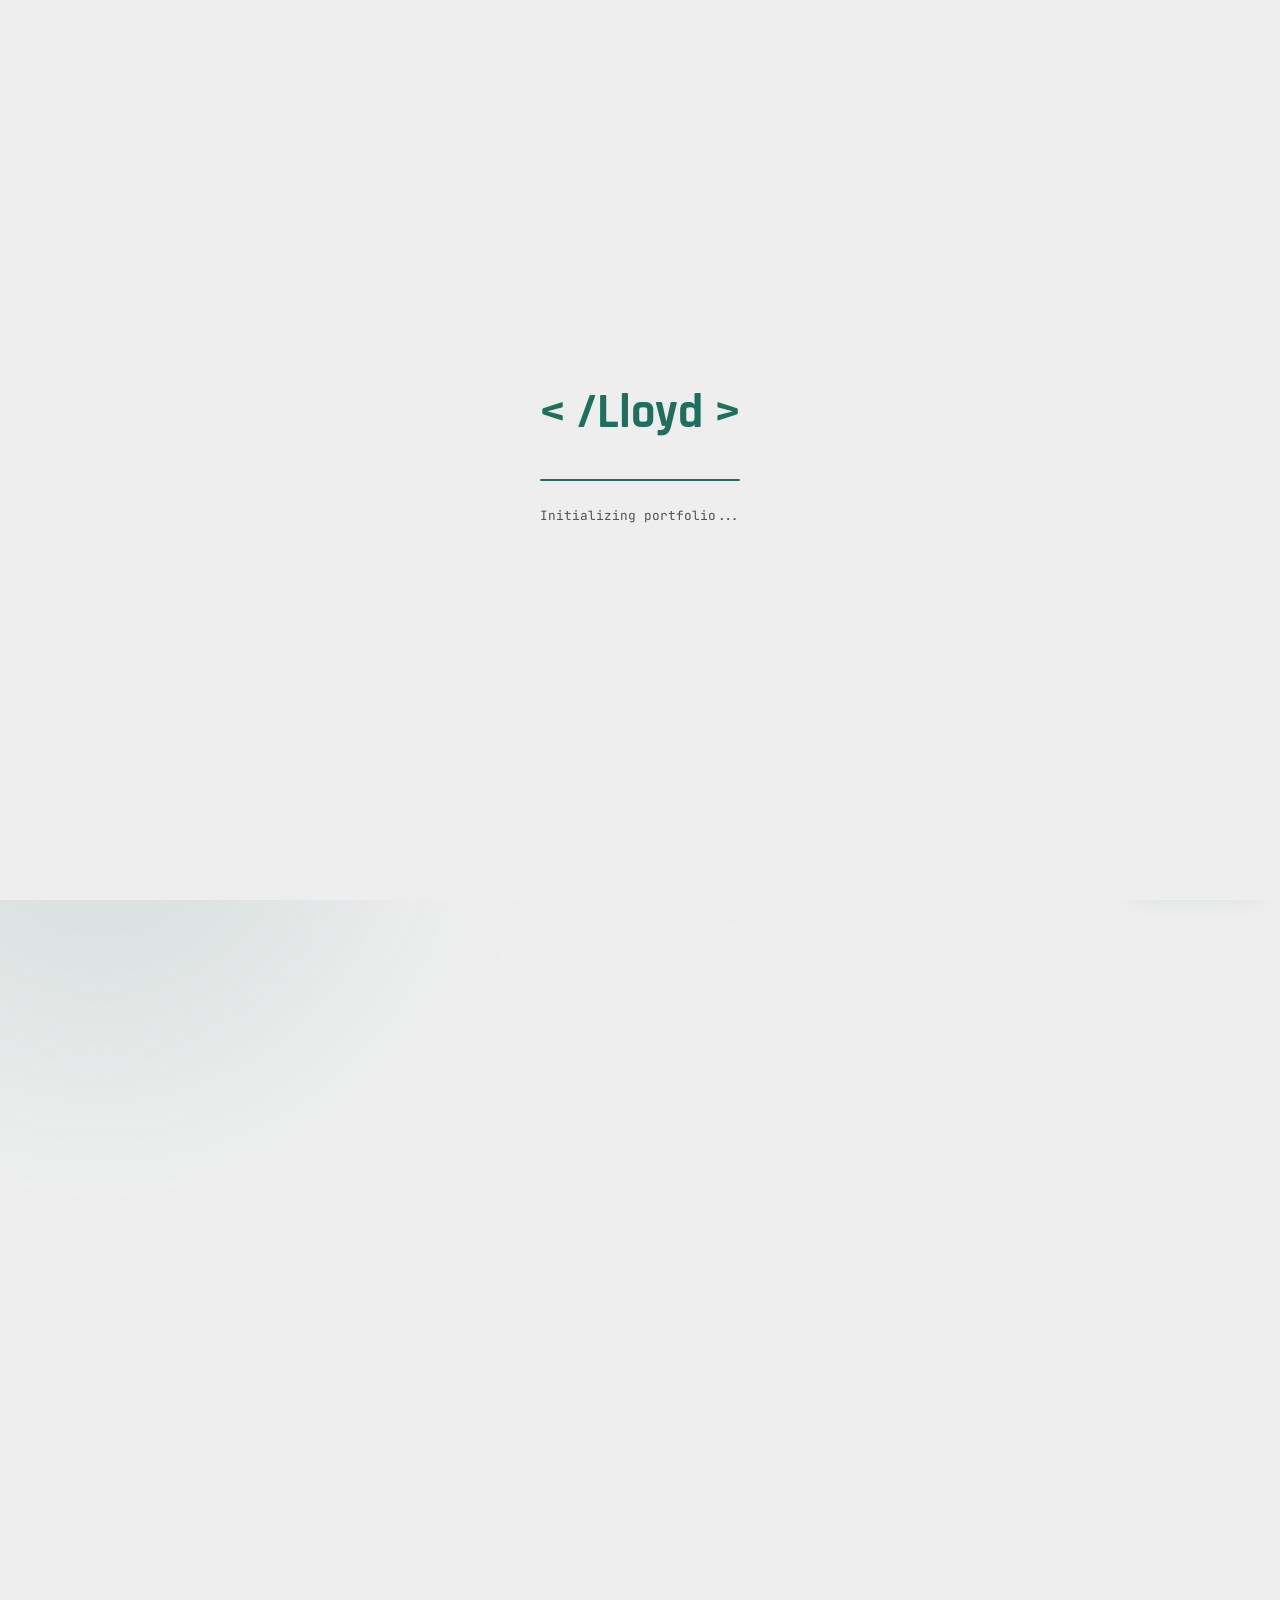
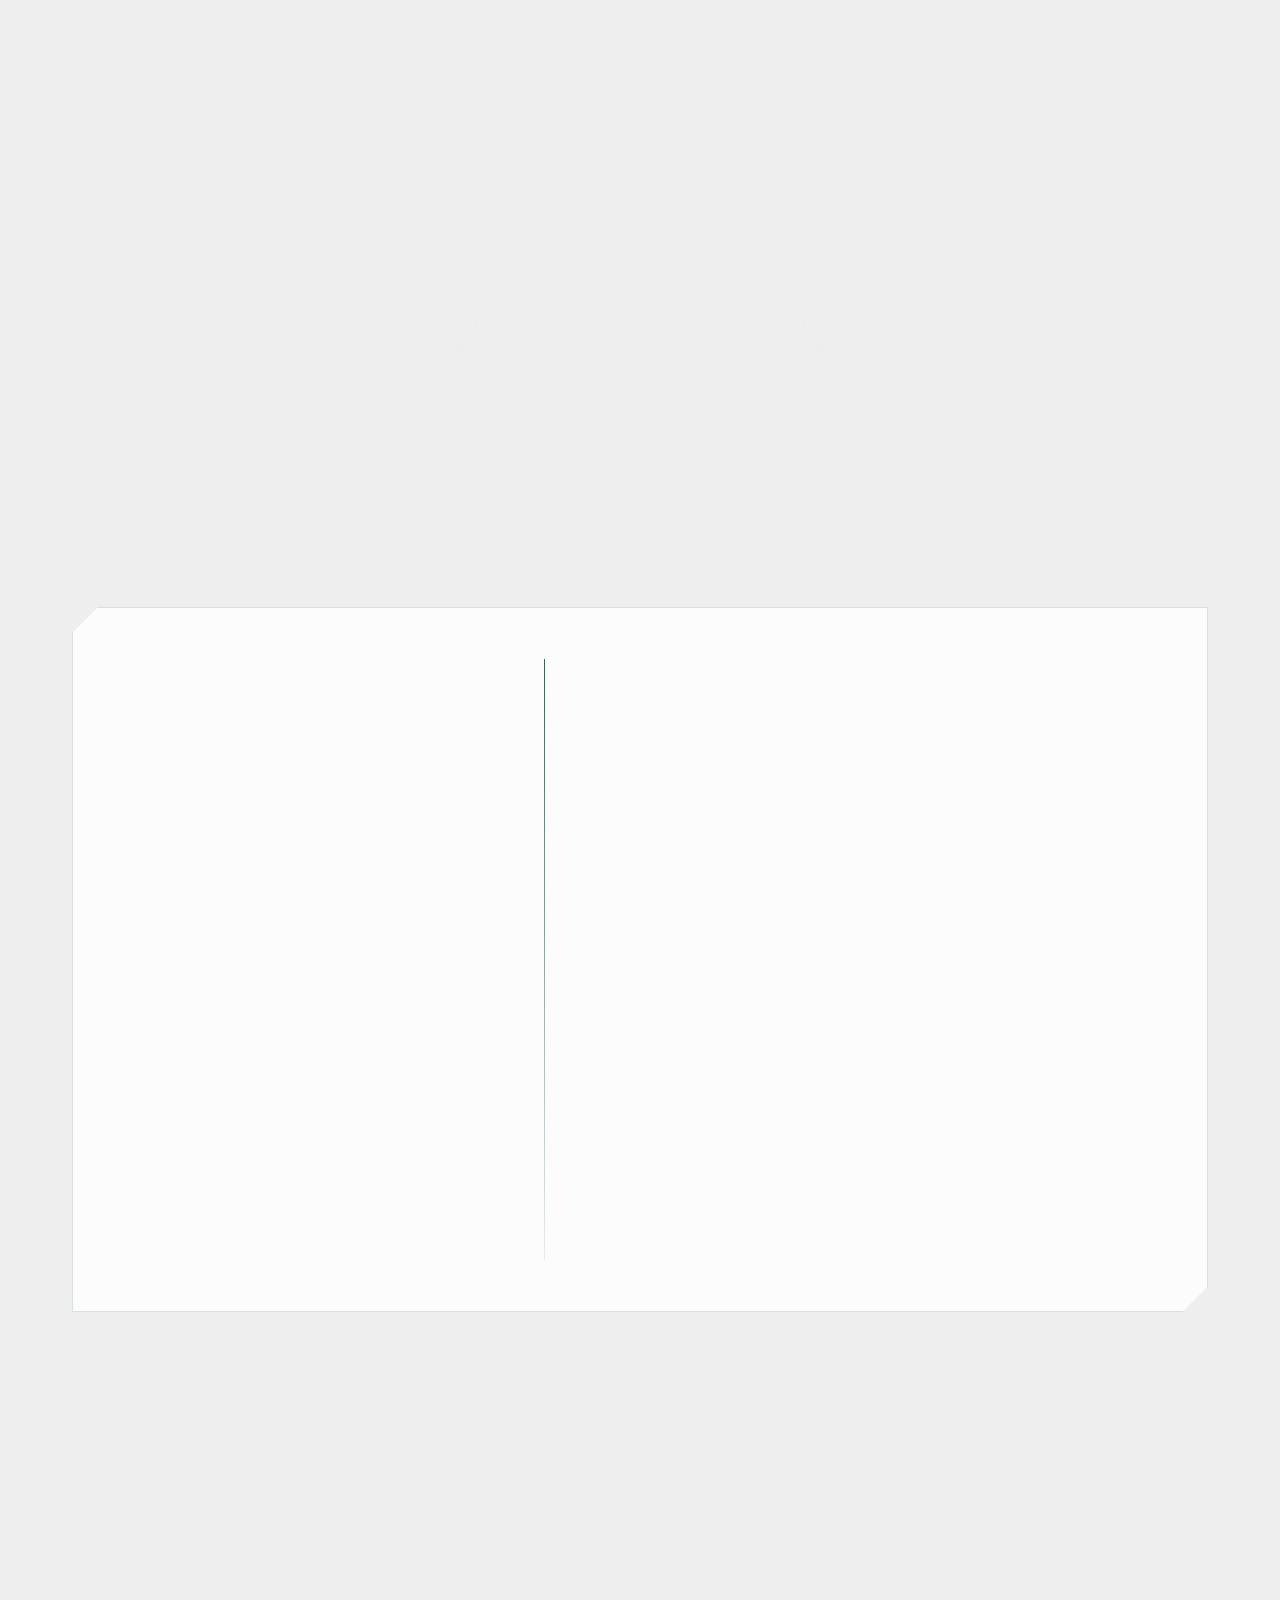
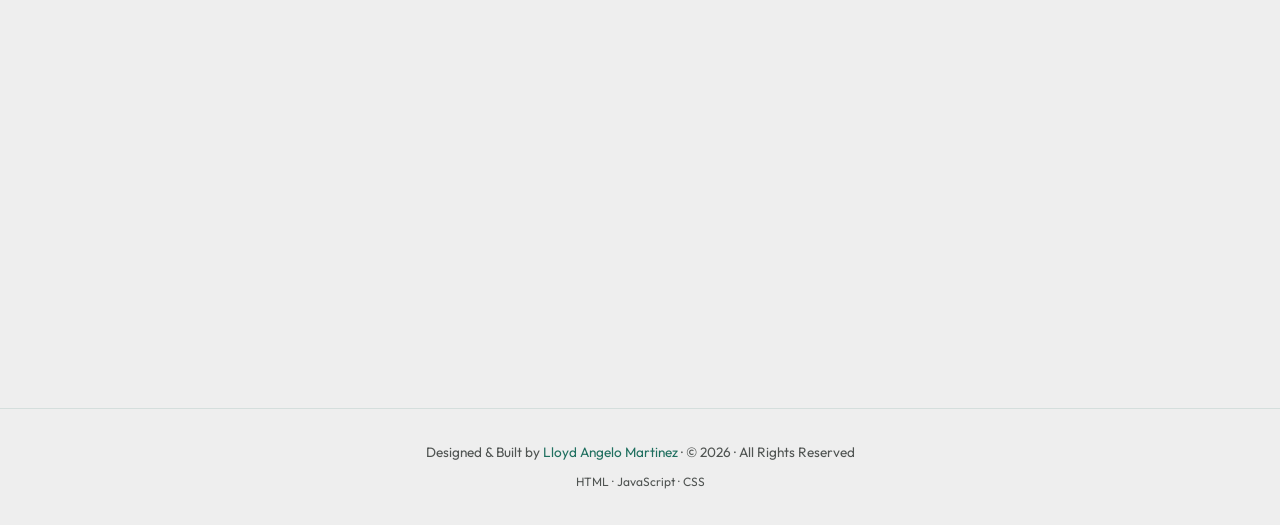
==== index.html @ 3a825f99 "correction on MAPSantos Construction" ====
<!doctype html>
<html lang="en">

<head>
  <meta charset="UTF-8" />
  <meta name="viewport" content="width=device-width, initial-scale=1.0" />
  <title>Lloyd Martinez - Full-stack Developer</title>
  <link rel="icon" type="image/x-icon" href="me.webp" />
  <meta name="description"
    content="Full-stack web developer specializing in PHP, Python, React, JavaScript, MySQL & modern web technologies." />
  <link rel="preconnect" href="https://fonts.googleapis.com" />
  <link
    href="https://fonts.googleapis.com/css2?family=Rajdhani:wght@400;500;600;700&family=Outfit:wght@300;400;500;600&family=JetBrains+Mono:wght@400;500&display=swap"
    rel="stylesheet" />
  <link rel="stylesheet" href="assets/fonts/fontawesome-all.min.css" />
  <link rel="stylesheet" href="assets/styles.css" />
</head>

<body>
  <!-- LOADER -->
  <div id="loader">
    <div class="loader-logo">&lt; /Lloyd &gt;</div>
    <div class="loader-bar">
      <div class="loader-fill"></div>
    </div>
    <div class="loader-text">Initializing portfolio...</div>
  </div>

  <!-- BACKGROUND -->
  <div class="bg-grid"></div>
  <div class="orb orb1"></div>
  <div class="orb orb2"></div>
  <div class="orb orb3"></div>
  <a class="game-launch" href="game.html">
    <span class="game-launch-dot"></span>
    Let's Play
  </a>
  <!-- ABOUT -->
  <section id="about">
    <div class="container">
      <div class="about-grid">
        <!-- Just a row above the about me and image  -->
        <div class="about-profile">
          <div class="identity-copy">
            <h1>Lloyd Angelo Martinez</h1>
            <span class="identity-kicker">Full-stack Developer</span>
            <p>
              <i class="fas fa-map-marker-alt" aria-hidden="true"></i> Guimba,
              Nueva Ecija, Philippines
            </p>
          </div>
          <div class="identity-status">
            <span></span>Available for opportunities
          </div>
        </div>

        <div class="about-img-wrap reveal-left">
          <div class="about-frame">
            <div class="about-avatar">
              <img src="me.webp" alt="Lloyd Angelo Martinez" />
            </div>
            <div class="about-corner tl"></div>
            <div class="about-corner tr"></div>
            <div class="about-corner bl"></div>
            <div class="about-corner br"></div>
          </div>
        </div>
        <div class="about-text reveal-right">
          <div class="section-tag">About Me</div>
          <p>
            I'm a full-stack developer with a deep passion for problem
            solving and building solutions. I've built projects such as
            HR systems, document tracking, asset management, thesis
            management, and interactive learning platform.
          </p>
          <p>
            I specialize in crafting organizational systems and educational
            platforms. my approach in every project prioritizes security,
            performance, and user experience. I have a strong foundation in
            backend development, but I also have a keen eye for frontend
            design.
          </p>
          <p>
            Continuous learning, continuous building. I thrive in environments
            where complex problems demand clean and scalable solutions.
          </p>
          <div class="about-tags">
            <span class="tag">PHP</span>
            <span class="tag">JavaScript</span>
            <span class="tag">Java</span>
            <span class="tag">C#</span>
            <span class="tag">C++</span>
          </div>
        </div>
      </div>
    </div>
  </section>

  <!-- SKILLS -->
  <section id="skills">
    <div class="container">
      <div class="reveal" style="text-align: center; margin-bottom: 3.5rem">
        <div class="section-tag">Technical Stack</div>
        <h2 class="section-title">Skills &amp; <span>Technologies</span></h2>
        <p class="section-sub" style="margin: 0 auto">
          The set of tools, languages, and frameworks I use.
        </p>
      </div>
      <div class="stack-board reveal">
        <div class="stack-board-header">
          <div>
            <span class="stack-board-kicker">Hard Skills</span>
            <h3>Development Toolkit</h3>
          </div>
        </div>
        <div class="stack-board-list">
          <article class="stack-row">
            <div class="stack-row-heading">
              <span class="stack-row-number">01</span>
              <div class="stack-row-icon">
                <i class="fas fa-code" aria-hidden="true"></i>
              </div>
              <h4>Web Development</h4>
            </div>
            <div class="stack-tags">
              <span>PHP</span>
              <span>JavaScript</span>
              <span>HTML / CSS</span>
            </div>
          </article>
          <article class="stack-row">
            <div class="stack-row-heading">
              <span class="stack-row-number">02</span>
              <div class="stack-row-icon">
                <i class="fas fa-terminal" aria-hidden="true"></i>
              </div>
              <h4>Programming Languages</h4>
            </div>
            <div class="stack-tags">
              <span>Java</span>
              <span>C++</span>
              <span>Python</span>
              <span>C#</span>
            </div>
          </article>
          <article class="stack-row">
            <div class="stack-row-heading">
              <span class="stack-row-number">03</span>
              <div class="stack-row-icon">
                <i class="fas fa-code-branch" aria-hidden="true"></i>
              </div>
              <h4>Version Control</h4>
            </div>
            <div class="stack-tags">
              <span>Git</span>
              <span>GitHub</span>
            </div>
          </article>
          <article class="stack-row">
            <div class="stack-row-heading">
              <span class="stack-row-number">04</span>
              <div class="stack-row-icon">
                <i class="fas fa-database" aria-hidden="true"></i>
              </div>
              <h4>Database Management</h4>
            </div>
            <div class="stack-tags">
              <span>MySQL</span>
              <span>PostgreSQL</span>
              <span>MongoDB</span>
              <span>Supabase</span>
            </div>
          </article>
          <article class="stack-row">
            <div class="stack-row-heading">
              <span class="stack-row-number">05</span>
              <div class="stack-row-icon">
                <i class="fas fa-layer-group" aria-hidden="true"></i>
              </div>
              <h4>Framework Familiarity</h4>
            </div>
            <div class="stack-tags">
              <span>Laravel</span>
              <span>React</span>
              <span>NodeJS</span>
              <span>Bootstrap</span>
              <span>Tailwind CSS</span>
            </div>
          </article>
          <article class="stack-row">
            <div class="stack-row-heading">
              <span class="stack-row-number">06</span>
              <div class="stack-row-icon">
                <i class="fas fa-palette" aria-hidden="true"></i>
              </div>
              <h4>Graphics &amp; UI Design</h4>
            </div>
            <div class="stack-tags">
              <span>Photoshop</span>
              <span>Canva</span>
              <span>Figma</span>
            </div>
          </article>
          <article class="stack-row">
            <div class="stack-row-heading">
              <span class="stack-row-number">07</span>
              <div class="stack-row-icon">
                <i class="fas fa-robot" aria-hidden="true"></i>
              </div>
              <h4>AI Tools</h4>
            </div>
            <div class="stack-tags">
              <span>Codex</span>
              <span>Gemini</span>
              <span>Claude Code</span>
              <span>Copilot</span>
            </div>
          </article>
        </div>
      </div>
    </div>
  </section>

  <!-- PROJECTS -->
  <section id="projects">
    <div class="container">
      <div class="reveal" style="margin-bottom: 2rem">
        <div class="section-tag">Portfolio</div>
        <h2 class="section-title">Featured <span>Projects</span></h2>
        <p class="section-sub">
          Recent projects built from scratch, demonstrating my skills as a full-stack developer.
        </p>
      </div>
      <div class="filter-bar reveal">
        <button class="filter-btn active" data-filter="all">All</button>
        <button class="filter-btn" data-filter="desktop">Desktop App</button>
        <button class="filter-btn" data-filter="edu">Education</button>
        <button class="filter-btn" data-filter="web">Web App</button>
        <button class="filter-btn" data-filter="portal">Portal</button>
        <button class="filter-btn" data-filter="iot">IoT</button>
      </div>
      <div class="projects-grid" id="projects-grid">
        <div class="glass-card project-card project-card-lead project-card-cabcy reveal delay-2" data-cat="portal">
          <img class="project-gallery-media" src="assets/img/maps-cons.png"
            alt="DepEd CabCy Connect landing page interface" />
          <div class="project-header">
            <div class="project-icon">
              <i class="fas fa-building" aria-hidden="true"></i>
            </div>
          </div>
          <div class="project-name">MAPSantos Construction</div>
          <p class="project-desc">
            An online construction management platform for tracking projects, budget, inventory, and employees.
          </p>
          <div class="project-features">
            <span class="feature-tag">Project Monitoring</span>
            <span class="feature-tag">Budget Management</span>
            <span class="feature-tag">Inventory Tracking</span>
            <span class="feature-tag">Employee Management</span>
          </div>
          <div class="project-stack">
            <span class="stack-badge">React</span>
            <span class="stack-badge">Vite</span>
            <span class="stack-badge">Node.js</span>
            <span class="stack-badge">MySQL</span>
          </div>
          <div class="project-actions">
            <a href="https://lightskyblue-skunk-361568.hostingersite.com" target="_blank" rel="noopener noreferrer"
              class="btn project-preview-btn">
              <i class="fas fa-external-link-alt" aria-hidden="true"></i>
              <span>Preview Project</span>
            </a>
          </div>
        </div>

        <div class="glass-card project-card project-card-lead project-card-cabcy reveal delay-2" data-cat="portal">
          <img class="project-gallery-media" src="assets/img/deped-cabcy-connect.png"
            alt="DepEd CabCy Connect landing page interface" />
          <div class="project-header">
            <div class="project-icon">
              <i class="fas fa-building" aria-hidden="true"></i>
            </div>
          </div>
          <div class="project-name">DepEd CabCy Connect</div>
          <p class="project-desc">
            A digital platform for the Department of Education Cabanatuan City
            Division, streamlining document tracking, HR services, and asset
            management with secure role-based workflows.
          </p>
          <div class="project-features">
            <span class="feature-tag">Document Tracking</span>
            <span class="feature-tag">HR Services</span>
            <span class="feature-tag">Asset Management</span>
          </div>
          <div class="project-stack">
            <span class="stack-badge">PHP</span>
            <span class="stack-badge">MySQL</span>
            <span class="stack-badge">JavaScript</span>
            <span class="stack-badge">Bootstrap</span>
          </div>
          <div class="project-actions">
            <a href="https://www.depedcabcyconnect.com/" target="_blank" rel="noopener noreferrer"
              class="btn project-preview-btn">
              <i class="fas fa-external-link-alt" aria-hidden="true"></i>
              <span>Preview Project</span>
            </a>
          </div>
        </div>

        <div class="glass-card project-card project-card-graphic project-card-todo reveal delay-1" data-cat="desktop">
          <img class="project-gallery-media" src="assets/img/todo-app.png"
            alt="To-Do desktop application task dashboard" />
          <div class="project-header">
            <div class="project-icon">
              <i class="fas fa-desktop" aria-hidden="true"></i>
            </div>
          </div>
          <div class="project-name">To-Do Application</div>
          <p class="project-desc">
            A desktop to-do application built with Electron.js, featuring a
            simple interface, local storage for offline access.
          </p>
          <div class="project-features">
            <span class="feature-tag">Local Storage</span>
            <span class="feature-tag">Native UI</span>
            <span class="feature-tag">Offline-First</span>
          </div>
          <div class="project-stack">
            <span class="stack-badge">Electron.js</span>
            <span class="stack-badge">React</span>
            <span class="stack-badge">HTML/CSS</span>
          </div>
          <div class="project-actions">
            <a href="projects/To-Do App Setup 1.0.0.exe" class="btn project-preview-btn" download>
              <i class="fas fa-download" aria-hidden="true"></i>
              <span>Download App</span>
            </a>
          </div>
        </div>

        <div class="glass-card project-card project-card-wide project-card-food reveal delay-2" data-cat="web">
          <iframe class="project-gallery-media project-gallery-iframe"
            src="https://lutongbahayfinder.vercel.app/" title="Lutong Bahay Finder live preview" loading="lazy"
            scrolling="no" tabindex="-1" aria-hidden="true"></iframe>
          <div class="project-header">
            <div class="project-icon">
              <i class="fas fa-utensils" aria-hidden="true"></i>
            </div>
          </div>
          <div class="project-name">Lutong Bahay Finder</div>
          <p class="project-desc">
            A Filipino home-cooking web app for exploring lutong bahay meal
            ideas through a fast, mobile-friendly recipe discovery experience.
          </p>
          <div class="project-features">
            <span class="feature-tag">Recipe Discovery</span>
            <span class="feature-tag">Filipino Meals</span>
            <span class="feature-tag">Responsive UI</span>
          </div>
          <div class="project-stack">
            <span class="stack-badge">React</span>
            <span class="stack-badge">Vercel</span>
            <span class="stack-badge">JavaScript</span>
          </div>
          <div class="project-actions">
            <a href="https://lutongbahayfinder.vercel.app/" target="_blank" rel="noopener noreferrer"
              class="btn project-preview-btn">
              <i class="fas fa-external-link-alt" aria-hidden="true"></i>
              <span>Preview Project</span>
            </a>
          </div>
        </div>

        <div class="glass-card project-card project-card-litit reveal delay-1" data-cat="edu">
          <img class="project-gallery-media" src="assets/img/lit-it-app.svg"
            alt="Lit-It landing page with a literary theme book preview" />
          <div class="project-header">
            <div class="project-icon">
              <i class="fas fa-pencil-alt" aria-hidden="true"></i>
            </div>
          </div>
          <div class="project-name">LitIt</div>
          <p class="project-desc">
            A browser-based literacy practice focused in writing
            exercises, learner interaction, and topic generation.
          </p>
          <div class="project-features">
            <span class="feature-tag">Practice Mode</span>
            <span class="feature-tag">Writing Exercises</span>
            <span class="feature-tag">Learner Interaction</span>
          </div>
          <div class="project-stack">
            <span class="stack-badge">React</span>
            <span class="stack-badge">Vercel</span>
            <span class="stack-badge">JavaScript</span>
          </div>
          <div class="project-actions">
            <a href="https://litit.vercel.app/practice" target="_blank" rel="noopener noreferrer"
              class="btn project-preview-btn">
              <i class="fas fa-external-link-alt" aria-hidden="true"></i>
              <span>Preview Project</span>
            </a>
          </div>
        </div>

        <div class="glass-card project-card project-card-girk reveal delay-2" data-cat="edu">
          <img class="project-gallery-media" src="assets/img/girk-app.png"
            alt="GIRK gamified interactive reading kit landing page interface" />
          <div class="project-header">
            <div class="project-icon">
              <i class="fas fa-book-open" aria-hidden="true"></i>
            </div>
          </div>
          <div class="project-name">GIRK Reading App</div>
          <p class="project-desc">
            A gamified interactive reading kit with structured literacy
            missions, teacher oversight, and guided activities for young
            readers.
          </p>
          <div class="project-features">
            <span class="feature-tag">Reading Missions</span>
            <span class="feature-tag">Teacher Tools</span>
            <span class="feature-tag">Progress Tracking</span>
          </div>
          <div class="project-stack">
            <span class="stack-badge">React</span>
            <span class="stack-badge">Supabase</span>
            <span class="stack-badge">Web Speech API</span>
          </div>
          <div class="project-actions">
            <a href="https://girk.vercel.app/" target="_blank"
              rel="noopener noreferrer" class="btn project-preview-btn">
              <i class="fas fa-external-link-alt" aria-hidden="true"></i>
              <span>Preview Project</span>
            </a>
          </div>
        </div>

        <div class="glass-card project-card project-card-wide project-card-thesis reveal delay-3" data-cat="edu">
          <iframe class="project-gallery-media project-gallery-iframe"
            src="https://lloydangelomartinez.github.io/thesis-monitoring-system/"
            title="Thesis Monitoring System live preview" loading="lazy" scrolling="no" tabindex="-1"
            aria-hidden="true"></iframe>
          <div class="project-header">
            <div class="project-icon">
              <i class="fas fa-chart-line" aria-hidden="true"></i>
            </div>
          </div>
          <div class="project-name">Thesis Monitoring System</div>
          <p class="project-desc">
            A collaborative thesis workspace for tracking research milestones,
            managing documents, and coordinating defenses with advisors.
          </p>
          <div class="thesis-status" aria-label="System features">
            <span><i class="fas fa-check-circle" aria-hidden="true"></i> Progress
              Tracking</span>
            <span><i class="fas fa-file-alt" aria-hidden="true"></i> Document
              Hub</span>
            <span><i class="fas fa-calendar-check" aria-hidden="true"></i>
              Defense Scheduling</span>
          </div>
          <div class="project-features">
            <span class="feature-tag">User Management</span>
            <span class="feature-tag">Document Sharing</span>
            <span class="feature-tag">Email Verification</span>
            <span class="feature-tag">Scheduling</span>
          </div>
          <div class="project-stack">
            <span class="stack-badge">PHP</span>
            <span class="stack-badge">MySQL</span>
            <span class="stack-badge">JavaScript</span>
            <span class="stack-badge">Fetch API</span>
          </div>
          <div class="project-actions">
            <a href="https://lloydangelomartinez.github.io/thesis-monitoring-system/" target="_blank"
              rel="noopener noreferrer" class="btn project-preview-btn">
              <i class="fas fa-external-link-alt" aria-hidden="true"></i>
              <span>Preview Project</span>
            </a>
          </div>
        </div>

        <div class="glass-card project-card project-card-water delay-2" data-cat="iot">
          <img class="project-gallery-media" src="assets/img/Agua_prototype (2).jpeg"
            alt="Arduino water level monitoring prototype" />
          <div class="project-header">
            <div class="project-icon">
              <i class="fas fa-tint" aria-hidden="true"></i>
            </div>
            <div class="project-links"></div>
          </div>
          <div class="project-name">Water Level Monitoring System</div>
          <p class="project-desc">
            An Arduino prototype project for monitoring Chico River water
            levels and sending SMS alerts when readings reach warning
            thresholds. The system combines sensor input, indicator lights,
            buzzer alerts, and SMS notification technology.
          </p>
          <div class="project-features">
            <span class="feature-tag">Water Level Sensing</span>
            <span class="feature-tag">SMS Alerts</span>
            <span class="feature-tag">Arduino Prototype</span>
            <span class="feature-tag">Buzzer Warning</span>
          </div>
          <div class="project-stack">
            <span class="stack-badge">HTML/CSS</span>
            <span class="stack-badge">PHP</span>
            <span class="stack-badge">C++</span>
            <span class="stack-badge">Fritzing</span>
          </div>
          <div class="project-actions">
            <button onclick="openAguaPreview()" class="btn project-preview-btn">
              <i class="fas fa-images" aria-hidden="true"></i>
              <span>View Markups</span>
            </button>
          </div>
        </div>
      </div>
    </div>
  </section>

  <!-- EXPERIENCE -->
  <section id="experience">
    <div class="container">
      <div class="experience-layout">
        <div class="experience-intro reveal">
          <div class="section-tag">Experience</div>
          <h2 class="section-title">Career <span>Timeline</span></h2>
          <p class="section-sub">
            A journey of growth and impact, as technical support and
            full-stack development.
          </p>
          <div class="experience-signal">
            <span></span>
            <div>
              <strong>Building Scalable Systems since 2023</strong>
              <small>From Laravel intern to technical assistant</small>
            </div>
          </div>
          <div class="experience-summary">
            <p>
              I started as a Laravel intern at Fortworth Incorporated before
              taking on freelance web projects and building applications from
              scratch.
            </p>
            <p>
              At DepEd Cabanatuan City, I developed and maintained an online
              portal as a programmer, then took on a technical assistant role to provide support,
              training, and data management for the division's digital systems.
            </p>
          </div>
        </div>
        <div class="experience-list">
          <article class="experience-item reveal delay-1">
            <div class="experience-marker">01</div>
            <div class="experience-entry">
              <div class="experience-meta">
                <span>DepEd Cabanatuan City</span>
                <span>December 2025 - March 2026</span>
              </div>
              <h3>Technical Assistant</h3>
              <p class="experience-location">
                <i class="fas fa-map-marker-alt" aria-hidden="true"></i>
                Cabanatuan City, Nueva Ecija
              </p>
              <div class="experience-tags">
                <span>Technical Support</span><span>Training</span><span>Data Processing</span>
              </div>
            </div>
          </article>
          <article class="experience-item reveal delay-2">
            <div class="experience-marker">02</div>
            <div class="experience-entry">
              <div class="experience-meta">
                <span>DepEd Cabanatuan City</span>
                <span>April 2024 - November 2025</span>
              </div>
              <h3>Computer Programmer</h3>
              <p class="experience-location">
                <i class="fas fa-map-marker-alt" aria-hidden="true"></i>
                Cabanatuan City, Nueva Ecija
              </p>
              <div class="experience-tags">
                <span>PHP</span><span>JavaScript</span><span>MySQL</span><span>Scrum</span>
              </div>
            </div>
          </article>
          <article class="experience-item reveal delay-3">
            <div class="experience-marker">03</div>
            <div class="experience-entry">
              <div class="experience-meta">
                <span>Freelance Software Engineer</span>
                <span>July 2023 - March 2024</span>
              </div>
              <h3>Web Developer</h3>
              <p class="experience-location">
                <i class="fas fa-map-marker-alt" aria-hidden="true"></i>
                Guimba, Nueva Ecija
              </p>
              <div class="experience-tags">
                <span>Web Development</span><span>Backend</span><span>Database</span>
              </div>
            </div>
          </article>
          <article class="experience-item reveal delay-4">
            <div class="experience-marker">04</div>
            <div class="experience-entry">
              <div class="experience-meta">
                <span>Fortworth Incorporated</span>
                <span>February 2023 - May 2023</span>
              </div>
              <h3>Intern</h3>
              <p class="experience-location">
                <i class="fas fa-map-marker-alt" aria-hidden="true"></i> Roxas
                Boulevard, Manila
              </p>
              <div class="experience-tags">
                <span>Laravel</span><span>PHP</span><span>Quality Assurance</span>
              </div>
            </div>
          </article>
        </div>
      </div>
    </div>
  </section>

  <!-- CONTACT -->
  <section id="contact">
    <div class="container">
      <div class="contact-grid">
        <div class="reveal contact-copy">
          <div class="section-tag">Get In Touch</div>
          <div class="contact-info">
            <h2>
              Have a project<br /><span style="
                    background: linear-gradient(
                      135deg,
                      var(--primary),
                      var(--secondary)
                    );
                    -webkit-background-clip: text;
                    -webkit-text-fill-color: transparent;
                  ">in mind?</span>
            </h2>
            <p>
              I build custom web apps, dashboards, and internal systems for
              teams that need reliable tools. Send a quick message and we can
              turn your idea into an automated solution.
            </p>
          </div>
          <div class="contact-items">
            <div class="contact-item">
              <div class="contact-icon">
                <i class="fas fa-envelope" aria-hidden="true"></i>
              </div>
              <div class="contact-item-text">
                <strong>Email</strong>lloydangelomartinez@gmail.com
              </div>
            </div>
          </div>
          <div class="contact-actions">
            <a href="mailto:lloydangelomartinez@gmail.com" class="btn btn-primary">
              <i class="fas fa-envelope" aria-hidden="true"></i> Email Me
            </a>
            <a href="https://www.linkedin.com/in/angelo-martinez-563a171a2/" class="btn btn-ghost" target="_blank"
              rel="noopener noreferrer">
              <i class="fab fa-linkedin-in" aria-hidden="true"></i> LinkedIn
            </a>
          </div>
        </div>
        <div class="contact-card reveal delay-1">
          <h3>How Can I Help?</h3>
          <div class="contact-services">
            <span><i class="fas fa-code" aria-hidden="true"></i> Custom Web Applications</span>
            <span><i class="fas fa-chart-line" aria-hidden="true"></i> Internal Tools and Dashboards</span>
            <span><i class="fas fa-database" aria-hidden="true"></i> Database Design and Optimization</span>
            <span><i class="fas fa-globe" aria-hidden="true"></i> AI-Powered Features and Automation</span>
          </div>
        </div>
      </div>
    </div>
  </section>

  <!-- FOOTER -->
  <footer>
    <p>
      Designed &amp; Built by <span>Lloyd Angelo Martinez</span> · &copy; 2026
      · All Rights Reserved
    </p>
    <p style="margin-top: 0.5rem; font-size: 0.75rem">
      HTML · JavaScript · CSS
    </p>
  </footer>

  <div class="agua-modal" id="agua-modal" role="dialog" aria-modal="true" aria-labelledby="agua-modal-title"
    aria-hidden="true">
    <div class="agua-modal-panel">
      <div class="agua-modal-header">
        <div>
          <div class="section-tag">IoT Project Markups</div>
          <h2 id="agua-modal-title">Water Level Monitoring System</h2>
          <p id="agua-modal-caption">Front view concept</p>
        </div>
        <button class="agua-modal-close" type="button" onclick="closeAguaPreview()" aria-label="Close project markups">
          <i class="fas fa-times" aria-hidden="true"></i>
        </button>
      </div>
      <div class="agua-modal-stage">
        <button class="agua-modal-nav agua-modal-prev" type="button" onclick="stepAguaMarkup(-1)"
          aria-label="Previous markup">
          <i class="fas fa-chevron-left" aria-hidden="true"></i>
        </button>
        <img id="agua-modal-image" src="assets/img/Agua_prototype (2).jpeg"
          alt="Front view concept for the water level monitoring system" />
        <button class="agua-modal-nav agua-modal-next" type="button" onclick="stepAguaMarkup(1)"
          aria-label="Next markup">
          <i class="fas fa-chevron-right" aria-hidden="true"></i>
        </button>
      </div>
      <div class="agua-modal-thumbnails" aria-label="Available project markups">
        <button class="agua-markup-thumb active" type="button" onclick="showAguaMarkup(0)" aria-pressed="true">
          <img src="assets/img/Agua_prototype (2).jpeg" alt="" />
          <span>Front View</span>
        </button>
        <button class="agua-markup-thumb" type="button" onclick="showAguaMarkup(1)" aria-pressed="false">
          <img src="assets/img/Agua_prototype (3).jpeg" alt="" />
          <span>Top View</span>
        </button>
        <button class="agua-markup-thumb" type="button" onclick="showAguaMarkup(2)" aria-pressed="false">
          <img src="assets/img/wiring frame.png" alt="" />
          <span>Wiring Diagram</span>
        </button>
      </div>
    </div>
  </div>

  <script src="assets/script.js"></script>
</body>

</html>
---- assets/styles.css ----
*,
*::before,
*::after {
    box-sizing: border-box;
    margin: 0;
    padding: 0;
}

:root {
    --bg: #eeeeee;
    --bg2: #e0e0e0;
    --bg3: #d8d8d8;
    --glass: rgba(31, 111, 95, 0.08);
    --glass-border: rgba(31, 111, 95, 0.12);
    --primary: #1f6f5f;
    --secondary: #2fa084;
    --accent: #6fcf97;
    --highlight: #1f6f5f;
    --text: #050a08;
    --text2: rgba(5, 10, 8, 0.88);
    --text3: rgba(5, 10, 8, 0.68);
    --card: rgba(47, 160, 132, 0.08);
    --glow: rgba(47, 160, 132, 0.15);
    --text-gray: #1b1b1b;
    --icon-blue: #2f80ed;
    --icon-alert: #dc2626;
    --icon-cyan: #0284c7;
    --icon-red: #dc2626;
}

html {
    scroll-behavior: smooth;
    overflow-x: hidden;
}

body {
    background: var(--bg);
    color: var(--text);
    font-family: "Outfit", sans-serif;
    font-size: 16px;
    line-height: 1.7;
    overflow-x: hidden;
}

h1,
h2,
h3,
h4 {
    font-family: "Rajdhani", sans-serif;
    line-height: 1.2;
    letter-spacing: 0.02em;
}

code,
pre,
.mono {
    font-family: "JetBrains Mono", monospace;
}

/* ─── SCROLLBAR ─── */
::-webkit-scrollbar {
    width: 4px;
}

::-webkit-scrollbar-track {
    background: var(--bg);
}

::-webkit-scrollbar-thumb {
    background: var(--primary);
    border-radius: 2px;
}

/* ─── BACKGROUND ─── */
.bg-grid {
    position: fixed;
    inset: 0;
    z-index: 0;
    background-image:
        linear-gradient(rgba(31, 111, 95, 0.08) 1px, transparent 1px),
        linear-gradient(90deg, rgba(31, 111, 95, 0.08) 1px, transparent 1px);
    background-size: 50px 50px;
    pointer-events: none;
}

.orb {
    position: fixed;
    border-radius: 50%;
    pointer-events: none;
    filter: blur(100px);
    z-index: 0;
}

.orb1 {
    width: 600px;
    height: 600px;
    background: rgba(31, 111, 95, 0.12);
    top: -200px;
    right: -200px;
    animation: orb-float 20s ease-in-out infinite;
}

.orb2 {
    width: 500px;
    height: 500px;
    background: rgba(31, 111, 95, 0.1);
    bottom: -150px;
    left: -150px;
    animation: orb-float 25s ease-in-out infinite reverse;
}

.orb3 {
    width: 300px;
    height: 300px;
    background: rgba(47, 160, 132, 0.14);
    top: 50%;
    left: 40%;
    animation: orb-float 15s ease-in-out infinite 5s;
}

@keyframes orb-float {

    0%,
    100% {
        transform: translate(0, 0) scale(1);
    }

    50% {
        transform: translate(30px, -30px) scale(1.05);
    }
}

/* ─── NAV ─── */
nav {
    position: fixed;
    top: 0;
    left: 0;
    right: 0;
    z-index: 100;
    padding: 1rem 2rem;
    display: flex;
    align-items: center;
    justify-content: space-between;
    background: rgba(238, 238, 238, 0.85);
    backdrop-filter: blur(20px);
    border-bottom: 1px solid var(--glass-border);
    transition: all 0.3s;
}

.nav-logo {
    font-family: "Rajdhani", sans-serif;
    font-size: 1.5rem;
    font-weight: 700;
    background: linear-gradient(135deg, var(--primary), var(--highlight));
    -webkit-background-clip: text;
    -webkit-text-fill-color: transparent;
    letter-spacing: 0.05em;
}

.nav-links {
    display: flex;
    gap: 2rem;
    list-style: none;
}

.nav-links a {
    color: var(--text2);
    text-decoration: none;
    font-size: 0.9rem;
    font-weight: 500;
    letter-spacing: 0.05em;
    text-transform: uppercase;
    transition: color 0.3s;
    position: relative;
}

.nav-links a::after {
    content: "";
    position: absolute;
    bottom: -4px;
    left: 0;
    width: 0;
    height: 1px;
    background: var(--primary);
    transition: width 0.3s;
}

.nav-links a:hover,
.nav-links a.active {
    color: var(--primary);
}

.nav-links a:hover::after,
.nav-links a.active::after {
    width: 100%;
}

.nav-toggle {
    display: none;
    flex-direction: column;
    align-items: center;
    justify-content: center;
    gap: 5px;
    cursor: pointer;
    background: none;
    border: none;
    width: 40px;
    height: 40px;
    padding: 0;
    border-radius: 8px;
    transition: background 0.3s;
}

.nav-toggle:hover {
    background: rgba(31, 111, 95, 0.08);
}

.nav-toggle span {
    display: block;
    width: 24px;
    height: 2px;
    background: var(--text2);
    transition: all 0.3s;
    border-radius: 1px;
}

.nav-toggle.open span:nth-child(1) {
    transform: translateY(7px) rotate(45deg);
}

.nav-toggle.open span:nth-child(2) {
    opacity: 0;
}

.nav-toggle.open span:nth-child(3) {
    transform: translateY(-7px) rotate(-45deg);
}

/* ─── SECTIONS ─── */
section {
    position: relative;
    z-index: 1;
}

.container {
    max-width: 1200px;
    margin: 0 auto;
    padding: 0 2rem;
}

.section-tag {
    display: inline-block;
    padding: 0.3rem 0.8rem;
    background: rgba(31, 111, 95, 0.1);
    border: 1px solid rgba(31, 111, 95, 0.3);
    border-radius: 100px;
    font-size: 0.8rem;
    font-family: "JetBrains Mono", monospace;
    color: var(--primary);
    letter-spacing: 0.1em;
    text-transform: uppercase;
    margin-bottom: 1rem;
}

.section-title {
    font-size: clamp(2rem, 5vw, 3.5rem);
    font-weight: 700;
    color: var(--text);
    margin-bottom: 0.5rem;
}

.section-title span {
    background: linear-gradient(135deg, var(--secondary), var(--highlight));
    -webkit-background-clip: text;
    -webkit-text-fill-color: transparent;
}

.section-sub {
    color: var(--text2);
    font-size: 1.1rem;
    max-width: 600px;
    margin-bottom: 3rem;
}

/* ─── REVEAL ANIMATIONS ─── */
.reveal {
    opacity: 0;
    transform: translateY(30px);
    transition: all 0.7s cubic-bezier(0.16, 1, 0.3, 1);
}

.reveal.visible {
    opacity: 1;
    transform: none;
}

.reveal-left {
    opacity: 0;
    transform: translateX(-30px);
    transition: all 0.7s cubic-bezier(0.16, 1, 0.3, 1);
}

.reveal-left.visible {
    opacity: 1;
    transform: none;
}

.reveal-right {
    opacity: 0;
    transform: translateX(30px);
    transition: all 0.7s cubic-bezier(0.16, 1, 0.3, 1);
}

.reveal-right.visible {
    opacity: 1;
    transform: none;
}

.delay-1 {
    transition-delay: 0.1s;
}

.delay-2 {
    transition-delay: 0.2s;
}

.delay-3 {
    transition-delay: 0.3s;
}

.delay-4 {
    transition-delay: 0.4s;
}

.delay-5 {
    transition-delay: 0.5s;
}

.delay-6 {
    transition-delay: 0.6s;
}

/* ─── HERO ─── */
#hero {
    min-height: 100vh;
    display: flex;
    align-items: center;
    padding: 6rem 0 4rem;
}

.hero-content {
    max-width: 800px;
}

.hero-badge {
    display: inline-flex;
    align-items: center;
    gap: 0.5rem;
    padding: 0.4rem 1rem;
    margin-bottom: 2rem;
    background: rgba(0, 0, 0, 0.7);
    border: 1px solid rgba(111, 207, 151, 0.3);
    border-radius: 100px;
    font-size: 0.85rem;
    color: var(--bg);
    font-family: "JetBrains Mono", monospace;
}

.hero-badge i {
    color: var(--accent);
    font-size: 0.62rem;
    filter: drop-shadow(0 0 8px rgba(111, 207, 151, 0.85));
    animation: pulse-dot 2s ease-in-out infinite;
}

@keyframes pulse-dot {

    0%,
    100% {
        opacity: 1;
        transform: scale(1);
    }

    50% {
        opacity: 0.6;
        transform: scale(1.3);
    }
}

.hero-headline {
    font-size: clamp(2.5rem, 7vw, 5.5rem);
    font-weight: 700;
    line-height: 1.05;
    margin-bottom: 1.5rem;
    color: var(--text);
}

.hero-headline .gradient-text {
    background: linear-gradient(135deg,
            var(--primary) 0%,
            var(--secondary) 40%,
            var(--highlight) 100%);
    -webkit-background-clip: text;
    -webkit-text-fill-color: transparent;
}

.typing-wrapper {
    display: flex;
    align-items: center;
    gap: 0.75rem;
    margin-bottom: 2rem;
    font-family: "JetBrains Mono", monospace;
    font-size: 1.1rem;
    color: var(--text2);
}

.typing-prefix {
    color: var(--secondary);
}

#typing-text {
    color: var(--primary);
    font-weight: 500;
}

.cursor {
    display: inline-block;
    width: 2px;
    height: 1.2em;
    background: var(--primary);
    animation: blink 0.7s step-end infinite;
    vertical-align: middle;
    margin-left: 2px;
}

@keyframes blink {

    0%,
    100% {
        opacity: 1;
    }

    50% {
        opacity: 0;
    }
}

.hero-desc {
    font-size: 1.15rem;
    color: var(--text2);
    max-width: 600px;
    margin-bottom: 2.5rem;
    line-height: 1.8;
}

.hero-cta {
    display: flex;
    gap: 1rem;
    flex-wrap: wrap;
}

.btn {
    display: inline-flex;
    align-items: center;
    gap: 0.5rem;
    padding: 0.8rem 1.8rem;
    border-radius: 8px;
    font-weight: 600;
    font-size: 0.95rem;
    text-decoration: none;
    letter-spacing: 0.03em;
    transition: all 0.3s;
    cursor: pointer;
    border: none;
}

.btn-primary {
    background: #1f6f5f;
    color: var(--bg);
    box-shadow: 0 0 30px rgba(31, 111, 95, 0.3);
}

.btn-primary:hover {
    transform: translateY(-2px);
    box-shadow: 0 0 50px rgba(31, 111, 95, 0.5);
}

.btn-ghost {
    background: transparent;
    color: var(--text-gray);
    border: 1px solid var(--text);
    backdrop-filter: blur(10px);
}

.btn-ghost:hover {
    border-color: var(--primary);
    color: var(--primary);
    transform: translateY(-2px);
    background: rgba(31, 111, 95, 0.05);
}

.btn-open {
    background: transparent;
    color: var(--bg);
    border: 1px solid var(--bg);
    backdrop-filter: blur(10px);
}

.btn-open:hover {
    border-color: var(--primary);
    color: var(--primary);
    transform: translateY(-2px);
    background: rgba(31, 111, 95, 0.05);
}

.btn-outline {
    background: transparent;
    color: var(--accent);
    border: 1px solid rgba(111, 207, 151, 0.4);
}

.btn-outline:hover {
    border-color: var(--accent);
    background: rgba(111, 207, 151, 0.1);
    transform: translateY(-2px);
}

.hero-stats {
    display: flex;
    gap: 3rem;
    margin-top: 4rem;
    flex-wrap: wrap;
}

.stat-item {
    text-align: left;
}

.stat-num {
    font-family: "Rajdhani", sans-serif;
    font-size: 2.5rem;
    font-weight: 700;
    background: linear-gradient(135deg, var(--secondary), var(--highlight));
    -webkit-background-clip: text;
    -webkit-text-fill-color: transparent;
}

.stat-label {
    font-size: 0.85rem;
    color: var(--text3);
    text-transform: uppercase;
    letter-spacing: 0.1em;
}

/* ─── CARDS (glass) ─── */
.glass-card {
    background: var(--glass);
    border: 1px solid var(--glass-border);
    border-radius: 16px;
    backdrop-filter: blur(20px);
    transition: all 0.3s;
    position: relative;
    overflow: hidden;
}

.glass-card::before {
    content: "";
    position: absolute;
    top: 0;
    left: 0;
    right: 0;
    height: 1px;
    background: linear-gradient(90deg,
            transparent,
            rgba(31, 111, 95, 0.4),
            transparent);
}

.glass-card:hover {
    border-color: rgba(31, 111, 95, 0.3);
    transform: translateY(-4px);
    box-shadow:
        0 20px 60px rgba(0, 0, 0, 0.4),
        0 0 30px rgba(31, 111, 95, 0.1);
}

/* ─── ABOUT ─── */
.about-profile {
    grid-column: 1 / -1;
    display: flex;
    align-items: center;
    gap: 1rem;
    margin-bottom: 1.35rem;
    padding-bottom: 1.1rem;
    border-bottom: 1px solid rgba(31, 111, 95, 0.16);
}

.identity-copy {
    min-width: 0;
}

.identity-kicker {
    display: block;
    color: var(--primary);
    font: 500 0.68rem "JetBrains Mono", monospace;
    letter-spacing: 0.12em;
    text-transform: uppercase;
}

.identity-copy h1 {
    margin: 0.12rem 0 0.1rem;
    color: var(--text);
    font-size: clamp(1.55rem, 3vw, 2.05rem);
}

.identity-copy p {
    display: flex;
    align-items: center;
    gap: 0.42rem;
    color: var(--text3);
    font-size: 0.86rem;
}

.identity-copy i {
    color: var(--primary);
}

.identity-status {
    display: flex;
    align-items: center;
    gap: 0.52rem;
    margin-left: auto;
    padding: 0.5rem 0.78rem;
    border: 1px solid rgba(31, 111, 95, 0.2);
    color: var(--primary);
    font: 500 0.68rem "JetBrains Mono", monospace;
    letter-spacing: 0.04em;
    white-space: nowrap;
    clip-path: polygon(8px 0, 100% 0, 100% calc(100% - 8px), calc(100% - 8px) 100%, 0 100%, 0 8px);
}

.identity-status span {
    width: 0.46rem;
    height: 0.46rem;
    border-radius: 50%;
    background: var(--secondary);
    box-shadow: 0 0 0 4px rgba(47, 160, 132, 0.14);
}

@media (max-width: 640px) {
    .about-profile {
        align-items: flex-start;
        flex-wrap: wrap;
        padding-bottom: 1rem;
    }

    .identity-copy {
        flex: 1;
    }

    .identity-copy p {
        font-size: 0.78rem;
    }

    .identity-status {
        width: 100%;
        margin-left: 0;
        justify-content: center;
    }

}

#about {
    padding: 8rem 0;
}

.about-grid {
    display: grid;
    grid-template-columns: minmax(240px, 0.72fr) minmax(0, 1.28fr);
    gap: 2rem 2.5rem;
    align-items: center;
    padding: 2rem;
    border: 1px solid rgba(31, 111, 95, 0.18);
    background: rgba(255, 255, 255, 0.82);
    box-shadow: 0 20px 48px rgba(31, 111, 95, 0.1);
    clip-path: polygon(26px 0, 100% 0, 100% calc(100% - 26px), calc(100% - 26px) 100%, 0 100%, 0 26px);
}

.about-img-wrap {
    position: relative;
}

.about-frame {
    width: 100%;
    aspect-ratio: 4 / 5;
    background: #e8eeeb;
    border: 1px solid var(--glass-border);
    display: flex;
    align-items: center;
    justify-content: center;
    position: relative;
    overflow: hidden;
    clip-path: polygon(18px 0, 100% 0, 100% calc(100% - 18px), calc(100% - 18px) 100%, 0 100%, 0 18px);
}

.about-avatar {
    width: 100%;
    height: 100%;
}

.about-avatar img {
    width: 100%;
    height: 100%;
    object-fit: cover;
    object-position: center top;
}

.about-corner {
    position: absolute;
    width: 20px;
    height: 20px;
}

.about-corner.tl {
    top: 16px;
    left: 16px;
    border-top: 2px solid var(--primary);
    border-left: 2px solid var(--primary);
}

.about-corner.tr {
    top: 16px;
    right: 16px;
    border-top: 2px solid var(--primary);
    border-right: 2px solid var(--primary);
}

.about-corner.bl {
    bottom: 16px;
    left: 16px;
    border-bottom: 2px solid var(--primary);
    border-left: 2px solid var(--primary);
}

.about-corner.br {
    bottom: 16px;
    right: 16px;
    border-bottom: 2px solid var(--primary);
    border-right: 2px solid var(--primary);
}

.about-text h2 {
    font-size: clamp(1.8rem, 4vw, 2.8rem);
    font-weight: 700;
    color: var(--text);
    margin-bottom: 1.5rem;
}

.about-text p {
    color: var(--text2);
    margin-bottom: 1rem;
    line-height: 1.72;
}

.about-tags {
    display: flex;
    flex-wrap: wrap;
    gap: 0.5rem;
    margin-top: 1.5rem;
}

.tag {
    padding: 0.3rem 0.7rem;
    background: rgba(31, 111, 95, 0.08);
    border: 1px solid rgba(31, 111, 95, 0.2);
    border-radius: 6px;
    font-size: 0.8rem;
    color: var(--primary);
    font-family: "JetBrains Mono", monospace;
}

/* ─── SKILLS ─── */
@media (max-width: 640px) {
    .about-grid {
        gap: 1.25rem;
        padding: 1.2rem;
        clip-path: polygon(18px 0, 100% 0, 100% calc(100% - 18px), calc(100% - 18px) 100%, 0 100%, 0 18px);
    }
}

#skills {
    padding: 8rem 0;
}

.stack-board {
    position: relative;
    overflow: hidden;
    background: rgba(255, 255, 255);
    border: 1px solid rgba(31, 111, 95, 0.2);
    border-radius: 24px;
    box-shadow: 0 18px 45px rgba(31, 111, 95, 0.1);
}

.stack-board::before {
    content: "";
    position: absolute;
    top: 0;
    left: 0;
    width: 100%;
    height: 4px;
    background: linear-gradient(90deg, var(--primary), var(--secondary), var(--accent));
}

.stack-board-header {
    display: flex;
    align-items: end;
    justify-content: space-between;
    gap: 1rem;
    padding: 2rem 2.25rem 1.5rem;
    border-bottom: 1px solid rgba(31, 111, 95, 0.14);
}

.stack-board-kicker,
.stack-board-count,
.stack-row-number {
    color: var(--primary);
    font-family: "JetBrains Mono", monospace;
    font-size: 0.72rem;
    letter-spacing: 0.12em;
    text-transform: uppercase;
}

.stack-board-header h3 {
    margin-top: 0.35rem;
    color: var(--text);
    font-size: clamp(1.6rem, 3vw, 2.1rem);
}

.stack-board-count {
    color: var(--text3);
    white-space: nowrap;
}

.stack-row {
    display: grid;
    grid-template-columns: minmax(260px, 0.9fr) 1.6fr;
    align-items: center;
    gap: 1.5rem;
    padding: 1.15rem 2.25rem;
    border-bottom: 1px solid rgba(31, 111, 95, 0.1);
    transition: background 0.25s, transform 0.25s;
}

.stack-row:last-child {
    border-bottom: 0;
}

.stack-row:hover {
    background: rgba(47, 160, 132, 0.08);
}

.stack-row-heading {
    display: flex;
    align-items: center;
    gap: 0.9rem;
}

.stack-row-number {
    width: 1.5rem;
    color: var(--text3);
}

.stack-row-icon {
    display: flex;
    width: 38px;
    height: 38px;
    align-items: center;
    justify-content: center;
    flex-shrink: 0;
    border: 1px solid rgba(31, 111, 95, 0.2);
    border-radius: 10px;
    background: rgba(31, 111, 95, 0.08);
    color: var(--primary);
}

.stack-row h4 {
    color: var(--text);
    font-size: 1.08rem;
    font-weight: 600;
}

.stack-tags {
    display: flex;
    flex-wrap: wrap;
    gap: 0.55rem;
}

.stack-tags span {
    padding: 0.38rem 0.75rem;
    border: 1px solid rgba(31, 111, 95, 0.18);
    border-radius: 100px;
    background: rgba(255, 255, 255, 0.48);
    color: var(--text2);
    font-family: "JetBrains Mono", monospace;
    font-size: 0.78rem;
    transition: border-color 0.25s, color 0.25s, background 0.25s;
}

.stack-row:hover .stack-tags span {
    border-color: rgba(31, 111, 95, 0.35);
    background: rgba(255, 255, 255, 0.7);
    color: var(--primary);
}

@media (max-width: 720px) {
    .stack-board-header {
        align-items: start;
        flex-direction: column;
        padding: 1.65rem 1.35rem 1.15rem;
    }

    .stack-row {
        grid-template-columns: 1fr;
        gap: 0.8rem;
        padding: 1rem 1.35rem;
    }

    .stack-row-number {
        width: 1.2rem;
    }

    .stack-tags {
        padding-left: 4.45rem;
    }
}

@media (max-width: 420px) {
    .stack-tags {
        padding-left: 0;
    }
}

.concept-grid {
    display: flex;
    flex-wrap: wrap;
    gap: 0.5rem;
    margin-top: 0.5rem;
}

.concept-pill {
    padding: 0.25rem 0.65rem;
    background: rgba(111, 207, 151, 0.1);
    border: 1px solid rgba(111, 207, 151, 0.25);
    border-radius: 100px;
    font-size: 0.78rem;
    color: var(--accent);
    transition: all 0.3s;
}

.concept-pill:hover {
    background: rgba(111, 207, 151, 0.2);
    transform: translateY(-1px);
}

/* ─── PROJECTS ─── */
#projects {
    padding: 8rem 0;
}

.filter-bar {
    display: flex;
    gap: 0.75rem;
    flex-wrap: wrap;
    margin-bottom: 2.5rem;
}

.filter-btn {
    padding: 0.4rem 1rem;
    background: transparent;
    border: 1px solid var(--glass-border);
    border-radius: 100px;
    font-size: 0.85rem;
    color: var(--text2);
    cursor: pointer;
    font-family: "Outfit", sans-serif;
    transition: all 0.3s;
}

.filter-btn.active,
.filter-btn:hover {
    border-color: var(--primary);
    color: var(--primary);
    background: rgba(31, 111, 95, 0.1);
}

.projects-grid {
    display: grid;
    grid-template-columns: repeat(auto-fit, minmax(340px, 1fr));
    gap: 1.5rem;
}

.project-card {
    padding: 2rem;
}

.project-card-featured {
    grid-column: span 2;
}

.project-header {
    display: flex;
    justify-content: space-between;
    align-items: flex-start;
    margin-bottom: 1rem;
}

.project-icon {
    width: 48px;
    height: 48px;
    border-radius: 10px;
    display: inline-flex;
    align-items: center;
    justify-content: center;
    background: rgba(31, 111, 95, 0.1);
    color: var(--primary);
    font-size: 1.4rem;
}

.project-links {
    display: flex;
    gap: 0.5rem;
}

.project-link {
    width: 32px;
    height: 32px;
    border-radius: 8px;
    background: rgba(255, 255, 255, 0.05);
    border: 1px solid var(--glass-border);
    display: flex;
    align-items: center;
    justify-content: center;
    color: var(--text2);
    text-decoration: none;
    font-size: 0.85rem;
    transition: all 0.3s;
}

.project-link:hover {
    border-color: var(--primary);
    color: var(--primary);
    background: rgba(31, 111, 95, 0.1);
}

.project-preview-btn i,
.project-link i,
.btn i {
    color: currentColor;
}

.project-name {
    font-family: "Rajdhani", sans-serif;
    font-size: 1.3rem;
    font-weight: 600;
    color: var(--text);
    margin-bottom: 0.5rem;
}

.project-desc {
    color: var(--text2);
    font-size: 0.9rem;
    line-height: 1.7;
    margin-bottom: 1rem;
}

.project-features {
    display: flex;
    flex-wrap: wrap;
    gap: 0.4rem;
    margin-bottom: 1.25rem;
}

.feature-tag {
    padding: 0.2rem 0.6rem;
    background: rgba(31, 111, 95, 0.08);
    border: 1px solid rgba(31, 111, 95, 0.2);
    border-radius: 4px;
    font-size: 0.75rem;
    color: var(--secondary);
    font-family: "JetBrains Mono", monospace;
}

.project-stack {
    display: flex;
    flex-wrap: wrap;
    gap: 0.4rem;
    border-top: 1px solid var(--glass-border);
    padding-top: 1rem;
}

.stack-badge {
    padding: 0.2rem 0.55rem;
    background: rgba(111, 207, 151, 0.1);
    border: 1px solid rgba(111, 207, 151, 0.2);
    border-radius: 4px;
    font-size: 0.75rem;
    color: #1d1d1d;
    font-family: "JetBrains Mono", monospace;
}

/* ─── WORKFLOW TIMELINE ─── */
.project-preview-btn {
    width: 100%;
    justify-content: center;
    padding: 0.72rem 1rem;
    border: 1px solid var(--primary);
    background: var(--primary);
    color: var(--bg);
    box-shadow: 0 10px 22px rgba(31, 111, 95, 0.2);
    font-size: 0.84rem;
    text-transform: uppercase;
    letter-spacing: 0.08em;
}

.project-preview-btn:hover {
    transform: translateY(-2px);
    border-color: var(--accent);
    background: var(--accent);
    box-shadow: 0 14px 28px rgba(31, 111, 95, 0.28);
}

.project-preview-btn:focus-visible {
    outline: 2px solid var(--highlight);
    outline-offset: 3px;
}

#workflow {
    padding: 8rem 0;
}

.timeline {
    display: flex;
    flex-direction: column;
    gap: 0;
    position: relative;
    max-width: 800px;
    margin: 0 auto;
}

.timeline::before {
    content: "";
    position: absolute;
    left: 24px;
    top: 0;
    bottom: 0;
    width: 1px;
    background: linear-gradient(to bottom,
            transparent,
            var(--primary),
            var(--accent),
            transparent);
}

.timeline-item {
    display: flex;
    gap: 2rem;
    padding: 0 0 3rem 0;
}

.timeline-dot {
    flex-shrink: 0;
    width: 48px;
    height: 48px;
    border-radius: 50%;
    background: linear-gradient(135deg, var(--primary), var(--accent));
    display: flex;
    align-items: center;
    justify-content: center;
    font-size: 1.2rem;
    box-shadow: 0 0 20px rgba(31, 111, 95, 0.3);
    z-index: 1;
    position: relative;
}

.timeline-dot i {
    color: var(--bg);
    text-shadow: 0 1px 8px rgba(5, 10, 8, 0.28);
}

.timeline-content {
    padding-top: 0.5rem;
}

.timeline-content h3 {
    font-family: "Rajdhani", sans-serif;
    font-size: 1.2rem;
    font-weight: 600;
    color: var(--text);
    margin-bottom: 0.4rem;
}

.timeline-content p {
    color: var(--text2);
    font-size: 0.9rem;
    line-height: 1.7;
}


/* ─── CONTACT ─── */
/* EXPERIENCE */
#experience {
    padding: 8rem 0 2rem;
}

.experience-layout {
    display: grid;
    grid-template-columns: minmax(260px, 0.72fr) minmax(0, 1.28fr);
    gap: 3rem;
    padding: 2rem;
    border: 1px solid rgba(31, 111, 95, 0.18);
    background: rgba(255, 255, 255, 0.82);
    box-shadow: 0 20px 48px rgba(31, 111, 95, 0.08);
    clip-path: polygon(26px 0, 100% 0, 100% calc(100% - 26px), calc(100% - 26px) 100%, 0 100%, 0 26px);
}

.experience-intro {
    align-self: start;
    position: sticky;
    top: 2rem;
}

.experience-intro .section-sub {
    margin-bottom: 1.5rem;
}

.experience-intro .section-title {
    font-size: clamp(2rem, 4vw, 3rem);
}

.experience-signal {
    display: flex;
    align-items: center;
    gap: 0.8rem;
    padding: 1rem 0;
    border-top: 1px solid rgba(31, 111, 95, 0.14);
    border-bottom: 1px solid rgba(31, 111, 95, 0.14);
}

.experience-signal > span {
    width: 0.58rem;
    height: 0.58rem;
    flex-shrink: 0;
    border-radius: 50%;
    background: var(--secondary);
    box-shadow: 0 0 0 5px rgba(47, 160, 132, 0.14);
}

.experience-signal strong,
.experience-signal small {
    display: block;
}

.experience-signal strong {
    color: var(--text);
    font-size: 0.86rem;
}

.experience-signal small {
    color: var(--text3);
    font-size: 0.74rem;
}

.experience-summary {
    display: grid;
    gap: 0.8rem;
    margin-top: 1.2rem;
}

.experience-summary p {
    color: var(--text2);
    font-size: 0.92rem;
    line-height: 1.75;
}

.experience-list {
    position: relative;
    display: grid;
}

.experience-list::before {
    content: "";
    position: absolute;
    top: 1.2rem;
    bottom: 1.2rem;
    left: 1.45rem;
    width: 1px;
    background: linear-gradient(var(--primary), rgba(31, 111, 95, 0.1));
}

.experience-item {
    position: relative;
    display: grid;
    grid-template-columns: 3rem minmax(0, 1fr);
    gap: 1rem;
    padding-bottom: 1.4rem;
}

.experience-item:last-child {
    padding-bottom: 0;
}

.experience-marker {
    z-index: 1;
    display: flex;
    width: 2.9rem;
    height: 2.9rem;
    align-items: center;
    justify-content: center;
    border: 1px solid rgba(31, 111, 95, 0.24);
    background: #f8fbfa;
    color: var(--primary);
    font: 600 0.68rem "JetBrains Mono", monospace;
    border-radius: 50%;
}

.experience-entry {
    padding: 1rem 1.1rem 1.05rem;
    border: 1px solid rgba(31, 111, 95, 0.14);
    background: rgba(255, 255, 255, 0.6);
    clip-path: polygon(12px 0, 100% 0, 100% calc(100% - 12px), calc(100% - 12px) 100%, 0 100%, 0 12px);
}

.experience-meta,
.experience-tags {
    display: flex;
    flex-wrap: wrap;
    gap: 0.45rem;
}

.experience-meta {
    justify-content: space-between;
    color: var(--primary);
    font: 500 0.65rem "JetBrains Mono", monospace;
    letter-spacing: 0.08em;
    text-transform: uppercase;
}

.experience-entry h3 {
    margin: 0.42rem 0 0.3rem;
    color: var(--text);
    font-size: 1.3rem;
}

.experience-entry p {
    color: var(--text2);
    font-size: 0.88rem;
    line-height: 1.65;
}

.experience-location {
    display: flex;
    align-items: center;
    gap: 0.38rem;
    margin-bottom: 0.7rem;
    color: var(--text3) !important;
    font: 500 0.72rem "JetBrains Mono", monospace;
}

.experience-location i {
    color: var(--primary);
}

.experience-tags {
    margin-top: 0.72rem;
}

.experience-tags span {
    padding: 0.22rem 0.5rem;
    border: 1px solid rgba(31, 111, 95, 0.17);
    color: var(--primary);
    font: 500 0.68rem "JetBrains Mono", monospace;
}

@media (max-width: 820px) {
    .experience-layout {
        grid-template-columns: 1fr;
        gap: 2rem;
    }

    .experience-intro {
        position: static;
    }
}

@media (max-width: 560px) {
    #experience {
        padding-top: 5rem;
    }

    .experience-layout {
        padding: 1.2rem;
        clip-path: polygon(18px 0, 100% 0, 100% calc(100% - 18px), calc(100% - 18px) 100%, 0 100%, 0 18px);
    }

    .experience-list::before {
        left: 1.15rem;
    }

    .experience-item {
        grid-template-columns: 2.4rem minmax(0, 1fr);
        gap: 0.7rem;
    }

    .experience-marker {
        width: 2.3rem;
        height: 2.3rem;
    }

    .experience-meta {
        display: grid;
    }
}

#contact {
    padding: 8rem 0;
}

.contact-grid {
    display: grid;
    grid-template-columns: minmax(0, 1.1fr) minmax(300px, 0.9fr);
    gap: 3rem;
    align-items: center;
}

.contact-copy {
    max-width: 720px;
}

.contact-info h2 {
    font-size: 2.5rem;
    font-weight: 700;
    color: var(--text);
    margin-bottom: 1rem;
}

.contact-info p {
    color: var(--text2);
    line-height: 1.8;
    margin-bottom: 2rem;
}

.contact-items {
    display: flex;
    flex-direction: column;
    gap: 1rem;
    margin-bottom: 1.5rem;
}

.contact-item {
    display: flex;
    align-items: center;
    gap: 1rem;
}

.contact-icon {
    width: 44px;
    height: 44px;
    border-radius: 10px;
    background: rgba(31, 111, 95, 0.1);
    border: 1px solid rgba(31, 111, 95, 0.2);
    display: flex;
    align-items: center;
    justify-content: center;
    font-size: 1.2rem;
    flex-shrink: 0;
    color: var(--primary);
}

.contact-item-text {
    font-size: 0.95rem;
    color: var(--text2);
}

.contact-item-text strong {
    display: block;
    color: var(--text);
    font-size: 0.85rem;
    margin-bottom: 0.1rem;
}

.contact-actions,
.socials {
    display: flex;
    gap: 0.75rem;
    flex-wrap: wrap;
}

.contact-card {
    padding: 2rem;
    background: var(--bg);
    border: 1px solid var(--glass-border);
    clip-path: polygon(18px 0, 100% 0, 100% calc(100% - 18px), calc(100% - 18px) 100%, 0 100%, 0 18px);
}

.contact-card h3 {
    font-family: "Rajdhani", sans-serif;
    font-size: 1.5rem;
    color: var(--text);
    margin-bottom: 1rem;
}

.contact-services {
    display: grid;
    gap: 0.75rem;
}

.contact-services span {
    display: flex;
    align-items: center;
    gap: 0.75rem;
    padding: 0.85rem 1rem;
    background: rgba(255, 255, 255, 0.04);
    border: 1px solid var(--glass-border);
    clip-path: polygon(8px 0, 100% 0, 100% calc(100% - 8px), calc(100% - 8px) 100%, 0 100%, 0 8px);
    color: var(--text2);
    font-size: 0.92rem;
}

.contact-services i {
    color: var(--text);
    width: 18px;
    text-align: center;
}

.social-btn {
    display: flex;
    align-items: center;
    gap: 0.5rem;
    padding: 0.6rem 1rem;
    background: var(--glass);
    border: 1px solid var(--glass-border);
    border-radius: 8px;
    text-decoration: none;
    color: var(--text2);
    font-size: 0.9rem;
    transition: all 0.3s;
}

.social-btn:hover {
    border-color: var(--primary);
    color: var(--primary);
    background: rgba(31, 111, 95, 0.08);
    transform: translateY(-2px);
}

.contact-form {
    display: flex;
    flex-direction: column;
    gap: 1rem;
}

.form-group {
    display: flex;
    flex-direction: column;
    gap: 0.4rem;
}

.form-group label {
    font-size: 0.85rem;
    color: var(--text2);
    font-weight: 500;
    letter-spacing: 0.04em;
}

.form-group input,
.form-group textarea {
    background: rgba(31, 111, 95, 0.06);
    border: 1px solid var(--glass-border);
    border-radius: 8px;
    padding: 0.75rem 1rem;
    color: var(--text);
    font-family: "Outfit", sans-serif;
    font-size: 0.95rem;
    transition: all 0.3s;
    resize: none;
}

.form-group input:focus,
.form-group textarea:focus {
    outline: none;
    border-color: var(--primary);
    background: rgba(31, 111, 95, 0.04);
    box-shadow: 0 0 0 3px rgba(31, 111, 95, 0.1);
}

.form-group input::placeholder,
.form-group textarea::placeholder {
    color: var(--text3);
}

.form-row {
    display: grid;
    grid-template-columns: 1fr 1fr;
    gap: 1rem;
}

/* ─── LIVE SHOWCASE ─── */
#live-showcase {
    padding: 8rem 0;
}

.showcase-grid {
    display: grid;
    grid-template-columns: 1fr 1fr;
    gap: 2rem;
    margin-top: 2rem;
}

.showcase-card {
    border-radius: 20px;
    overflow: hidden;
    background: var(--glass);
    border: 1px solid var(--glass-border);
    transition: all 0.4s;
    position: relative;
}

.showcase-card:hover {
    border-color: rgba(31, 111, 95, 0.4);
    box-shadow:
        0 30px 80px rgba(0, 0, 0, 0.5),
        0 0 40px rgba(31, 111, 95, 0.12);
    transform: translateY(-6px);
}

.browser-chrome {
    background: #101f18;
    border-bottom: 1px solid var(--glass-border);
    padding: 0.6rem 1rem;
    display: flex;
    align-items: center;
    gap: 0.75rem;
}

.browser-dots {
    display: flex;
    gap: 5px;
}

.browser-dot {
    width: 10px;
    height: 10px;
    border-radius: 50%;
}

.bd-r {
    background: #ef4444;
}

.bd-y {
    background: #f59e0b;
}

.bd-g {
    background: var(--primary);
}

.browser-bar {
    flex: 1;
    background: rgba(255, 255, 255, 0.05);
    border: 1px solid var(--glass-border);
    border-radius: 6px;
    padding: 0.25rem 0.75rem;
    font-family: "JetBrains Mono", monospace;
    font-size: 0.75rem;
    color: var(--bg);
    display: flex;
    align-items: center;
    gap: 0.4rem;
    overflow: hidden;
    white-space: nowrap;
    text-overflow: ellipsis;
}

.browser-bar::before {
    content: "\f023";
    font-family: "Font Awesome 5 Free";
    font-weight: 900;
    font-size: 0.7rem;
    color: var(--accent);
}

.browser-actions {
    display: flex;
    gap: 0.4rem;
}

.browser-action {
    width: 28px;
    height: 28px;
    border-radius: 6px;
    background: var(--glass);
    border: 1px solid rgba(0, 0, 0, 0.2);
    display: flex;
    align-items: center;
    justify-content: center;
    font-size: 0.7rem;
    color: var(--primary);
    text-decoration: none;
    cursor: pointer;
    transition: all 0.3s;
}

.browser-action:hover {
    background: rgba(0, 0, 0, 0.2);
}

.iframe-wrapper {
    position: relative;
    height: 440px;
    overflow: hidden;
    background: #0a1220;
}

.iframe-wrapper iframe {
    width: 100%;
    height: 100%;
    border: none;
    transform-origin: top left;
    display: block;
}

.iframe-fallback {
    position: absolute;
    inset: 0;
    display: none;
    flex-direction: column;
    align-items: center;
    justify-content: center;
    gap: 1.5rem;
    background: linear-gradient(135deg,
            rgba(31, 111, 95, 0.05),
            rgba(111, 207, 151, 0.05));
    text-align: center;
    padding: 2rem;
}

.iframe-fallback.show {
    display: block;
}

.fallback-icon {
    font-size: 3rem;
}

.fallback-title {
    font-family: "Rajdhani", sans-serif;
    font-size: 1.3rem;
    color: var(--text);
    font-weight: 600;
}

.fallback-msg {
    font-size: 0.85rem;
    color: var(--text2);
    max-width: 280px;
    line-height: 1.6;
}

.showcase-meta {
    padding: 1.25rem 1.5rem;
    display: flex;
    align-items: center;
    justify-content: space-between;
    gap: 1rem;
    border-top: 1px solid var(--glass-border);
}

.showcase-info h3 {
    font-family: "Rajdhani", sans-serif;
    font-size: 1.1rem;
    font-weight: 600;
    color: var(--text);
}

.showcase-info p {
    font-size: 0.8rem;
    color: var(--text2);
    margin-top: 0.15rem;
}

.showcase-live-badge {
    display: flex;
    align-items: center;
    gap: 0.4rem;
    padding: 0.3rem 0.7rem;
    background: rgba(34, 197, 94, 0.1);
    border: 1px solid rgba(34, 197, 94, 0.3);
    border-radius: 100px;
    font-size: 0.75rem;
    color: var(--primary);
    font-family: "JetBrains Mono", monospace;
    flex-shrink: 0;
}

.showcase-live-badge::before {
    content: "";
    width: 6px;
    height: 6px;
    border-radius: 50%;
    background: var(--primary);
    animation: pulse-dot 2s ease-in-out infinite;
}

/* ─── PREVIEW MODAL ─── */
.preview-modal {
    position: fixed;
    inset: 0;
    z-index: 200;
    background: rgba(10, 27, 16);
    backdrop-filter: blur(20px);
    display: none;
    flex-direction: column;
    padding: clamp(0.75rem, 2.5vw, 1.5rem);
    overflow: hidden;
}

.preview-modal.open {
    display: flex;
}

.modal-header {
    display: flex;
    align-items: center;
    gap: 1rem;
    margin-bottom: 1rem;
    flex: 0 0 auto;
    min-width: 0;
}

.modal-header .browser-dots,
.modal-open-link,
.modal-close {
    flex-shrink: 0;
}

.modal-url {
    flex: 1;
    min-width: 0;
    background: rgba(255, 255, 255, 0.05);
    border: 1px solid var(--glass-border);
    border-radius: 8px;
    padding: 0.5rem 1rem;
    font-family: "JetBrains Mono", monospace;
    font-size: 0.85rem;
    color: var(--bg);
    overflow: hidden;
    text-overflow: ellipsis;
    white-space: nowrap;
}

.modal-open-link {
    padding: 0.4rem 0.9rem;
    font-size: 0.82rem;
}

.modal-close {
    width: 36px;
    height: 36px;
    border-radius: 8px;
    border: 1px solid var(--glass-border);
    background: transparent;
    color: var(--bg);
    cursor: pointer;
    font-size: 1.2rem;
    display: flex;
    align-items: center;
    justify-content: center;
    transition: all 0.3s;
}

.modal-close:hover {
    border-color: #ef4444;
    color: #ef4444;
    background: rgba(239, 68, 68, 0.1);
}

.modal-iframe {
    flex: 1 1 auto;
    min-height: 0;
    border-radius: 12px;
    overflow: hidden;
    border: 1px solid var(--glass-border);
}

.modal-iframe iframe {
    width: 100%;
    height: 100%;
    border: none;
}

@media (max-width: 768px) {
    .showcase-grid {
        grid-template-columns: 1fr;
    }

    .iframe-wrapper {
        height: 280px;
    }

    .modal-header {
        flex-wrap: wrap;
        gap: 0.65rem;
        margin-bottom: 0.75rem;
    }

    .modal-url {
        order: 4;
        flex-basis: 100%;
        padding: 0.45rem 0.7rem;
        font-size: 0.72rem;
    }

    .modal-open-link {
        margin-left: auto;
        padding: 0.45rem 0.75rem;
        font-size: 0.78rem;
    }

    .modal-close {
        width: 40px;
        height: 40px;
    }

    .modal-iframe {
        border-radius: 8px;
    }
}

@media (max-width: 420px) {
    .preview-modal {
        padding: 0.6rem;
    }

    .modal-header .browser-dots {
        display: none;
    }

    .modal-open-link {
        margin-left: 0;
    }

    .modal-close {
        margin-left: auto;
    }
}

@media (max-height: 600px) and (orientation: landscape) {
    .preview-modal {
        padding: 0.5rem;
    }

    .modal-header {
        gap: 0.5rem;
        margin-bottom: 0.5rem;
    }

    .modal-url {
        padding-block: 0.35rem;
    }
}

/* --- IOT MARKUP MODAL --- */
.agua-modal {
    position: fixed;
    inset: 0;
    z-index: 220;
    display: none;
    align-items: center;
    justify-content: center;
    padding: clamp(0.75rem, 3vw, 2rem);
    background: rgba(0, 0, 0, 0.88);
    backdrop-filter: blur(16px);
}

.agua-modal.open {
    display: flex;
}

.agua-modal-panel {
    width: min(1120px, 100%);
    max-height: 94vh;
    display: flex;
    flex-direction: column;
    gap: 1rem;
    padding: clamp(0.85rem, 2vw, 1.25rem);
    overflow: hidden;
    border: 1px solid rgba(255, 255, 255, 0.2);
    background: linear-gradient(145deg, #050505, #171717);
    box-shadow: 0 24px 70px rgba(0, 0, 0, 0.5);
}

.agua-modal-header {
    display: flex;
    align-items: flex-start;
    justify-content: space-between;
    gap: 1rem;
}

.agua-modal-header h2 {
    margin: 0.3rem 0 0.15rem;
    color: white;
    font-family: "Rajdhani", sans-serif;
    font-size: clamp(1.35rem, 3vw, 2rem);
}

.agua-modal-header p {
    margin: 0;
    color: rgba(255, 255, 255, 0.68);
    font: 500 0.72rem "JetBrains Mono", monospace;
}

.agua-modal-close,
.agua-modal-nav {
    display: inline-flex;
    align-items: center;
    justify-content: center;
    border: 1px solid rgba(255, 255, 255, 0.3);
    background: linear-gradient(135deg, rgba(12, 12, 12, 0.94), rgba(48, 48, 48, 0.9));
    color: white;
    cursor: pointer;
    transition: all 0.25s ease;
}

.agua-modal-close:hover,
.agua-modal-nav:hover {
    border-color: rgba(255, 255, 255, 0.82);
    background: linear-gradient(135deg, #202020, #444);
}

.agua-modal-close {
    width: 40px;
    height: 40px;
    flex: 0 0 auto;
}

.agua-modal-stage {
    position: relative;
    display: flex;
    min-height: 0;
    flex: 1 1 auto;
    align-items: center;
    justify-content: center;
    overflow: hidden;
    border: 1px solid rgba(255, 255, 255, 0.16);
    background: rgba(255, 255, 255, 0.04);
}

.agua-modal-stage img {
    display: block;
    width: 100%;
    height: min(58vh, 680px);
    object-fit: contain;
    background: white;
}

.agua-modal-nav {
    position: absolute;
    top: 50%;
    z-index: 2;
    width: 42px;
    height: 54px;
    transform: translateY(-50%);
}

.agua-modal-prev {
    left: 0.7rem;
}

.agua-modal-next {
    right: 0.7rem;
}

.agua-modal-thumbnails {
    display: grid;
    grid-template-columns: repeat(3, minmax(0, 1fr));
    gap: 0.65rem;
}

.agua-markup-thumb {
    display: flex;
    align-items: center;
    gap: 0.65rem;
    padding: 0.45rem;
    overflow: hidden;
    border: 1px solid rgba(255, 255, 255, 0.16);
    background: rgba(255, 255, 255, 0.04);
    color: rgba(255, 255, 255, 0.75);
    cursor: pointer;
    font: 500 0.67rem "JetBrains Mono", monospace;
    text-align: left;
    transition: all 0.25s ease;
}

.agua-markup-thumb:hover,
.agua-markup-thumb.active {
    border-color: rgba(255, 255, 255, 0.68);
    background: rgba(255, 255, 255, 0.12);
    color: white;
}

.agua-markup-thumb img {
    width: 68px;
    height: 44px;
    flex: 0 0 auto;
    object-fit: cover;
    background: white;
}

@media (max-width: 560px) {
    .agua-modal-panel {
        max-height: 96vh;
    }

    .agua-modal-stage img {
        height: 52vh;
    }

    .agua-markup-thumb {
        justify-content: center;
        padding: 0.35rem;
    }

    .agua-markup-thumb img {
        width: 100%;
        height: 48px;
    }

    .agua-markup-thumb span {
        display: none;
    }
}

/* --- FOOTER --- */
@media (max-width: 900px) {
    .project-card-featured {
        grid-column: span 1;
    }

}

footer {
    background-color: var(--bg);
    border-top: 1px solid var(--glass-border);
    padding: 2rem;
    text-align: center;
    color: var(--text3);
    font-size: 0.85rem;
    position: relative;
    z-index: 1;
}

footer span {
    color: var(--primary);
}

footer .fa-heart {
    color: var(--icon-red);
}

/* ─── MOBILE ─── */
@media (max-width: 768px) {
    nav {
        padding: 0.75rem 1rem;
    }

    .nav-links {
        display: flex;
        flex-direction: column;
        gap: 0.35rem;
        position: fixed;
        top: 64px;
        left: 0.75rem;
        right: 0.75rem;
        max-height: calc(100vh - 84px);
        overflow-y: auto;
        background: rgba(238, 238, 238, 0.96);
        backdrop-filter: blur(20px);
        padding: 0.7rem;
        border: 1px solid var(--glass-border);
        border-radius: 8px;
        box-shadow: 0 18px 40px rgba(5, 10, 8, 0.14);
        opacity: 0;
        visibility: hidden;
        pointer-events: none;
        transform: translateY(-10px);
        transition:
            opacity 0.25s,
            visibility 0.25s,
            transform 0.25s;
    }

    .nav-links.open {
        opacity: 1;
        visibility: visible;
        pointer-events: auto;
        transform: translateY(0);
    }

    .nav-links a {
        display: block;
        width: 100%;
        padding: 0.75rem 0.85rem;
        border-radius: 8px;
        color: var(--text2);
    }

    .nav-links a::after {
        display: none;
    }

    .nav-links a:hover,
    .nav-links a.active {
        background: rgba(31, 111, 95, 0.1);
    }

    .nav-toggle {
        display: flex;
    }

    .about-grid,
    .ai-grid,
    .contact-grid {
        grid-template-columns: 1fr;
    }

    .ai-features {
        grid-template-columns: 1fr;
    }

    .form-row {
        grid-template-columns: 1fr;
    }

    .about-img-wrap {
        display: none;
    }

    .hero-stats {
        gap: 2rem;
    }

    .projects-grid,
    .skills-grid {
        grid-template-columns: 1fr;
    }

    .timeline::before {
        left: 20px;
    }
}

/* ─── LOADING SCREEN ─── */
#loader {
    position: fixed;
    inset: 0;
    z-index: 9999;
    background: var(--bg);
    display: flex;
    align-items: center;
    justify-content: center;
    flex-direction: column;
    gap: 1.5rem;
    transition:
        opacity 0.5s,
        visibility 0.5s;
}

#loader.hidden {
    opacity: 0;
    visibility: hidden;
}

.loader-logo {
    font-family: "Rajdhani", sans-serif;
    font-size: 3rem;
    font-weight: 700;
    background: linear-gradient(135deg, var(--primary), var(--highlight));
    -webkit-background-clip: text;
    -webkit-text-fill-color: transparent;
}

.loader-bar {
    width: 200px;
    height: 2px;
    background: rgba(255, 255, 255, 0.06);
    border-radius: 1px;
    overflow: hidden;
}

.loader-fill {
    height: 100%;
    background: linear-gradient(90deg, var(--primary), var(--highlight));
    width: 0;
    animation: load 1.8s ease-in-out forwards;
}

@keyframes load {
    to {
        width: 100%;
    }
}

.loader-text {
    font-size: 0.8rem;
    color: var(--text3);
    font-family: "JetBrains Mono", monospace;
    animation: blink 1s step-end infinite;
}

/* --- FEATURED PROJECT GALLERY --- */
.game-launch {
    position: fixed;
    right: 1.2rem;
    bottom: 1.2rem;
    z-index: 90;
    display: flex;
    align-items: center;
    gap: 0.55rem;
    padding: 0.8rem 1rem;
    border: 1px solid var(--primary);
    background: rgba(238, 238, 238, 0.92);
    box-shadow: 0 10px 28px rgba(31, 111, 95, 0.18);
    color: var(--primary);
    font: 700 0.75rem "JetBrains Mono", monospace;
    letter-spacing: 0.08em;
    text-decoration: none;
}

.game-launch:hover {
    background: var(--primary);
    color: #fff;
}

.game-launch-dot {
    width: 0.48rem;
    height: 0.48rem;
    border-radius: 50%;
    background: var(--secondary);
    box-shadow: 0 0 0 4px rgba(47, 160, 132, 0.16);
}

.projects-grid {
    grid-template-columns: repeat(auto-fit, minmax(280px, 1fr));
    grid-auto-rows: auto;
    gap: 1rem;
}

.project-card {
    grid-column: span 1;
    min-height: 340px;
    display: flex;
    flex-direction: column;
    padding: 1.2rem;
    overflow: hidden;
    isolation: isolate;
    border-radius: 0;
    background: linear-gradient(145deg, #050505, #171717);
}

.project-card-lead {
    grid-column: span 1;
    grid-row: auto;
}

.project-card-wide {
    grid-column: span 1;
}

.project-gallery-media {
    position: absolute;
    inset: 0;
    z-index: -3;
    width: 100%;
    height: 100%;
    object-fit: cover;
    transition: transform 0.55s ease;
}

.project-gallery-iframe {
    border: 0;
    pointer-events: none;
    transform-origin: top center;
}

.project-card-thesis .project-gallery-iframe {
    width: calc(100% + 18px);
}

.project-card-lead .project-gallery-media {
    object-position: top center;
}

.project-card::after {
    content: "";
    position: absolute;
    inset: 0;
    z-index: -2;
    background: linear-gradient(180deg, rgba(0, 0, 0, 0.18) 16%, rgba(0, 0, 0, 0.72) 52%, rgba(0, 0, 0, 0.98) 100%);
}

.project-card:hover .project-gallery-media {
    transform: scale(1.045);
}

.project-card-graphic {
    background:
        linear-gradient(rgba(255, 255, 255, 0.07) 1px, transparent 1px),
        linear-gradient(90deg, rgba(255, 255, 255, 0.07) 1px, transparent 1px),
        linear-gradient(145deg, #050505, #1b1b1b);
    background-size: 25px 25px, 25px 25px, auto;
}

.project-card-todo {
    background:
        linear-gradient(rgba(255, 255, 255, 0.06) 1px, transparent 1px),
        linear-gradient(90deg, rgba(255, 255, 255, 0.06) 1px, transparent 1px),
        linear-gradient(145deg, #080808, #242424);
    background-size: 25px 25px, 25px 25px, auto;
}

.project-card-todo .project-gallery-media {
    object-position: center top;
}

.project-card-cabcy .project-gallery-media {
    object-position: center top;
}

.project-card-girk .project-gallery-media {
    object-position: center top;
}

.project-card-litit .project-gallery-media {
    object-position: center top;
}

.project-card-deped::after {
    background: linear-gradient(180deg, rgba(0, 0, 0, 0.02) 16%, rgba(0, 0, 0, 0.94) 100%);
}

.project-card-deped .project-gallery-media {
    object-position: center top;
}

.project-card-thesis {
    grid-row: auto;
}

.project-card-thesis .project-gallery-media {
    object-position: center 54%;
}

.project-live-badge {
    display: inline-flex;
    align-items: center;
    gap: 0.42rem;
    padding: 0.36rem 0.62rem;
    border: 1px solid rgba(111, 207, 151, 0.45);
    background: rgba(0, 0, 0, 0.64);
    color: #b7f3d0;
    font: 700 0.62rem "JetBrains Mono", monospace;
    letter-spacing: 0.08em;
    text-transform: uppercase;
}

.project-live-badge span {
    width: 0.42rem;
    height: 0.42rem;
    border-radius: 50%;
    background: #6fcf97;
    box-shadow: 0 0 0 4px rgba(111, 207, 151, 0.15);
}

.thesis-status {
    position: relative;
    z-index: 2;
    display: flex;
    flex-wrap: wrap;
    gap: 0.42rem;
    margin: 0.7rem 0 0.15rem;
}

.thesis-status span {
    display: inline-flex;
    align-items: center;
    gap: 0.38rem;
    padding: 0.32rem 0.52rem;
    border: 1px solid rgba(255, 255, 255, 0.2);
    background: rgba(0, 0, 0, 0.56);
    color: rgba(255, 255, 255, 0.86);
    font: 500 0.62rem "JetBrains Mono", monospace;
}

.thesis-status i {
    color: #6fcf97;
}

.project-card .project-header {
    position: relative;
    z-index: 2;
}

.project-card .project-icon {
    border: 1px solid rgba(255, 255, 255, 0.28);
    background: linear-gradient(135deg, rgba(12, 12, 12, 0.92), rgba(40, 40, 40, 0.86));
    color: white;
}

.project-card .project-icon i {
    color: currentColor;
    font-size: 1.15rem;
}

.project-card .project-link {
    background: rgba(0, 0, 0, 0.56);
    border-color: rgba(255, 255, 255, 0.3);
    color: white !important;
}

.project-card .project-name,
.project-card .project-desc,
.project-card .project-features,
.project-card .project-stack,
.project-card > div:last-child {
    position: relative;
    z-index: 2;
}

.project-card .project-name {
    color: white;
    font-size: 1.45rem;
}

.project-card .project-desc {
    display: -webkit-box;
    overflow: hidden;
    margin-bottom: 0.75rem;
    color: rgba(255, 255, 255, 0.78);
    font-size: 0.78rem;
    line-height: 1.5;
    -webkit-box-orient: vertical;
    -webkit-line-clamp: 2;
}

.project-card .project-features {
    display: none;
}

.project-card .thesis-status {
    display: none;
}

.project-card .project-stack {
    margin-top: auto;
    padding-top: 0.65rem;
    border-color: rgba(255, 255, 255, 0.2);
}

.project-card .stack-badge {
    border-color: rgba(255, 255, 255, 0.25);
    background: rgba(0, 0, 0, 0.42);
    color: rgba(255, 255, 255, 0.88);
}

.project-card .project-preview-btn {
    padding: 0.55rem 0.8rem;
    border-color: rgba(255, 255, 255, 0.36);
    background: linear-gradient(135deg, rgba(12, 12, 12, 0.92), rgba(40, 40, 40, 0.86));
    box-shadow: none;
    color: white;
    text-decoration: none;
}

.project-card .project-preview-btn:hover {
    border-color: rgba(255, 255, 255, 0.82);
    background: linear-gradient(135deg, #202020, #444);
}

.project-actions {
    position: relative;
    z-index: 2;
    margin-top: 0.7rem;
    padding-top: 0.7rem;
    border-top: 1px solid rgba(255, 255, 255, 0.2);
}

@media (max-width: 900px) {
    .projects-grid {
        grid-template-columns: repeat(2, minmax(0, 1fr));
    }

    .project-card,
    .project-card-lead,
    .project-card-wide {
        grid-column: span 1;
        grid-row: auto;
        min-height: 290px;
    }

    .project-card-lead {
        min-height: 290px;
    }

}

@media (max-width: 560px) {
    .projects-grid {
        grid-template-columns: 1fr;
    }

    .project-card,
    .project-card-lead,
    .project-card-wide {
        grid-column: span 1;
        min-height: 310px;
    }
}
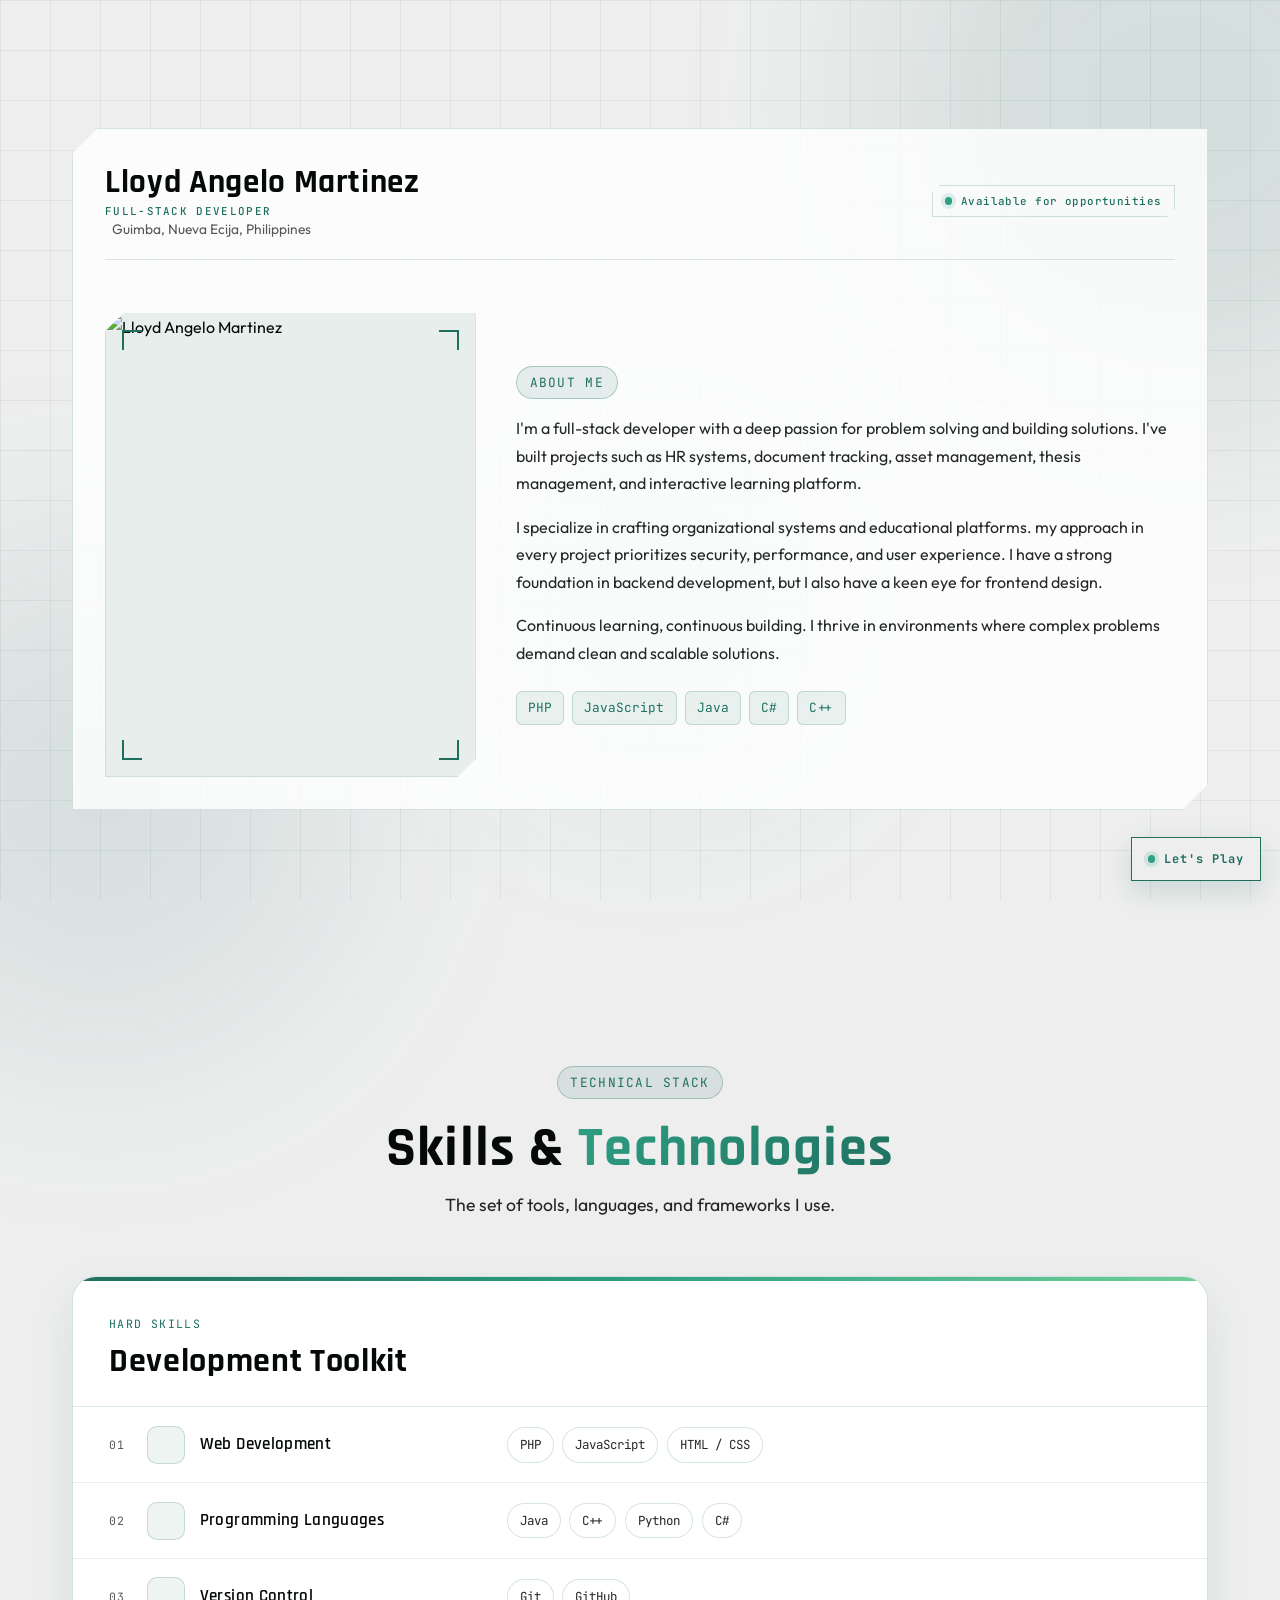
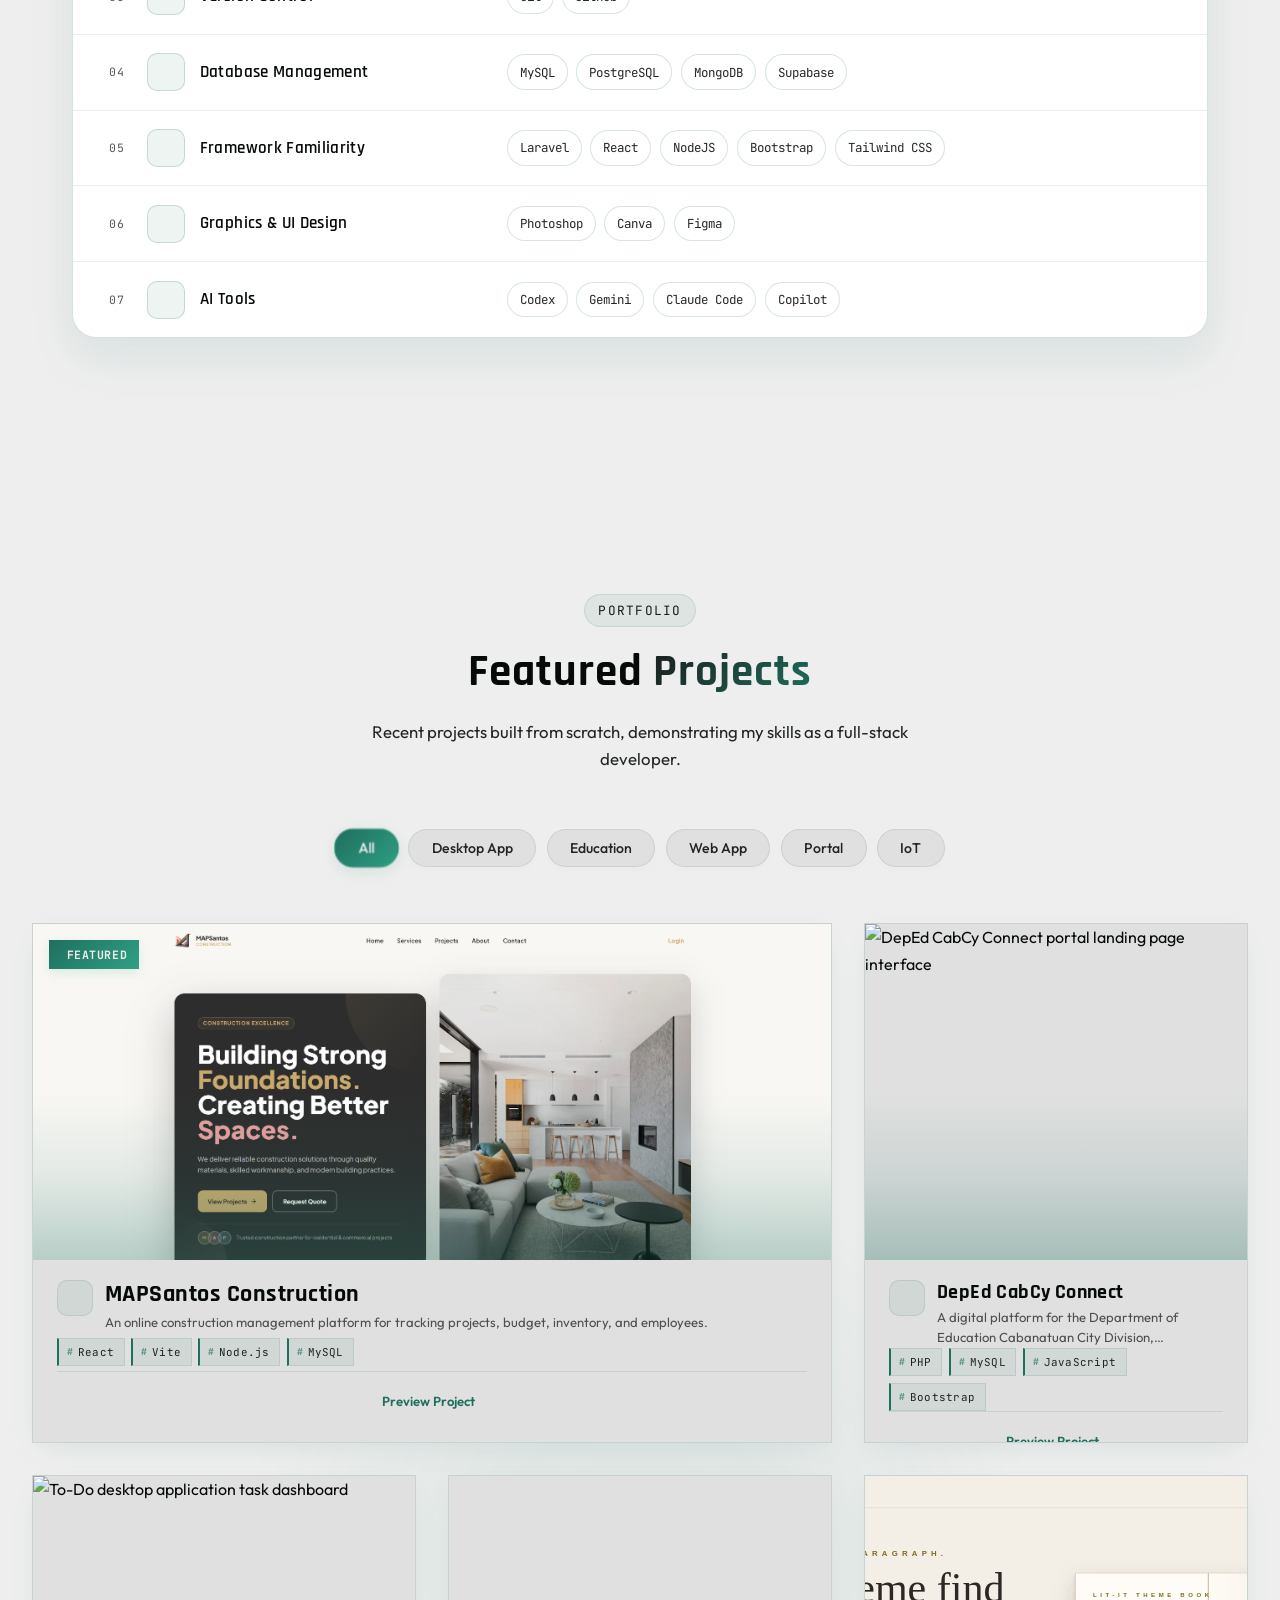
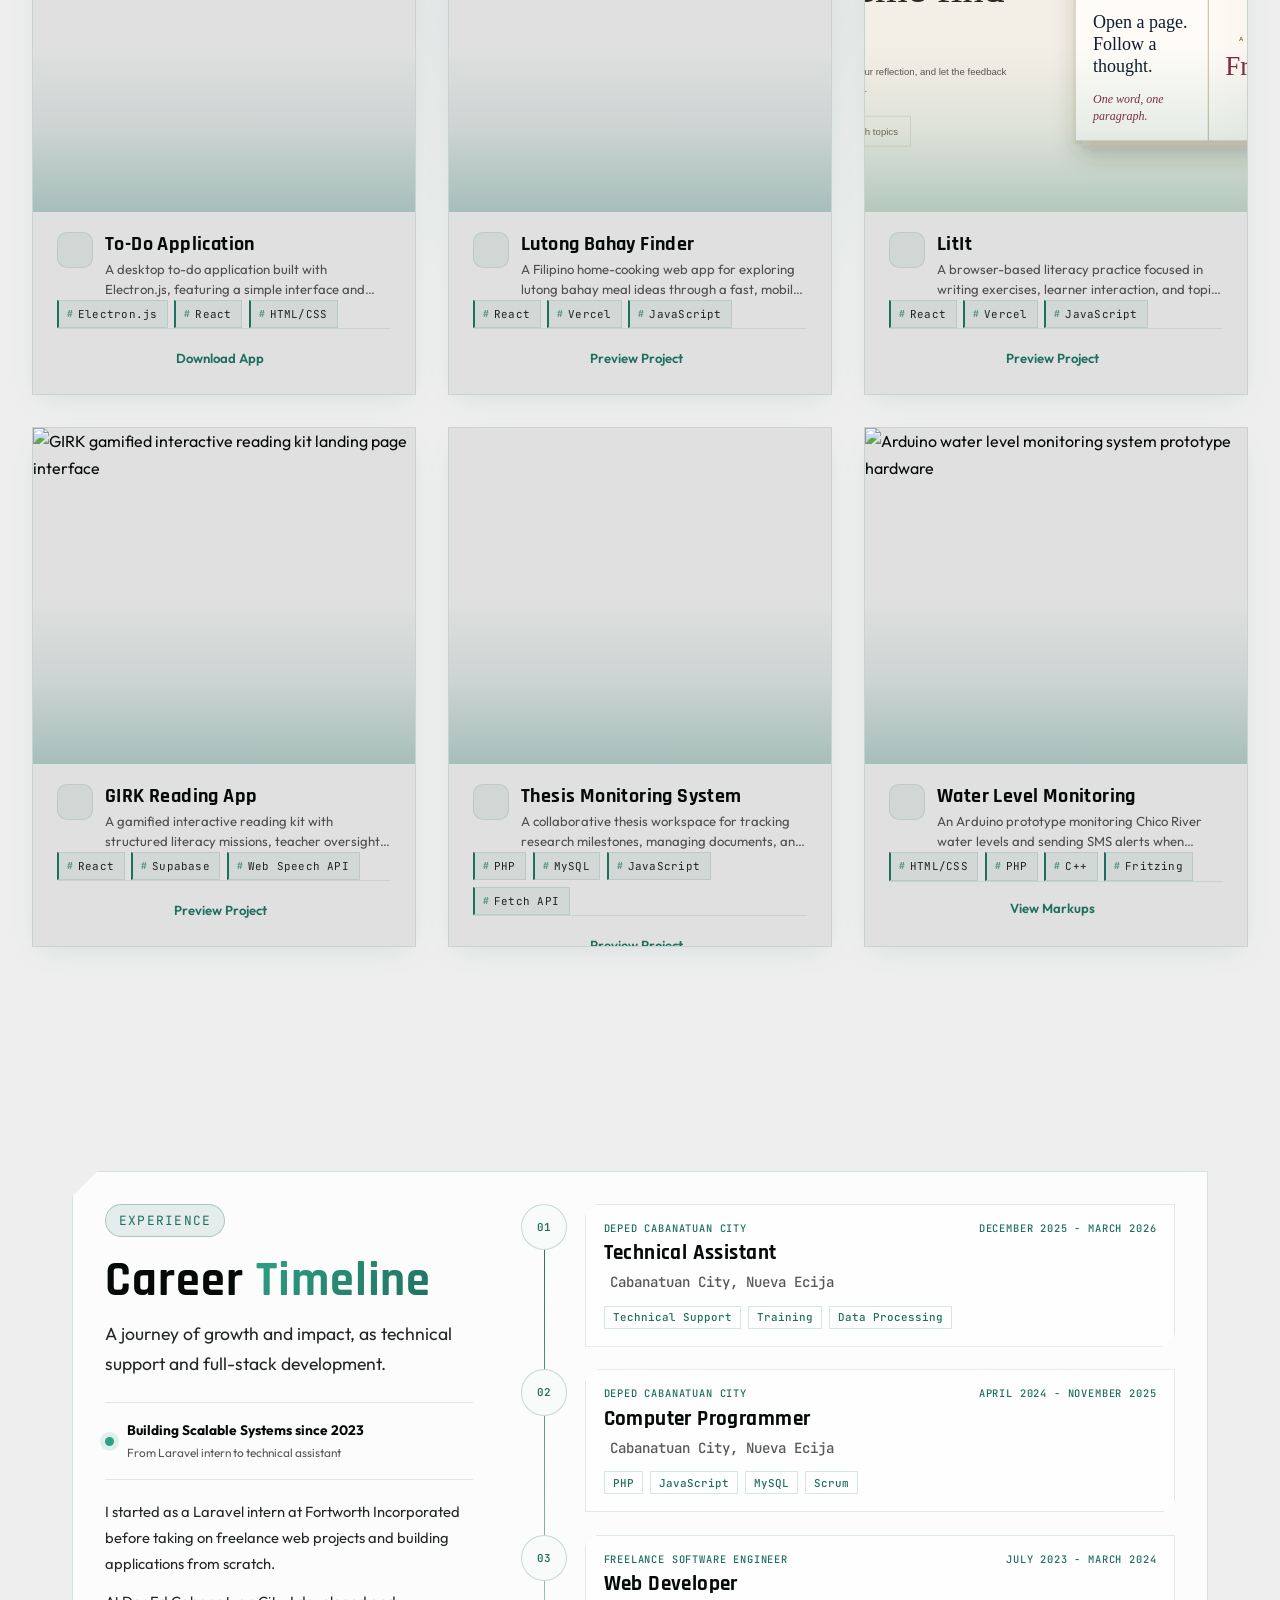
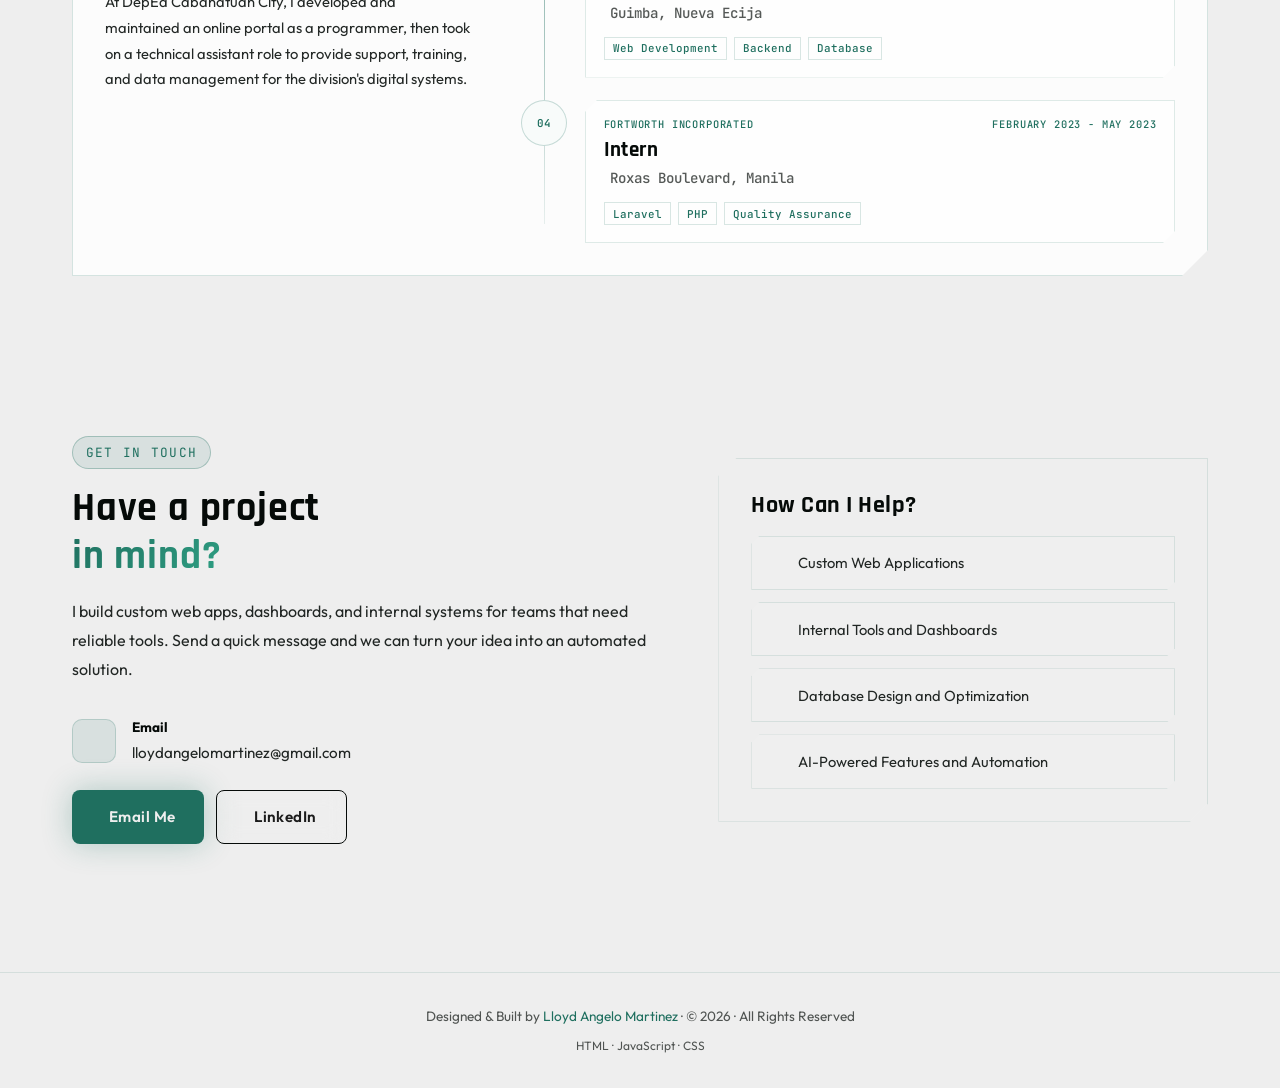
==== commit b30810f2: "Final updates" ====
--- a/index.html
+++ b/index.html
@@ -223,301 +223,317 @@
 
   <!-- PROJECTS -->
   <section id="projects">
-    <div class="container">
-      <div class="reveal" style="margin-bottom: 2rem">
+    <div class="projects-glow" aria-hidden="true"></div>
+    <div class="container projects-container">
+      <!-- Section Header -->
+      <header class="projects-header reveal">
         <div class="section-tag">Portfolio</div>
         <h2 class="section-title">Featured <span>Projects</span></h2>
         <p class="section-sub">
           Recent projects built from scratch, demonstrating my skills as a full-stack developer.
         </p>
-      </div>
-      <div class="filter-bar reveal">
-        <button class="filter-btn active" data-filter="all">All</button>
-        <button class="filter-btn" data-filter="desktop">Desktop App</button>
-        <button class="filter-btn" data-filter="edu">Education</button>
-        <button class="filter-btn" data-filter="web">Web App</button>
-        <button class="filter-btn" data-filter="portal">Portal</button>
-        <button class="filter-btn" data-filter="iot">IoT</button>
-      </div>
+      </header>
+
+      <!-- Filter Bar -->
+      <nav class="filter-bar reveal" aria-label="Project category filters">
+        <button class="filter-btn active" data-filter="all" aria-pressed="true">All</button>
+        <button class="filter-btn" data-filter="desktop" aria-pressed="false">Desktop App</button>
+        <button class="filter-btn" data-filter="edu" aria-pressed="false">Education</button>
+        <button class="filter-btn" data-filter="web" aria-pressed="false">Web App</button>
+        <button class="filter-btn" data-filter="portal" aria-pressed="false">Portal</button>
+        <button class="filter-btn" data-filter="iot" aria-pressed="false">IoT</button>
+      </nav>
+
+      <!-- Projects Grid -->
       <div class="projects-grid" id="projects-grid">
-        <div class="glass-card project-card project-card-lead project-card-cabcy reveal delay-2" data-cat="portal">
-          <img class="project-gallery-media" src="assets/img/maps-cons.png"
-            alt="DepEd CabCy Connect landing page interface" />
-          <div class="project-header">
-            <div class="project-icon">
-              <i class="fas fa-building" aria-hidden="true"></i>
-            </div>
-          </div>
-          <div class="project-name">MAPSantos Construction</div>
-          <p class="project-desc">
-            An online construction management platform for tracking projects, budget, inventory, and employees.
-          </p>
-          <div class="project-features">
-            <span class="feature-tag">Project Monitoring</span>
-            <span class="feature-tag">Budget Management</span>
-            <span class="feature-tag">Inventory Tracking</span>
-            <span class="feature-tag">Employee Management</span>
-          </div>
-          <div class="project-stack">
-            <span class="stack-badge">React</span>
-            <span class="stack-badge">Vite</span>
-            <span class="stack-badge">Node.js</span>
-            <span class="stack-badge">MySQL</span>
-          </div>
-          <div class="project-actions">
-            <a href="https://lightskyblue-skunk-361568.hostingersite.com" target="_blank" rel="noopener noreferrer"
-              class="btn project-preview-btn">
-              <i class="fas fa-external-link-alt" aria-hidden="true"></i>
-              <span>Preview Project</span>
-            </a>
-          </div>
-        </div>
-
-        <div class="glass-card project-card project-card-lead project-card-cabcy reveal delay-2" data-cat="portal">
-          <img class="project-gallery-media" src="assets/img/deped-cabcy-connect.png"
-            alt="DepEd CabCy Connect landing page interface" />
-          <div class="project-header">
-            <div class="project-icon">
-              <i class="fas fa-building" aria-hidden="true"></i>
-            </div>
-          </div>
-          <div class="project-name">DepEd CabCy Connect</div>
-          <p class="project-desc">
-            A digital platform for the Department of Education Cabanatuan City
-            Division, streamlining document tracking, HR services, and asset
-            management with secure role-based workflows.
-          </p>
-          <div class="project-features">
-            <span class="feature-tag">Document Tracking</span>
-            <span class="feature-tag">HR Services</span>
-            <span class="feature-tag">Asset Management</span>
-          </div>
-          <div class="project-stack">
-            <span class="stack-badge">PHP</span>
-            <span class="stack-badge">MySQL</span>
-            <span class="stack-badge">JavaScript</span>
-            <span class="stack-badge">Bootstrap</span>
-          </div>
-          <div class="project-actions">
-            <a href="https://www.depedcabcyconnect.com/" target="_blank" rel="noopener noreferrer"
-              class="btn project-preview-btn">
-              <i class="fas fa-external-link-alt" aria-hidden="true"></i>
-              <span>Preview Project</span>
-            </a>
-          </div>
-        </div>
-
-        <div class="glass-card project-card project-card-graphic project-card-todo reveal delay-1" data-cat="desktop">
-          <img class="project-gallery-media" src="assets/img/todo-app.png"
-            alt="To-Do desktop application task dashboard" />
-          <div class="project-header">
-            <div class="project-icon">
-              <i class="fas fa-desktop" aria-hidden="true"></i>
-            </div>
-          </div>
-          <div class="project-name">To-Do Application</div>
-          <p class="project-desc">
-            A desktop to-do application built with Electron.js, featuring a
-            simple interface, local storage for offline access.
-          </p>
-          <div class="project-features">
-            <span class="feature-tag">Local Storage</span>
-            <span class="feature-tag">Native UI</span>
-            <span class="feature-tag">Offline-First</span>
-          </div>
-          <div class="project-stack">
-            <span class="stack-badge">Electron.js</span>
-            <span class="stack-badge">React</span>
-            <span class="stack-badge">HTML/CSS</span>
-          </div>
-          <div class="project-actions">
-            <a href="projects/To-Do App Setup 1.0.0.exe" class="btn project-preview-btn" download>
-              <i class="fas fa-download" aria-hidden="true"></i>
-              <span>Download App</span>
-            </a>
-          </div>
-        </div>
-
-        <div class="glass-card project-card project-card-wide project-card-food reveal delay-2" data-cat="web">
-          <iframe class="project-gallery-media project-gallery-iframe"
-            src="https://lutongbahayfinder.vercel.app/" title="Lutong Bahay Finder live preview" loading="lazy"
-            scrolling="no" tabindex="-1" aria-hidden="true"></iframe>
-          <div class="project-header">
-            <div class="project-icon">
-              <i class="fas fa-utensils" aria-hidden="true"></i>
-            </div>
-          </div>
-          <div class="project-name">Lutong Bahay Finder</div>
-          <p class="project-desc">
-            A Filipino home-cooking web app for exploring lutong bahay meal
-            ideas through a fast, mobile-friendly recipe discovery experience.
-          </p>
-          <div class="project-features">
-            <span class="feature-tag">Recipe Discovery</span>
-            <span class="feature-tag">Filipino Meals</span>
-            <span class="feature-tag">Responsive UI</span>
-          </div>
-          <div class="project-stack">
-            <span class="stack-badge">React</span>
-            <span class="stack-badge">Vercel</span>
-            <span class="stack-badge">JavaScript</span>
-          </div>
-          <div class="project-actions">
-            <a href="https://lutongbahayfinder.vercel.app/" target="_blank" rel="noopener noreferrer"
-              class="btn project-preview-btn">
-              <i class="fas fa-external-link-alt" aria-hidden="true"></i>
-              <span>Preview Project</span>
-            </a>
-          </div>
-        </div>
-
-        <div class="glass-card project-card project-card-litit reveal delay-1" data-cat="edu">
-          <img class="project-gallery-media" src="assets/img/lit-it-app.svg"
-            alt="Lit-It landing page with a literary theme book preview" />
-          <div class="project-header">
-            <div class="project-icon">
-              <i class="fas fa-pencil-alt" aria-hidden="true"></i>
-            </div>
-          </div>
-          <div class="project-name">LitIt</div>
-          <p class="project-desc">
-            A browser-based literacy practice focused in writing
-            exercises, learner interaction, and topic generation.
-          </p>
-          <div class="project-features">
-            <span class="feature-tag">Practice Mode</span>
-            <span class="feature-tag">Writing Exercises</span>
-            <span class="feature-tag">Learner Interaction</span>
-          </div>
-          <div class="project-stack">
-            <span class="stack-badge">React</span>
-            <span class="stack-badge">Vercel</span>
-            <span class="stack-badge">JavaScript</span>
-          </div>
-          <div class="project-actions">
-            <a href="https://litit.vercel.app/practice" target="_blank" rel="noopener noreferrer"
-              class="btn project-preview-btn">
-              <i class="fas fa-external-link-alt" aria-hidden="true"></i>
-              <span>Preview Project</span>
-            </a>
-          </div>
-        </div>
-
-        <div class="glass-card project-card project-card-girk reveal delay-2" data-cat="edu">
-          <img class="project-gallery-media" src="assets/img/girk-app.png"
-            alt="GIRK gamified interactive reading kit landing page interface" />
-          <div class="project-header">
-            <div class="project-icon">
-              <i class="fas fa-book-open" aria-hidden="true"></i>
-            </div>
-          </div>
-          <div class="project-name">GIRK Reading App</div>
-          <p class="project-desc">
-            A gamified interactive reading kit with structured literacy
-            missions, teacher oversight, and guided activities for young
-            readers.
-          </p>
-          <div class="project-features">
-            <span class="feature-tag">Reading Missions</span>
-            <span class="feature-tag">Teacher Tools</span>
-            <span class="feature-tag">Progress Tracking</span>
-          </div>
-          <div class="project-stack">
-            <span class="stack-badge">React</span>
-            <span class="stack-badge">Supabase</span>
-            <span class="stack-badge">Web Speech API</span>
-          </div>
-          <div class="project-actions">
-            <a href="https://girk.vercel.app/" target="_blank"
-              rel="noopener noreferrer" class="btn project-preview-btn">
-              <i class="fas fa-external-link-alt" aria-hidden="true"></i>
-              <span>Preview Project</span>
-            </a>
-          </div>
-        </div>
-
-        <div class="glass-card project-card project-card-wide project-card-thesis reveal delay-3" data-cat="edu">
-          <iframe class="project-gallery-media project-gallery-iframe"
-            src="https://lloydangelomartinez.github.io/thesis-monitoring-system/"
-            title="Thesis Monitoring System live preview" loading="lazy" scrolling="no" tabindex="-1"
-            aria-hidden="true"></iframe>
-          <div class="project-header">
-            <div class="project-icon">
-              <i class="fas fa-chart-line" aria-hidden="true"></i>
-            </div>
-          </div>
-          <div class="project-name">Thesis Monitoring System</div>
-          <p class="project-desc">
-            A collaborative thesis workspace for tracking research milestones,
-            managing documents, and coordinating defenses with advisors.
-          </p>
-          <div class="thesis-status" aria-label="System features">
-            <span><i class="fas fa-check-circle" aria-hidden="true"></i> Progress
-              Tracking</span>
-            <span><i class="fas fa-file-alt" aria-hidden="true"></i> Document
-              Hub</span>
-            <span><i class="fas fa-calendar-check" aria-hidden="true"></i>
-              Defense Scheduling</span>
-          </div>
-          <div class="project-features">
-            <span class="feature-tag">User Management</span>
-            <span class="feature-tag">Document Sharing</span>
-            <span class="feature-tag">Email Verification</span>
-            <span class="feature-tag">Scheduling</span>
-          </div>
-          <div class="project-stack">
-            <span class="stack-badge">PHP</span>
-            <span class="stack-badge">MySQL</span>
-            <span class="stack-badge">JavaScript</span>
-            <span class="stack-badge">Fetch API</span>
-          </div>
-          <div class="project-actions">
-            <a href="https://lloydangelomartinez.github.io/thesis-monitoring-system/" target="_blank"
-              rel="noopener noreferrer" class="btn project-preview-btn">
-              <i class="fas fa-external-link-alt" aria-hidden="true"></i>
-              <span>Preview Project</span>
-            </a>
-          </div>
-        </div>
-
-        <div class="glass-card project-card project-card-water delay-2" data-cat="iot">
-          <img class="project-gallery-media" src="assets/img/Agua_prototype (2).jpeg"
-            alt="Arduino water level monitoring prototype" />
-          <div class="project-header">
-            <div class="project-icon">
-              <i class="fas fa-tint" aria-hidden="true"></i>
-            </div>
-            <div class="project-links"></div>
-          </div>
-          <div class="project-name">Water Level Monitoring System</div>
-          <p class="project-desc">
-            An Arduino prototype project for monitoring Chico River water
-            levels and sending SMS alerts when readings reach warning
-            thresholds. The system combines sensor input, indicator lights,
-            buzzer alerts, and SMS notification technology.
-          </p>
-          <div class="project-features">
-            <span class="feature-tag">Water Level Sensing</span>
-            <span class="feature-tag">SMS Alerts</span>
-            <span class="feature-tag">Arduino Prototype</span>
-            <span class="feature-tag">Buzzer Warning</span>
-          </div>
-          <div class="project-stack">
-            <span class="stack-badge">HTML/CSS</span>
-            <span class="stack-badge">PHP</span>
-            <span class="stack-badge">C++</span>
-            <span class="stack-badge">Fritzing</span>
-          </div>
-          <div class="project-actions">
-            <button onclick="openAguaPreview()" class="btn project-preview-btn">
-              <i class="fas fa-images" aria-hidden="true"></i>
-              <span>View Markups</span>
-            </button>
-          </div>
-        </div>
-      </div>
-    </div>
+
+        <!-- Card 1: MAPSantos – Featured (spans 2 cols on desktop) -->
+        <article class="project-card project-card-featured reveal delay-1" data-cat="portal">
+          <div class="pc-image-wrap">
+            <img class="pc-image" src="assets/img/maps-cons.png"
+              alt="MAPSantos Construction management platform dashboard" loading="lazy" />
+            <div class="pc-image-overlay"></div>
+            <span class="pc-featured-badge">
+              <i class="fas fa-star" aria-hidden="true"></i> Featured
+            </span>
+          </div>
+          <div class="pc-body">
+            <div class="pc-meta">
+              <div class="pc-icon">
+                <i class="fas fa-building" aria-hidden="true"></i>
+              </div>
+              <div class="pc-title-group">
+                <h3 class="pc-title">MAPSantos Construction</h3>
+                <p class="pc-desc">
+                  An online construction management platform for tracking projects, budget, inventory, and employees.
+                </p>
+              </div>
+            </div>
+            <div class="pc-stack">
+              <span class="stack-badge">React</span>
+              <span class="stack-badge">Vite</span>
+              <span class="stack-badge">Node.js</span>
+              <span class="stack-badge">MySQL</span>
+            </div>
+            <div class="pc-actions">
+              <a href="https://lightskyblue-skunk-361568.hostingersite.com" target="_blank" rel="noopener noreferrer"
+                class="pc-btn">
+                <span>Preview Project</span>
+                <i class="fas fa-arrow-up-right-from-square" aria-hidden="true"></i>
+              </a>
+            </div>
+          </div>
+        </article>
+
+        <!-- Card 2: DepEd CabCy Connect -->
+        <article class="project-card reveal delay-2" data-cat="portal">
+          <div class="pc-image-wrap">
+            <img class="pc-image" src="assets/img/deped-cabcy-connect.png"
+              alt="DepEd CabCy Connect portal landing page interface" loading="lazy" />
+            <div class="pc-image-overlay"></div>
+          </div>
+          <div class="pc-body">
+            <div class="pc-meta">
+              <div class="pc-icon">
+                <i class="fas fa-building" aria-hidden="true"></i>
+              </div>
+              <div class="pc-title-group">
+                <h3 class="pc-title">DepEd CabCy Connect</h3>
+                <p class="pc-desc">
+                  A digital platform for the Department of Education Cabanatuan City Division, streamlining document
+                  tracking, HR services, and asset management.
+                </p>
+              </div>
+            </div>
+            <div class="pc-stack">
+              <span class="stack-badge">PHP</span>
+              <span class="stack-badge">MySQL</span>
+              <span class="stack-badge">JavaScript</span>
+              <span class="stack-badge">Bootstrap</span>
+            </div>
+            <div class="pc-actions">
+              <a href="https://www.depedcabcyconnect.com/" target="_blank" rel="noopener noreferrer" class="pc-btn">
+                <span>Preview Project</span>
+                <i class="fas fa-arrow-up-right-from-square" aria-hidden="true"></i>
+              </a>
+            </div>
+          </div>
+        </article>
+
+        <!-- Card 3: To-Do Application -->
+        <article class="project-card reveal delay-1" data-cat="desktop">
+          <div class="pc-image-wrap">
+            <img class="pc-image" src="assets/img/todo-app.png"
+              alt="To-Do desktop application task dashboard" loading="lazy" />
+            <div class="pc-image-overlay"></div>
+          </div>
+          <div class="pc-body">
+            <div class="pc-meta">
+              <div class="pc-icon">
+                <i class="fas fa-desktop" aria-hidden="true"></i>
+              </div>
+              <div class="pc-title-group">
+                <h3 class="pc-title">To-Do Application</h3>
+                <p class="pc-desc">
+                  A desktop to-do application built with Electron.js, featuring a simple interface and local storage for
+                  offline access.
+                </p>
+              </div>
+            </div>
+            <div class="pc-stack">
+              <span class="stack-badge">Electron.js</span>
+              <span class="stack-badge">React</span>
+              <span class="stack-badge">HTML/CSS</span>
+            </div>
+            <div class="pc-actions">
+              <a href="projects/To-Do App Setup 1.0.0.exe" class="pc-btn" download>
+                <span>Download App</span>
+                <i class="fas fa-download" aria-hidden="true"></i>
+              </a>
+            </div>
+          </div>
+        </article>
+
+        <!-- Card 4: Lutong Bahay Finder -->
+        <article class="project-card reveal delay-2" data-cat="web">
+          <div class="pc-image-wrap pc-image-wrap--iframe">
+            <iframe class="pc-image pc-iframe"
+              src="https://lutongbahayfinder.vercel.app/" title="Lutong Bahay Finder live preview" loading="lazy"
+              scrolling="no" tabindex="-1" aria-hidden="true"></iframe>
+            <div class="pc-image-overlay"></div>
+          </div>
+          <div class="pc-body">
+            <div class="pc-meta">
+              <div class="pc-icon">
+                <i class="fas fa-utensils" aria-hidden="true"></i>
+              </div>
+              <div class="pc-title-group">
+                <h3 class="pc-title">Lutong Bahay Finder</h3>
+                <p class="pc-desc">
+                  A Filipino home-cooking web app for exploring lutong bahay meal ideas through a fast, mobile-friendly
+                  recipe discovery experience.
+                </p>
+              </div>
+            </div>
+            <div class="pc-stack">
+              <span class="stack-badge">React</span>
+              <span class="stack-badge">Vercel</span>
+              <span class="stack-badge">JavaScript</span>
+            </div>
+            <div class="pc-actions">
+              <a href="https://lutongbahayfinder.vercel.app/" target="_blank" rel="noopener noreferrer" class="pc-btn">
+                <span>Preview Project</span>
+                <i class="fas fa-arrow-up-right-from-square" aria-hidden="true"></i>
+              </a>
+            </div>
+          </div>
+        </article>
+
+        <!-- Card 5: LitIt -->
+        <article class="project-card reveal delay-3" data-cat="edu">
+          <div class="pc-image-wrap">
+            <img class="pc-image" src="assets/img/lit-it-app.svg"
+              alt="Lit-It literacy practice landing page with a literary theme book preview" loading="lazy" />
+            <div class="pc-image-overlay"></div>
+          </div>
+          <div class="pc-body">
+            <div class="pc-meta">
+              <div class="pc-icon">
+                <i class="fas fa-pencil-alt" aria-hidden="true"></i>
+              </div>
+              <div class="pc-title-group">
+                <h3 class="pc-title">LitIt</h3>
+                <p class="pc-desc">
+                  A browser-based literacy practice focused in writing exercises, learner interaction, and topic
+                  generation.
+                </p>
+              </div>
+            </div>
+            <div class="pc-stack">
+              <span class="stack-badge">React</span>
+              <span class="stack-badge">Vercel</span>
+              <span class="stack-badge">JavaScript</span>
+            </div>
+            <div class="pc-actions">
+              <a href="https://litit.vercel.app/practice" target="_blank" rel="noopener noreferrer" class="pc-btn">
+                <span>Preview Project</span>
+                <i class="fas fa-arrow-up-right-from-square" aria-hidden="true"></i>
+              </a>
+            </div>
+          </div>
+        </article>
+
+        <!-- Card 6: GIRK Reading App -->
+        <article class="project-card reveal delay-1" data-cat="edu">
+          <div class="pc-image-wrap">
+            <img class="pc-image" src="assets/img/girk-app.png"
+              alt="GIRK gamified interactive reading kit landing page interface" loading="lazy" />
+            <div class="pc-image-overlay"></div>
+          </div>
+          <div class="pc-body">
+            <div class="pc-meta">
+              <div class="pc-icon">
+                <i class="fas fa-book-open" aria-hidden="true"></i>
+              </div>
+              <div class="pc-title-group">
+                <h3 class="pc-title">GIRK Reading App</h3>
+                <p class="pc-desc">
+                  A gamified interactive reading kit with structured literacy missions, teacher oversight, and guided
+                  activities for young readers.
+                </p>
+              </div>
+            </div>
+            <div class="pc-stack">
+              <span class="stack-badge">React</span>
+              <span class="stack-badge">Supabase</span>
+              <span class="stack-badge">Web Speech API</span>
+            </div>
+            <div class="pc-actions">
+              <a href="https://girk.vercel.app/" target="_blank" rel="noopener noreferrer" class="pc-btn">
+                <span>Preview Project</span>
+                <i class="fas fa-arrow-up-right-from-square" aria-hidden="true"></i>
+              </a>
+            </div>
+          </div>
+        </article>
+
+        <!-- Card 7: Thesis Monitoring System -->
+        <article class="project-card reveal delay-2" data-cat="edu">
+          <div class="pc-image-wrap pc-image-wrap--iframe">
+            <iframe class="pc-image pc-iframe"
+              src="https://lloydangelomartinez.github.io/thesis-monitoring-system/"
+              title="Thesis Monitoring System live preview" loading="lazy" scrolling="no" tabindex="-1"
+              aria-hidden="true"></iframe>
+            <div class="pc-image-overlay"></div>
+          </div>
+          <div class="pc-body">
+            <div class="pc-meta">
+              <div class="pc-icon">
+                <i class="fas fa-chart-line" aria-hidden="true"></i>
+              </div>
+              <div class="pc-title-group">
+                <h3 class="pc-title">Thesis Monitoring System</h3>
+                <p class="pc-desc">
+                  A collaborative thesis workspace for tracking research milestones, managing documents, and coordinating
+                  defenses with advisors.
+                </p>
+              </div>
+            </div>
+            <div class="pc-stack">
+              <span class="stack-badge">PHP</span>
+              <span class="stack-badge">MySQL</span>
+              <span class="stack-badge">JavaScript</span>
+              <span class="stack-badge">Fetch API</span>
+            </div>
+            <div class="pc-actions">
+              <a href="https://lloydangelomartinez.github.io/thesis-monitoring-system/" target="_blank"
+                rel="noopener noreferrer" class="pc-btn">
+                <span>Preview Project</span>
+                <i class="fas fa-arrow-up-right-from-square" aria-hidden="true"></i>
+              </a>
+            </div>
+          </div>
+        </article>
+
+        <!-- Card 8: Water Level Monitoring -->
+        <article class="project-card reveal delay-3" data-cat="iot">
+          <div class="pc-image-wrap">
+            <img class="pc-image" src="assets/img/Agua_prototype (2).jpeg"
+              alt="Arduino water level monitoring system prototype hardware" loading="lazy" />
+            <div class="pc-image-overlay"></div>
+          </div>
+          <div class="pc-body">
+            <div class="pc-meta">
+              <div class="pc-icon">
+                <i class="fas fa-tint" aria-hidden="true"></i>
+              </div>
+              <div class="pc-title-group">
+                <h3 class="pc-title">Water Level Monitoring</h3>
+                <p class="pc-desc">
+                  An Arduino prototype monitoring Chico River water levels and sending SMS alerts when readings reach
+                  warning thresholds.
+                </p>
+              </div>
+            </div>
+            <div class="pc-stack">
+              <span class="stack-badge">HTML/CSS</span>
+              <span class="stack-badge">PHP</span>
+              <span class="stack-badge">C++</span>
+              <span class="stack-badge">Fritzing</span>
+            </div>
+            <div class="pc-actions">
+              <button onclick="openAguaPreview()" class="pc-btn">
+                <span>View Markups</span>
+                <i class="fas fa-images" aria-hidden="true"></i>
+              </button>
+            </div>
+          </div>
+        </article>
+
+      </div><!-- /projects-grid -->
+    </div><!-- /container -->
   </section>
+
 
   <!-- EXPERIENCE -->
   <section id="experience">
--- a/assets/styles.css
+++ b/assets/styles.css
@@ -22,10 +22,6 @@
     --card: rgba(47, 160, 132, 0.08);
     --glow: rgba(47, 160, 132, 0.15);
     --text-gray: #1b1b1b;
-    --icon-blue: #2f80ed;
-    --icon-alert: #dc2626;
-    --icon-cyan: #0284c7;
-    --icon-red: #dc2626;
 }
 
 html {
@@ -145,6 +141,22 @@
     backdrop-filter: blur(20px);
     border-bottom: 1px solid var(--glass-border);
     transition: all 0.3s;
+}
+
+/* Reset: filter-bar is a <nav> inside #projects, not the site header */
+nav.filter-bar {
+    position: static;
+    top: auto;
+    left: auto;
+    right: auto;
+    z-index: auto;
+    background: none;
+    backdrop-filter: none;
+    -webkit-backdrop-filter: none;
+    border-bottom: none;
+    padding: 0;
+    justify-content: center;
+    transition: none;
 }
 
 .nav-logo {
@@ -963,176 +975,410 @@
 }
 
 /* ─── PROJECTS ─── */
+:root {
+    --pc-accent: var(--text-gray);
+    --pc-accent2: var(--primary);
+    --pc-transition: all 0.4s cubic-bezier(0.16, 1, 0.3, 1);
+    --pc-ease: cubic-bezier(0.25, 1, 0.5, 1);
+}
+
 #projects {
-    padding: 8rem 0;
-}
-
+    padding: 8rem 0 6rem;
+    position: relative;
+    overflow: hidden;
+}
+
+/* Subtle radial teal/cyan glow behind projects */
+.projects-glow {
+    position: absolute;
+    top: 50%;
+    left: 50%;
+    transform: translate(-50%, -50%);
+    width: 900px;
+    height: 700px;
+    background: radial-gradient(circle,
+            rgba(31, 111, 95, 0.08) 0%,
+            rgba(47, 160, 132, 0.04) 40%,
+            transparent 70%);
+    pointer-events: none;
+    z-index: 0;
+}
+
+#projects .container {
+    max-width: 1400px;
+    margin: 0 auto;
+    padding: 0 2rem;
+    position: relative;
+    z-index: 1;
+}
+
+/* Section Header Spacing */
+.projects-header {
+    text-align: center;
+    margin-bottom: 3.5rem;
+    display: flex;
+    flex-direction: column;
+    gap: 1.2rem;
+    align-items: center;
+}
+
+.projects-header .section-tag {
+    margin: 0;
+    color: var(--pc-accent);
+    border-color: var(--glass-border);
+    background: var(--glass);
+}
+
+.projects-header .section-title {
+    margin: 0;
+    font-size: 2.8rem;
+    color: var(--text);
+}
+
+.projects-header .section-title span {
+    background: linear-gradient(135deg, var(--pc-accent), var(--pc-accent2));
+    -webkit-background-clip: text;
+    -webkit-text-fill-color: transparent;
+}
+
+.projects-header .section-sub {
+    margin: 0;
+    max-width: 600px;
+    color: var(--text2);
+    font-size: 1.05rem;
+    line-height: 1.6;
+}
+
+/* Filter Bar Redesign */
 .filter-bar {
     display: flex;
-    gap: 0.75rem;
+    gap: 0.65rem;
     flex-wrap: wrap;
-    margin-bottom: 2.5rem;
+    justify-content: center;
+    margin-bottom: 3.5rem;
 }
 
 .filter-btn {
-    padding: 0.4rem 1rem;
-    background: transparent;
+    padding: 0.55rem 1.4rem;
+    background: var(--bg2);
     border: 1px solid var(--glass-border);
-    border-radius: 100px;
-    font-size: 0.85rem;
+    border-radius: 9999px;
+    font-size: 0.88rem;
+    font-weight: 500;
     color: var(--text2);
     cursor: pointer;
     font-family: "Outfit", sans-serif;
-    transition: all 0.3s;
-}
-
-.filter-btn.active,
+    transition: var(--pc-transition);
+    backdrop-filter: blur(10px);
+    -webkit-backdrop-filter: blur(10px);
+    box-shadow: 0 4px 6px -1px rgba(0, 0, 0, 0.02);
+}
+
 .filter-btn:hover {
+    transform: scale(1.05);
+    background: var(--bg);
     border-color: var(--primary);
-    color: var(--primary);
-    background: rgba(31, 111, 95, 0.1);
-}
-
+    color: var(--text);
+    box-shadow: 0 0 12px var(--glow);
+}
+
+.filter-btn.active {
+    background: linear-gradient(135deg, var(--primary), var(--secondary));
+    border-color: transparent;
+    color: var(--bg);
+    box-shadow: 0 4px 14px var(--glow);
+    transform: scale(1.03);
+}
+
+/* Projects Grid (approx 32px gap) */
 .projects-grid {
     display: grid;
-    grid-template-columns: repeat(auto-fit, minmax(340px, 1fr));
-    gap: 1.5rem;
-}
-
+    grid-template-columns: repeat(3, 1fr);
+    gap: 32px;
+}
+
+/* Project Card Redesign */
 .project-card {
-    padding: 2rem;
-}
-
-.project-card-featured {
-    grid-column: span 2;
-}
-
-.project-header {
-    display: flex;
+    height: 520px;
+    display: flex;
+    flex-direction: column;
+    position: relative;
+    background: var(--bg2);
+    border: 1px solid var(--glass-border);
+    border-radius: 0;
+    overflow: hidden;
+    backdrop-filter: blur(16px);
+    -webkit-backdrop-filter: blur(16px);
+    box-shadow: 0 10px 30px -10px rgba(31, 111, 95, 0.12);
+    transition: var(--pc-transition);
+}
+
+.project-card:hover {
+    transform: translateY(-8px);
+    box-shadow: 0 20px 40px -10px var(--glow), 0 10px 30px -10px rgba(31, 111, 95, 0.15);
+    border-color: var(--secondary);
+}
+
+/* Image Wraps about 65% height */
+.pc-image-wrap {
+    height: 65%;
+    width: 100%;
+    position: relative;
+    overflow: hidden;
+    flex-shrink: 0;
+}
+
+.pc-image {
+    position: absolute;
+    inset: 0;
+    width: 100%;
+    height: 100%;
+    object-fit: cover;
+    object-position: top center;
+    transition: transform 0.65s var(--pc-ease), filter 0.65s var(--pc-ease);
+    display: block;
+}
+
+.project-card:hover .pc-image {
+    transform: scale(1.08);
+    filter: brightness(1.1);
+}
+
+.pc-iframe {
+    border: 0;
+    pointer-events: none;
+    transform-origin: top center;
+}
+
+/* Subtle bottom gradient behind the text */
+.pc-image-overlay {
+    position: absolute;
+    inset: 0;
+    background: linear-gradient(to bottom,
+            transparent 50%,
+            rgba(31, 111, 95, 0.1) 75%,
+            rgba(31, 111, 95, 0.3) 100%);
+    pointer-events: none;
+    z-index: 1;
+}
+
+/* Featured Badge */
+.pc-featured-badge {
+    position: absolute;
+    top: 1rem;
+    left: 1rem;
+    z-index: 2;
+    display: inline-flex;
+    align-items: center;
+    gap: 0.35rem;
+    padding: 0.3rem 0.75rem;
+    background: linear-gradient(135deg, var(--primary), var(--secondary));
+    border-radius: 0;
+    font-size: 0.72rem;
+    font-weight: 700;
+    font-family: "JetBrains Mono", monospace;
+    color: var(--bg);
+    letter-spacing: 0.05em;
+    text-transform: uppercase;
+    box-shadow: 0 4px 12px var(--glow);
+}
+
+.pc-featured-badge i {
+    font-size: 0.65rem;
+}
+
+/* Card Body Area (Remaining 35% height) */
+.pc-body {
+    height: 35%;
+    display: flex;
+    flex-direction: column;
     justify-content: space-between;
+    padding: 1.25rem 1.5rem;
+    position: relative;
+    z-index: 2;
+}
+
+.pc-meta {
+    display: flex;
+    gap: 0.75rem;
     align-items: flex-start;
-    margin-bottom: 1rem;
-}
-
-.project-icon {
-    width: 48px;
-    height: 48px;
+}
+
+.pc-icon {
+    flex-shrink: 0;
+    width: 36px;
+    height: 36px;
     border-radius: 10px;
     display: inline-flex;
     align-items: center;
     justify-content: center;
-    background: rgba(31, 111, 95, 0.1);
-    color: var(--primary);
-    font-size: 1.4rem;
-}
-
-.project-links {
-    display: flex;
-    gap: 0.5rem;
-}
-
-.project-link {
-    width: 32px;
-    height: 32px;
-    border-radius: 8px;
-    background: rgba(255, 255, 255, 0.05);
+    background: var(--glass);
     border: 1px solid var(--glass-border);
-    display: flex;
-    align-items: center;
-    justify-content: center;
-    color: var(--text2);
-    text-decoration: none;
-    font-size: 0.85rem;
-    transition: all 0.3s;
-}
-
-.project-link:hover {
+    color: var(--pc-accent);
+    font-size: 0.95rem;
+    transition: var(--pc-transition);
+}
+
+.project-card:hover .pc-icon {
+    background: rgba(31, 111, 95, 0.18);
     border-color: var(--primary);
-    color: var(--primary);
-    background: rgba(31, 111, 95, 0.1);
-}
-
-.project-preview-btn i,
-.project-link i,
-.btn i {
-    color: currentColor;
-}
-
-.project-name {
+}
+
+.pc-title-group {
+    flex: 1;
+    min-width: 0;
+}
+
+.pc-title {
     font-family: "Rajdhani", sans-serif;
-    font-size: 1.3rem;
-    font-weight: 600;
+    font-size: 1.25rem;
+    font-weight: 700;
     color: var(--text);
-    margin-bottom: 0.5rem;
-}
-
-.project-desc {
-    color: var(--text2);
-    font-size: 0.9rem;
-    line-height: 1.7;
-    margin-bottom: 1rem;
-}
-
-.project-features {
+    line-height: 1.2;
+    margin-bottom: 0.25rem;
+}
+
+.pc-desc {
+    color: var(--text3);
+    font-size: 0.82rem;
+    line-height: 1.5;
+    margin: 0;
+    display: -webkit-box;
+    -webkit-line-clamp: 2;
+    -webkit-box-orient: vertical;
+    overflow: hidden;
+}
+
+/* Tech Stack Badges */
+.pc-stack {
     display: flex;
     flex-wrap: wrap;
     gap: 0.4rem;
-    margin-bottom: 1.25rem;
-}
-
-.feature-tag {
-    padding: 0.2rem 0.6rem;
+}
+
+.stack-badge {
+    display: inline-flex;
+    align-items: center;
+    gap: 0.3rem;
+    padding: 0.25rem 0.6rem 0.25rem 0.5rem;
+    background: var(--glass);
+    border: 1px solid var(--glass-border);
+    border-left: 2px solid var(--primary);
+    border-radius: 0;
+    font-size: 0.68rem;
+    font-family: "JetBrains Mono", monospace;
+    color: var(--text2);
+    letter-spacing: 0.02em;
+    transition: var(--pc-transition);
+    position: relative;
+}
+
+.stack-badge::before {
+    content: "#";
+    color: var(--primary);
+    font-size: 0.6rem;
+    font-weight: 700;
+    opacity: 0.7;
+    flex-shrink: 0;
+}
+
+.stack-badge:hover {
+    transform: translateY(-2px);
+    background: rgba(31, 111, 95, 0.12);
+    border-color: var(--primary);
+    border-left-color: var(--secondary);
+    color: var(--text);
+    box-shadow: 0 4px 10px rgba(31, 111, 95, 0.12);
+}
+
+.stack-badge:hover::before {
+    opacity: 1;
+}
+
+.project-card:hover .stack-badge {
     background: rgba(31, 111, 95, 0.08);
-    border: 1px solid rgba(31, 111, 95, 0.2);
-    border-radius: 4px;
-    font-size: 0.75rem;
-    color: var(--secondary);
-    font-family: "JetBrains Mono", monospace;
-}
-
-.project-stack {
-    display: flex;
-    flex-wrap: wrap;
-    gap: 0.4rem;
+    border-color: var(--glass-border);
+    border-left-color: var(--primary);
+    color: var(--text);
+}
+
+/* CTA Action Button */
+.pc-actions {
+    padding-top: 0.5rem;
     border-top: 1px solid var(--glass-border);
-    padding-top: 1rem;
-}
-
-.stack-badge {
-    padding: 0.2rem 0.55rem;
-    background: rgba(111, 207, 151, 0.1);
-    border: 1px solid rgba(111, 207, 151, 0.2);
-    border-radius: 4px;
-    font-size: 0.75rem;
-    color: #1d1d1d;
-    font-family: "JetBrains Mono", monospace;
-}
-
-/* ─── WORKFLOW TIMELINE ─── */
-.project-preview-btn {
+}
+
+.pc-btn {
+    display: inline-flex;
+    align-items: center;
+    gap: 0.5rem;
     width: 100%;
     justify-content: center;
-    padding: 0.72rem 1rem;
-    border: 1px solid var(--primary);
-    background: var(--primary);
+    padding: 0.55rem 1.2rem;
+    border-radius: 0;
+    font-family: "Outfit", sans-serif;
+    font-size: 0.82rem;
+    font-weight: 600;
+    text-decoration: none;
+    cursor: pointer;
+    background: var(--bg) padding-box,
+        linear-gradient(135deg, var(--primary), var(--secondary)) border-box;
+    border: 1px solid transparent;
+    color: var(--primary);
+    transition: var(--pc-transition);
+}
+
+.pc-btn:hover {
+    transform: translateY(-2px);
+    background: linear-gradient(var(--primary), var(--secondary)) padding-box,
+        linear-gradient(135deg, var(--primary), var(--secondary)) border-box;
     color: var(--bg);
-    box-shadow: 0 10px 22px rgba(31, 111, 95, 0.2);
-    font-size: 0.84rem;
-    text-transform: uppercase;
-    letter-spacing: 0.08em;
-}
-
-.project-preview-btn:hover {
-    transform: translateY(-2px);
-    border-color: var(--accent);
-    background: var(--accent);
-    box-shadow: 0 14px 28px rgba(31, 111, 95, 0.28);
-}
-
-.project-preview-btn:focus-visible {
-    outline: 2px solid var(--highlight);
+    box-shadow: 0 0 16px var(--glow);
+}
+
+.pc-btn i {
+    font-size: 0.75rem;
+    transition: transform 0.3s var(--pc-ease);
+}
+
+.pc-btn:hover i {
+    transform: translate(2px, -2px);
+}
+
+.pc-btn:focus-visible {
+    outline: 2px solid var(--pc-accent);
     outline-offset: 3px;
 }
+
+/* Responsive Overrides (approx 32px gaps) */
+@media (min-width: 1025px) {
+    .project-card-featured {
+        grid-column: span 2;
+    }
+
+    .project-card-featured .pc-title {
+        font-size: 1.5rem;
+    }
+}
+
+@media (max-width: 1024px) {
+    .projects-grid {
+        grid-template-columns: repeat(2, 1fr);
+        gap: 32px;
+    }
+}
+
+@media (max-width: 768px) {
+    .projects-grid {
+        grid-template-columns: 1fr;
+        gap: 24px;
+    }
+
+    .projects-header .section-title {
+        font-size: 2.3rem;
+    }
+}
+
 
 #workflow {
     padding: 8rem 0;
@@ -1246,7 +1492,7 @@
     border-bottom: 1px solid rgba(31, 111, 95, 0.14);
 }
 
-.experience-signal > span {
+.experience-signal>span {
     width: 0.58rem;
     height: 0.58rem;
     flex-shrink: 0;
@@ -1978,9 +2224,10 @@
     display: none;
     align-items: center;
     justify-content: center;
-    padding: clamp(0.75rem, 3vw, 2rem);
-    background: rgba(0, 0, 0, 0.88);
-    backdrop-filter: blur(16px);
+    padding: clamp(1rem, 4vw, 3rem);
+    background: rgba(5, 10, 8, 0.6);
+    backdrop-filter: blur(12px);
+    -webkit-backdrop-filter: blur(12px);
 }
 
 .agua-modal.open {
@@ -1989,35 +2236,55 @@
 
 .agua-modal-panel {
     width: min(1120px, 100%);
-    max-height: 94vh;
+    max-height: 92vh;
     display: flex;
     flex-direction: column;
-    gap: 1rem;
-    padding: clamp(0.85rem, 2vw, 1.25rem);
+    gap: 1.25rem;
+    padding: clamp(1.2rem, 2.5vw, 2rem);
     overflow: hidden;
-    border: 1px solid rgba(255, 255, 255, 0.2);
-    background: linear-gradient(145deg, #050505, #171717);
-    box-shadow: 0 24px 70px rgba(0, 0, 0, 0.5);
+    border: 1px solid var(--glass-border);
+    border-radius: 0;
+    background: var(--bg);
+    box-shadow: 0 25px 60px -15px rgba(31, 111, 95, 0.15), 0 0 40px var(--glow);
 }
 
 .agua-modal-header {
     display: flex;
     align-items: flex-start;
     justify-content: space-between;
-    gap: 1rem;
+    gap: 1.5rem;
+}
+
+.agua-modal-header .section-tag {
+    display: inline-block;
+    padding: 0.25rem 0.75rem;
+    border-radius: 0;
+    font-size: 0.75rem;
+    font-family: "JetBrains Mono", monospace;
+    font-weight: 600;
+    text-transform: uppercase;
+    letter-spacing: 0.05em;
+    color: var(--primary);
+    background: var(--glass);
+    border: 1px solid var(--glass-border);
+    margin-bottom: 0.5rem;
 }
 
 .agua-modal-header h2 {
-    margin: 0.3rem 0 0.15rem;
-    color: white;
+    margin: 0;
+    color: var(--text);
     font-family: "Rajdhani", sans-serif;
-    font-size: clamp(1.35rem, 3vw, 2rem);
+    font-size: clamp(1.4rem, 3vw, 2.2rem);
+    font-weight: 700;
 }
 
 .agua-modal-header p {
-    margin: 0;
-    color: rgba(255, 255, 255, 0.68);
-    font: 500 0.72rem "JetBrains Mono", monospace;
+    margin: 0.25rem 0 0;
+    color: var(--text3);
+    /* text3 */
+    font-family: "JetBrains Mono", monospace;
+    font-size: 0.8rem;
+    font-weight: 500;
 }
 
 .agua-modal-close,
@@ -2025,17 +2292,21 @@
     display: inline-flex;
     align-items: center;
     justify-content: center;
-    border: 1px solid rgba(255, 255, 255, 0.3);
-    background: linear-gradient(135deg, rgba(12, 12, 12, 0.94), rgba(48, 48, 48, 0.9));
-    color: white;
+    border: 1px solid var(--glass-border);
+    background: var(--glass);
+    color: var(--text2);
     cursor: pointer;
-    transition: all 0.25s ease;
+    transition: all 0.3s cubic-bezier(0.16, 1, 0.3, 1);
+    border-radius: 0;
 }
 
 .agua-modal-close:hover,
 .agua-modal-nav:hover {
-    border-color: rgba(255, 255, 255, 0.82);
-    background: linear-gradient(135deg, #202020, #444);
+    border-color: var(--primary);
+    background: var(--glass);
+    color: var(--text);
+    transform: scale(1.05);
+    box-shadow: 0 0 12px var(--glow);
 }
 
 .agua-modal-close {
@@ -2052,88 +2323,100 @@
     align-items: center;
     justify-content: center;
     overflow: hidden;
-    border: 1px solid rgba(255, 255, 255, 0.16);
-    background: rgba(255, 255, 255, 0.04);
+    border: 1px solid var(--glass-border);
+    border-radius: 0;
+    background: var(--bg2);
 }
 
 .agua-modal-stage img {
     display: block;
     width: 100%;
-    height: min(58vh, 680px);
+    height: min(58vh, 650px);
     object-fit: contain;
-    background: white;
+    background: transparent;
+    transition: opacity 0.3s ease;
 }
 
 .agua-modal-nav {
     position: absolute;
     top: 50%;
     z-index: 2;
-    width: 42px;
-    height: 54px;
+    width: 44px;
+    height: 56px;
     transform: translateY(-50%);
 }
 
 .agua-modal-prev {
-    left: 0.7rem;
+    left: 1rem;
 }
 
 .agua-modal-next {
-    right: 0.7rem;
+    right: 1rem;
 }
 
 .agua-modal-thumbnails {
     display: grid;
     grid-template-columns: repeat(3, minmax(0, 1fr));
-    gap: 0.65rem;
+    gap: 0.75rem;
 }
 
 .agua-markup-thumb {
     display: flex;
     align-items: center;
-    gap: 0.65rem;
-    padding: 0.45rem;
+    gap: 0.75rem;
+    padding: 0.5rem;
     overflow: hidden;
-    border: 1px solid rgba(255, 255, 255, 0.16);
-    background: rgba(255, 255, 255, 0.04);
-    color: rgba(255, 255, 255, 0.75);
+    border: 1px solid var(--glass-border);
+    border-radius: 0;
+    background: var(--bg2);
+    color: var(--text3);
     cursor: pointer;
-    font: 500 0.67rem "JetBrains Mono", monospace;
+    font-family: "JetBrains Mono", monospace;
+    font-size: 0.75rem;
+    font-weight: 500;
     text-align: left;
-    transition: all 0.25s ease;
+    transition: all 0.3s cubic-bezier(0.16, 1, 0.3, 1);
 }
 
 .agua-markup-thumb:hover,
 .agua-markup-thumb.active {
-    border-color: rgba(255, 255, 255, 0.68);
-    background: rgba(255, 255, 255, 0.12);
-    color: white;
+    border-color: var(--primary);
+    background: var(--glass);
+    color: var(--text);
+}
+
+.agua-markup-thumb.active {
+    box-shadow: 0 0 12px var(--glow);
 }
 
 .agua-markup-thumb img {
-    width: 68px;
-    height: 44px;
+    width: 64px;
+    height: 40px;
     flex: 0 0 auto;
     object-fit: cover;
-    background: white;
+    border-radius: 0;
+    background: var(--bg3);
+    border: 1px solid var(--glass-border);
 }
 
 @media (max-width: 560px) {
     .agua-modal-panel {
-        max-height: 96vh;
+        max-height: 95vh;
+        gap: 1rem;
     }
 
     .agua-modal-stage img {
-        height: 52vh;
+        height: 50vh;
     }
 
     .agua-markup-thumb {
         justify-content: center;
-        padding: 0.35rem;
+        padding: 0.4rem;
     }
 
     .agua-markup-thumb img {
         width: 100%;
-        height: 48px;
+        height: 44px;
     }
 
     .agua-markup-thumb span {
@@ -2348,281 +2631,4 @@
     border-radius: 50%;
     background: var(--secondary);
     box-shadow: 0 0 0 4px rgba(47, 160, 132, 0.16);
-}
-
-.projects-grid {
-    grid-template-columns: repeat(auto-fit, minmax(280px, 1fr));
-    grid-auto-rows: auto;
-    gap: 1rem;
-}
-
-.project-card {
-    grid-column: span 1;
-    min-height: 340px;
-    display: flex;
-    flex-direction: column;
-    padding: 1.2rem;
-    overflow: hidden;
-    isolation: isolate;
-    border-radius: 0;
-    background: linear-gradient(145deg, #050505, #171717);
-}
-
-.project-card-lead {
-    grid-column: span 1;
-    grid-row: auto;
-}
-
-.project-card-wide {
-    grid-column: span 1;
-}
-
-.project-gallery-media {
-    position: absolute;
-    inset: 0;
-    z-index: -3;
-    width: 100%;
-    height: 100%;
-    object-fit: cover;
-    transition: transform 0.55s ease;
-}
-
-.project-gallery-iframe {
-    border: 0;
-    pointer-events: none;
-    transform-origin: top center;
-}
-
-.project-card-thesis .project-gallery-iframe {
-    width: calc(100% + 18px);
-}
-
-.project-card-lead .project-gallery-media {
-    object-position: top center;
-}
-
-.project-card::after {
-    content: "";
-    position: absolute;
-    inset: 0;
-    z-index: -2;
-    background: linear-gradient(180deg, rgba(0, 0, 0, 0.18) 16%, rgba(0, 0, 0, 0.72) 52%, rgba(0, 0, 0, 0.98) 100%);
-}
-
-.project-card:hover .project-gallery-media {
-    transform: scale(1.045);
-}
-
-.project-card-graphic {
-    background:
-        linear-gradient(rgba(255, 255, 255, 0.07) 1px, transparent 1px),
-        linear-gradient(90deg, rgba(255, 255, 255, 0.07) 1px, transparent 1px),
-        linear-gradient(145deg, #050505, #1b1b1b);
-    background-size: 25px 25px, 25px 25px, auto;
-}
-
-.project-card-todo {
-    background:
-        linear-gradient(rgba(255, 255, 255, 0.06) 1px, transparent 1px),
-        linear-gradient(90deg, rgba(255, 255, 255, 0.06) 1px, transparent 1px),
-        linear-gradient(145deg, #080808, #242424);
-    background-size: 25px 25px, 25px 25px, auto;
-}
-
-.project-card-todo .project-gallery-media {
-    object-position: center top;
-}
-
-.project-card-cabcy .project-gallery-media {
-    object-position: center top;
-}
-
-.project-card-girk .project-gallery-media {
-    object-position: center top;
-}
-
-.project-card-litit .project-gallery-media {
-    object-position: center top;
-}
-
-.project-card-deped::after {
-    background: linear-gradient(180deg, rgba(0, 0, 0, 0.02) 16%, rgba(0, 0, 0, 0.94) 100%);
-}
-
-.project-card-deped .project-gallery-media {
-    object-position: center top;
-}
-
-.project-card-thesis {
-    grid-row: auto;
-}
-
-.project-card-thesis .project-gallery-media {
-    object-position: center 54%;
-}
-
-.project-live-badge {
-    display: inline-flex;
-    align-items: center;
-    gap: 0.42rem;
-    padding: 0.36rem 0.62rem;
-    border: 1px solid rgba(111, 207, 151, 0.45);
-    background: rgba(0, 0, 0, 0.64);
-    color: #b7f3d0;
-    font: 700 0.62rem "JetBrains Mono", monospace;
-    letter-spacing: 0.08em;
-    text-transform: uppercase;
-}
-
-.project-live-badge span {
-    width: 0.42rem;
-    height: 0.42rem;
-    border-radius: 50%;
-    background: #6fcf97;
-    box-shadow: 0 0 0 4px rgba(111, 207, 151, 0.15);
-}
-
-.thesis-status {
-    position: relative;
-    z-index: 2;
-    display: flex;
-    flex-wrap: wrap;
-    gap: 0.42rem;
-    margin: 0.7rem 0 0.15rem;
-}
-
-.thesis-status span {
-    display: inline-flex;
-    align-items: center;
-    gap: 0.38rem;
-    padding: 0.32rem 0.52rem;
-    border: 1px solid rgba(255, 255, 255, 0.2);
-    background: rgba(0, 0, 0, 0.56);
-    color: rgba(255, 255, 255, 0.86);
-    font: 500 0.62rem "JetBrains Mono", monospace;
-}
-
-.thesis-status i {
-    color: #6fcf97;
-}
-
-.project-card .project-header {
-    position: relative;
-    z-index: 2;
-}
-
-.project-card .project-icon {
-    border: 1px solid rgba(255, 255, 255, 0.28);
-    background: linear-gradient(135deg, rgba(12, 12, 12, 0.92), rgba(40, 40, 40, 0.86));
-    color: white;
-}
-
-.project-card .project-icon i {
-    color: currentColor;
-    font-size: 1.15rem;
-}
-
-.project-card .project-link {
-    background: rgba(0, 0, 0, 0.56);
-    border-color: rgba(255, 255, 255, 0.3);
-    color: white !important;
-}
-
-.project-card .project-name,
-.project-card .project-desc,
-.project-card .project-features,
-.project-card .project-stack,
-.project-card > div:last-child {
-    position: relative;
-    z-index: 2;
-}
-
-.project-card .project-name {
-    color: white;
-    font-size: 1.45rem;
-}
-
-.project-card .project-desc {
-    display: -webkit-box;
-    overflow: hidden;
-    margin-bottom: 0.75rem;
-    color: rgba(255, 255, 255, 0.78);
-    font-size: 0.78rem;
-    line-height: 1.5;
-    -webkit-box-orient: vertical;
-    -webkit-line-clamp: 2;
-}
-
-.project-card .project-features {
-    display: none;
-}
-
-.project-card .thesis-status {
-    display: none;
-}
-
-.project-card .project-stack {
-    margin-top: auto;
-    padding-top: 0.65rem;
-    border-color: rgba(255, 255, 255, 0.2);
-}
-
-.project-card .stack-badge {
-    border-color: rgba(255, 255, 255, 0.25);
-    background: rgba(0, 0, 0, 0.42);
-    color: rgba(255, 255, 255, 0.88);
-}
-
-.project-card .project-preview-btn {
-    padding: 0.55rem 0.8rem;
-    border-color: rgba(255, 255, 255, 0.36);
-    background: linear-gradient(135deg, rgba(12, 12, 12, 0.92), rgba(40, 40, 40, 0.86));
-    box-shadow: none;
-    color: white;
-    text-decoration: none;
-}
-
-.project-card .project-preview-btn:hover {
-    border-color: rgba(255, 255, 255, 0.82);
-    background: linear-gradient(135deg, #202020, #444);
-}
-
-.project-actions {
-    position: relative;
-    z-index: 2;
-    margin-top: 0.7rem;
-    padding-top: 0.7rem;
-    border-top: 1px solid rgba(255, 255, 255, 0.2);
-}
-
-@media (max-width: 900px) {
-    .projects-grid {
-        grid-template-columns: repeat(2, minmax(0, 1fr));
-    }
-
-    .project-card,
-    .project-card-lead,
-    .project-card-wide {
-        grid-column: span 1;
-        grid-row: auto;
-        min-height: 290px;
-    }
-
-    .project-card-lead {
-        min-height: 290px;
-    }
-
-}
-
-@media (max-width: 560px) {
-    .projects-grid {
-        grid-template-columns: 1fr;
-    }
-
-    .project-card,
-    .project-card-lead,
-    .project-card-wide {
-        grid-column: span 1;
-        min-height: 310px;
-    }
-}
+}
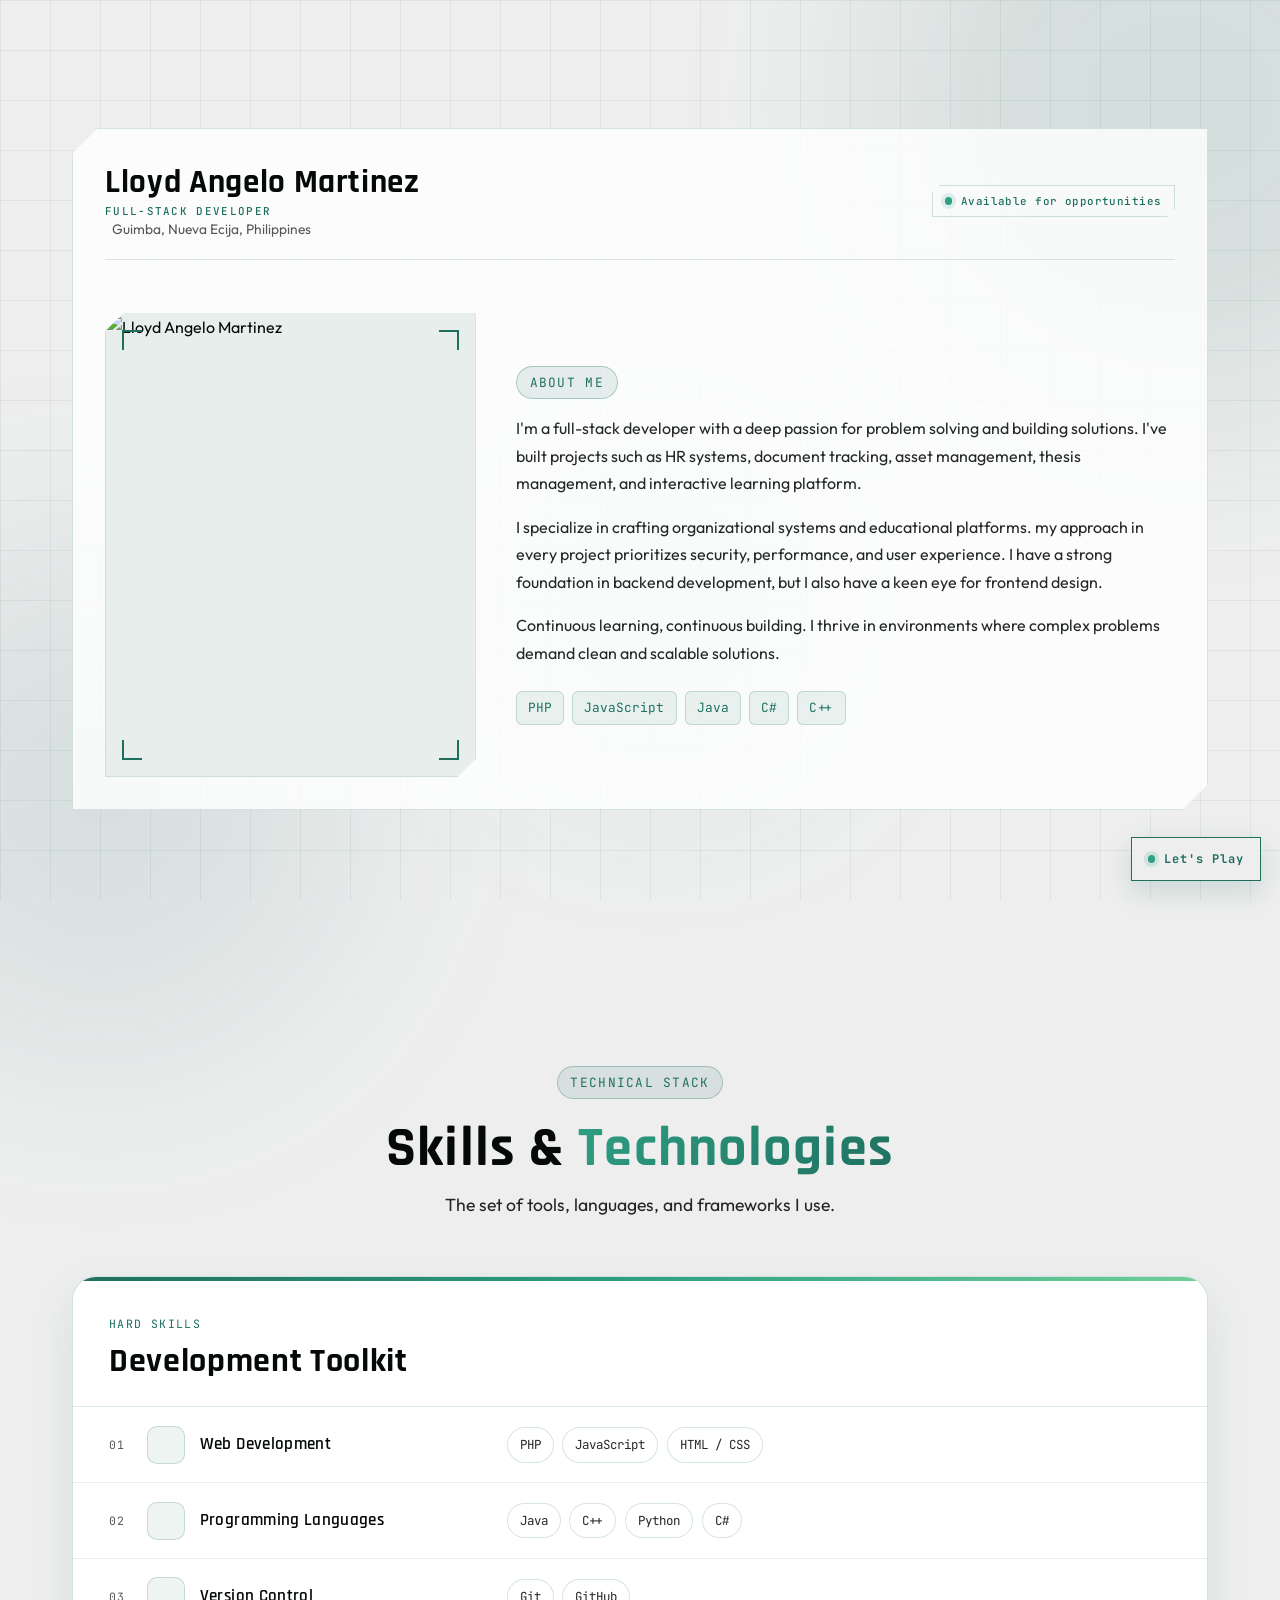
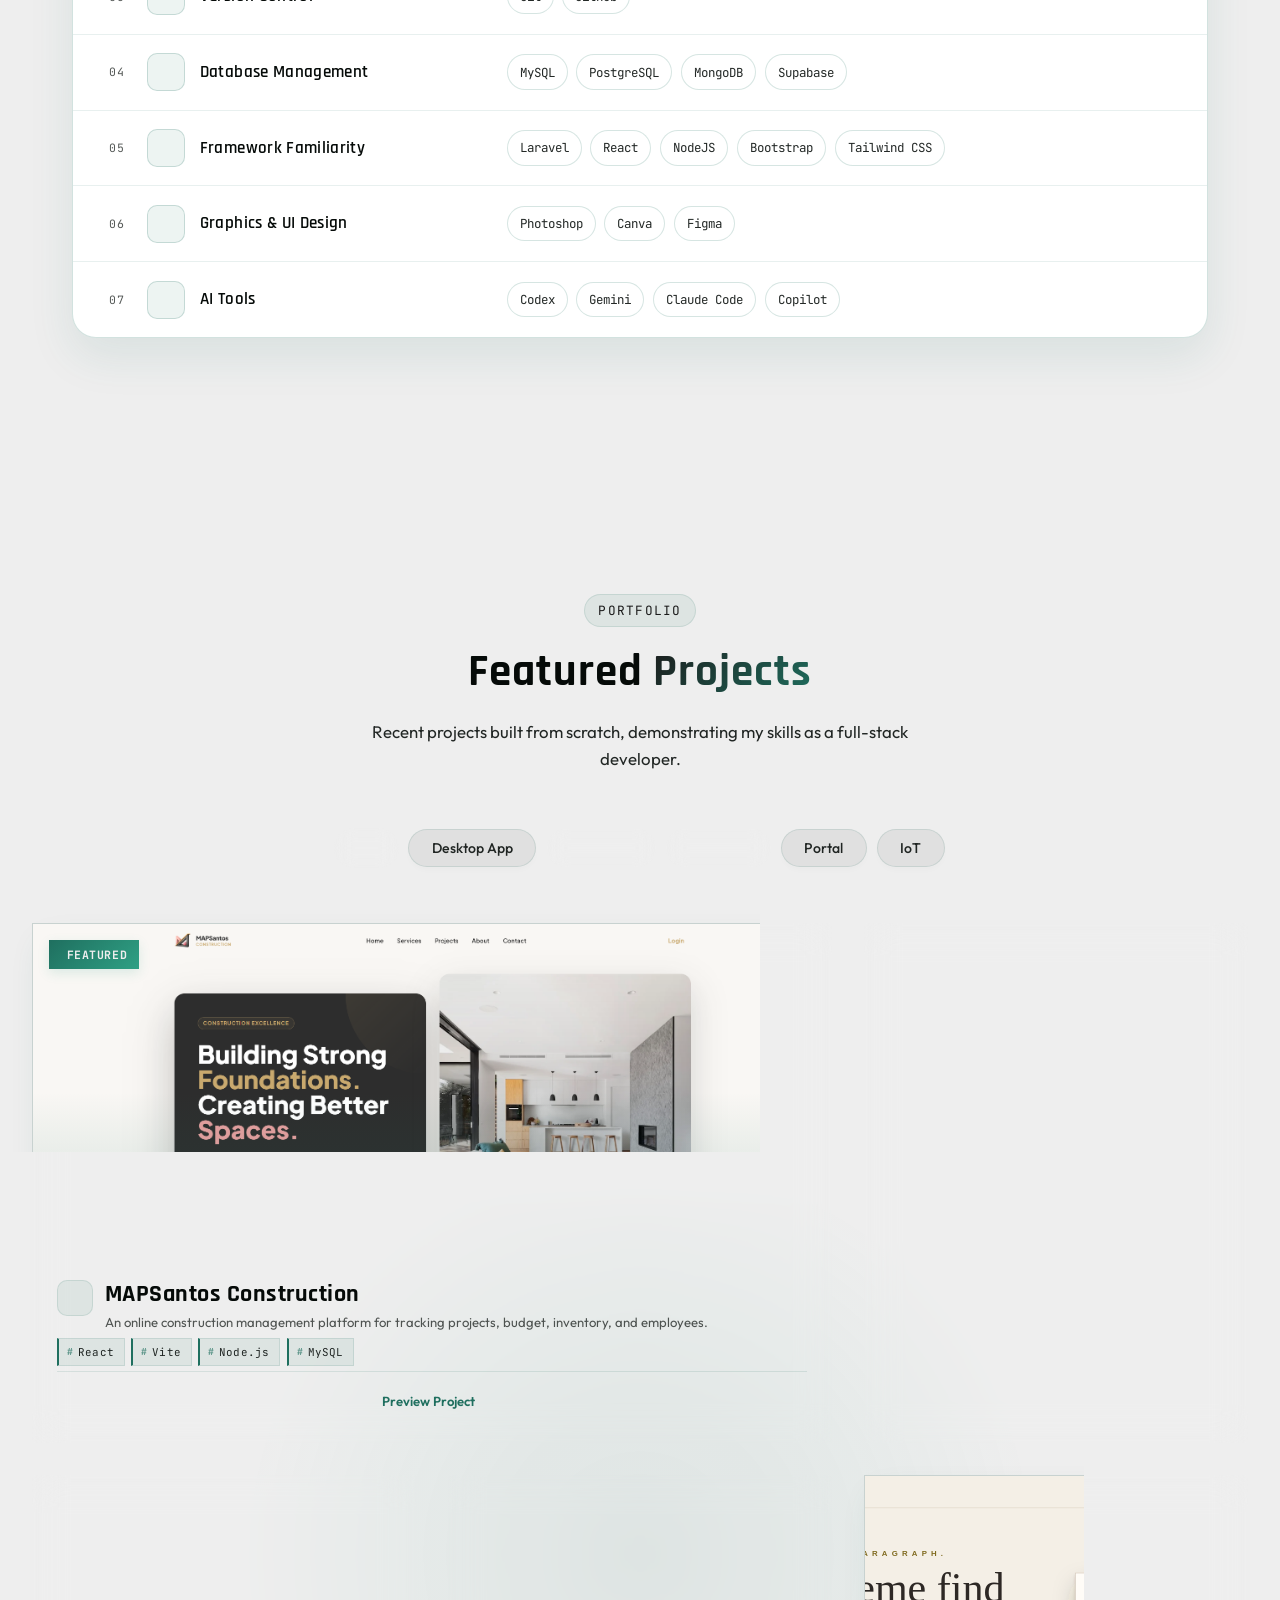
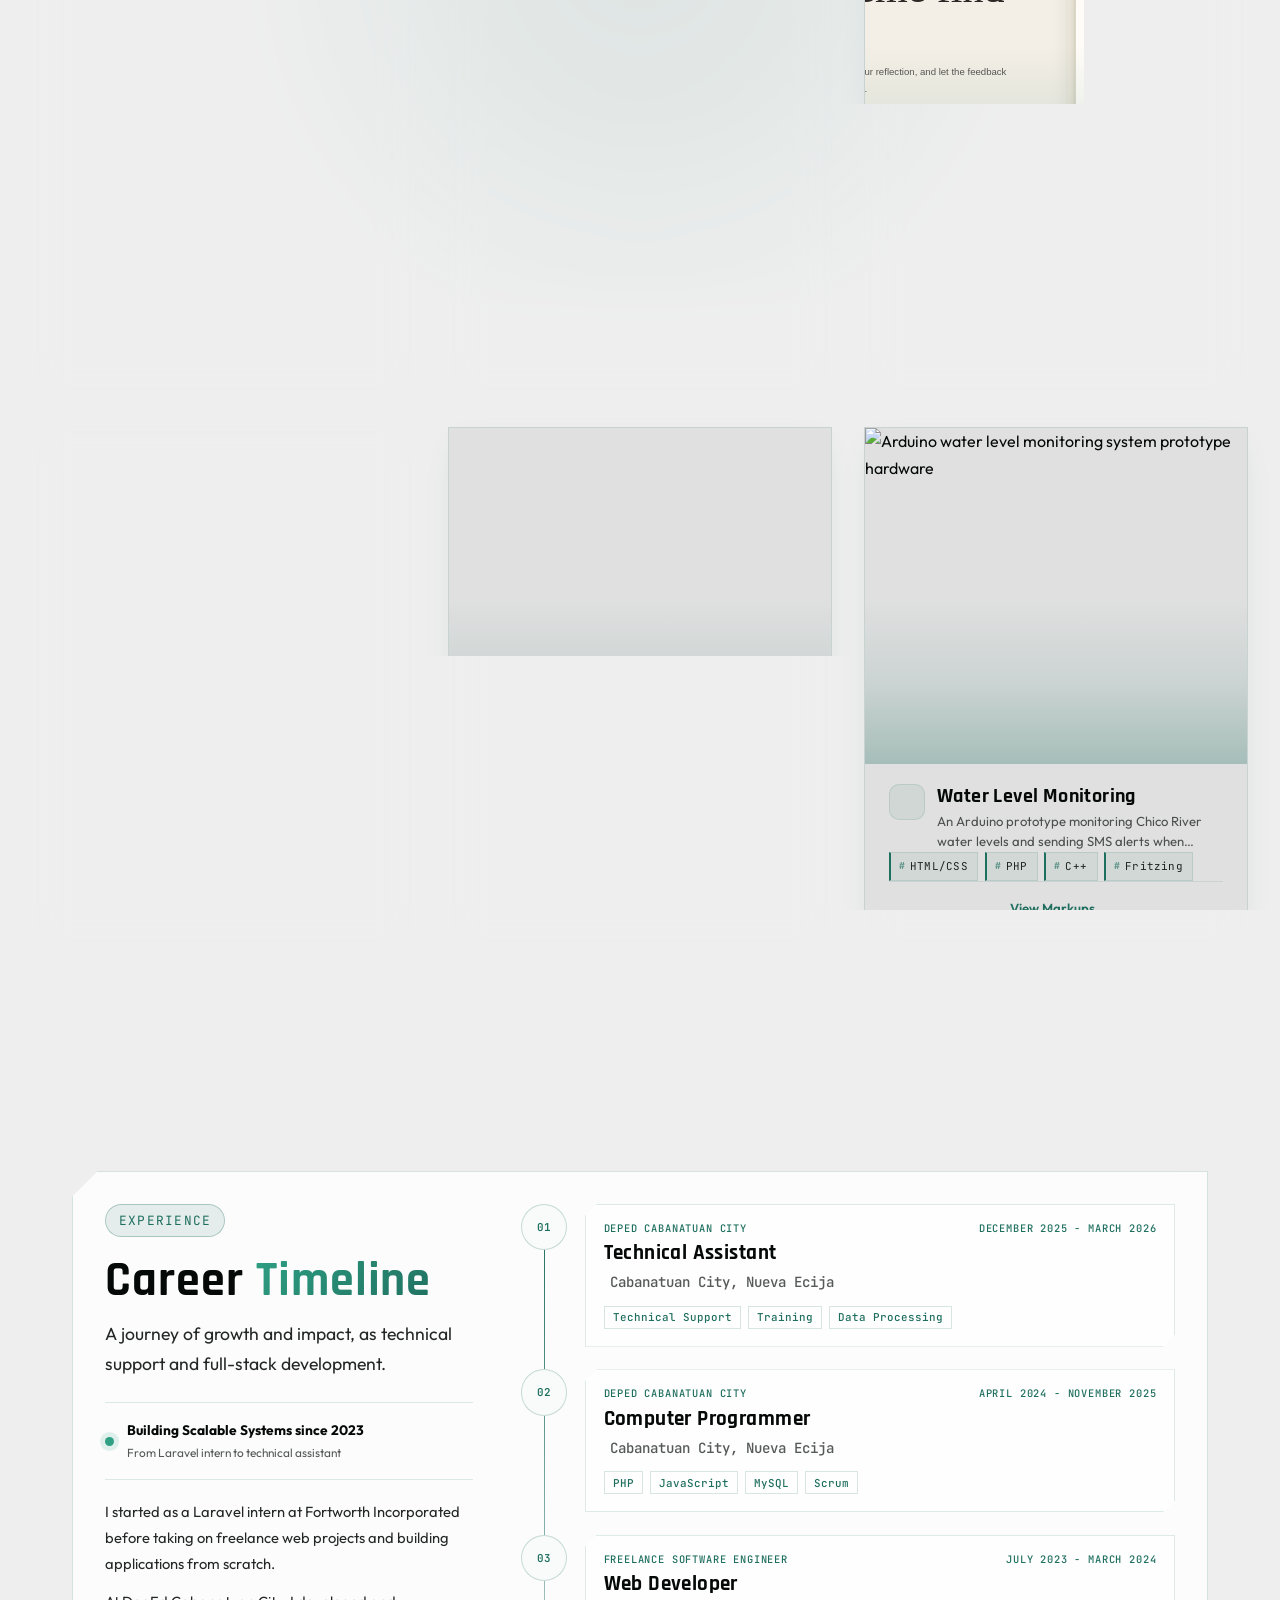
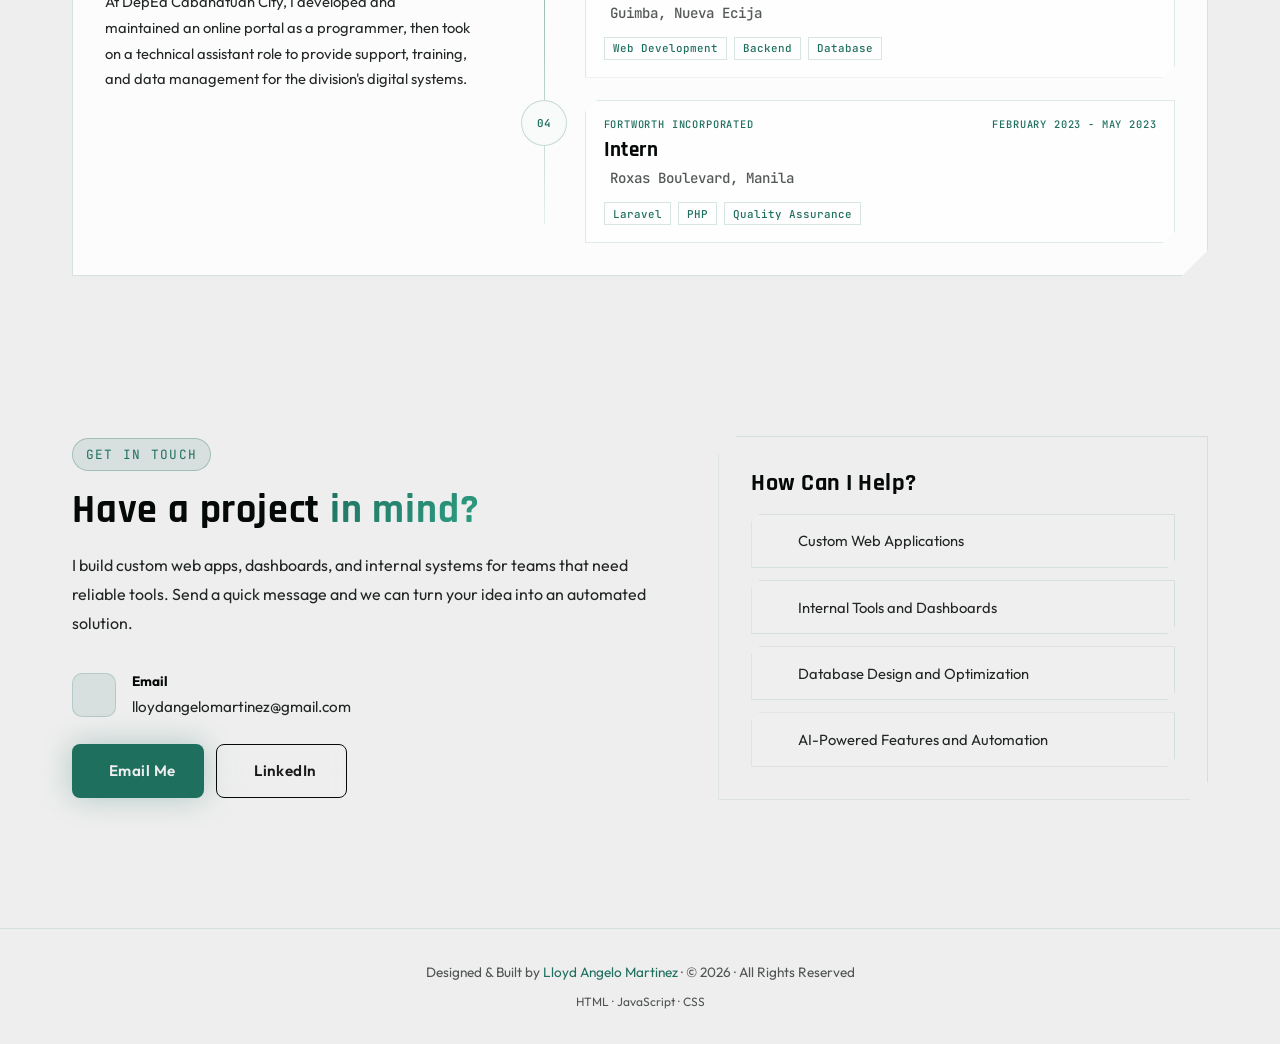
==== commit dcd648ed: "Update index.html" ====
--- a/index.html
+++ b/index.html
@@ -648,7 +648,7 @@
           <div class="section-tag">Get In Touch</div>
           <div class="contact-info">
             <h2>
-              Have a project<br /><span style="
+              Have a project<span style="
                     background: linear-gradient(
                       135deg,
                       var(--primary),
@@ -656,7 +656,7 @@
                     );
                     -webkit-background-clip: text;
                     -webkit-text-fill-color: transparent;
-                  ">in mind?</span>
+                  "> in mind?</span>
             </h2>
             <p>
               I build custom web apps, dashboards, and internal systems for
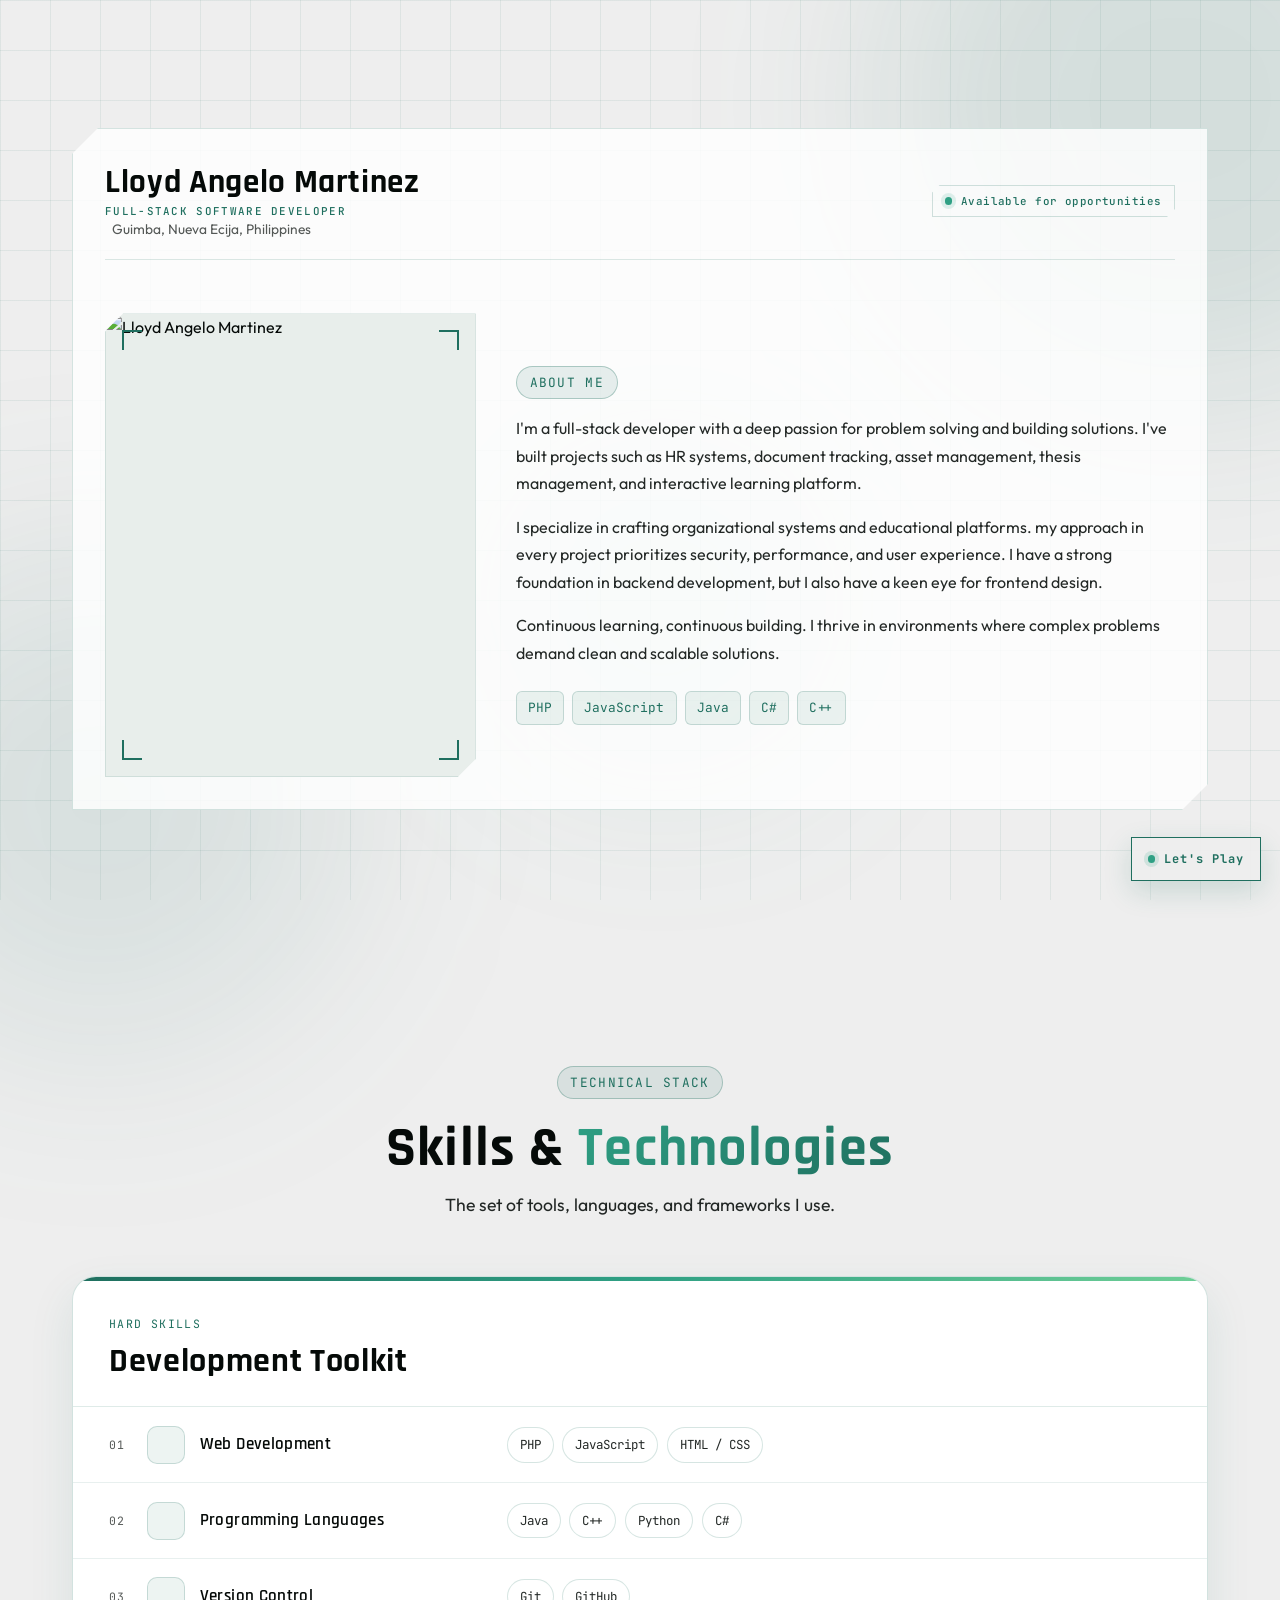
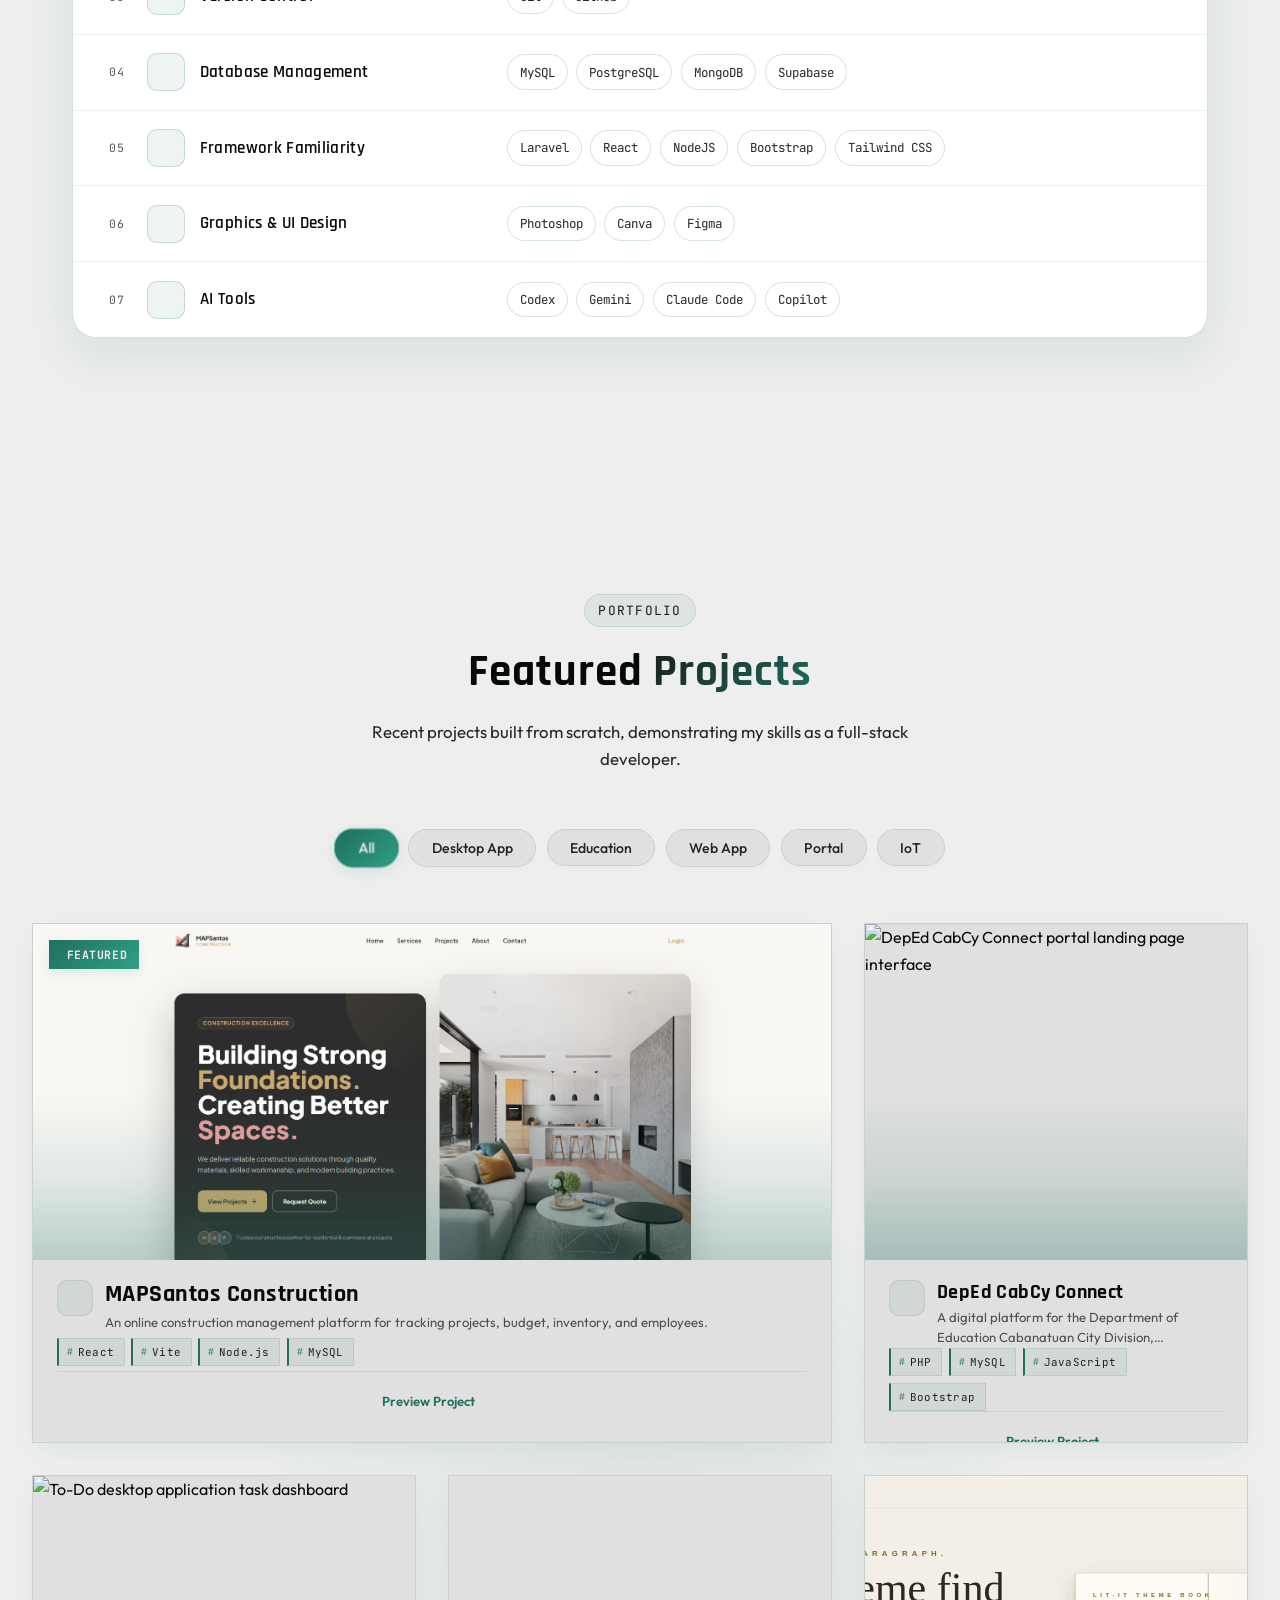
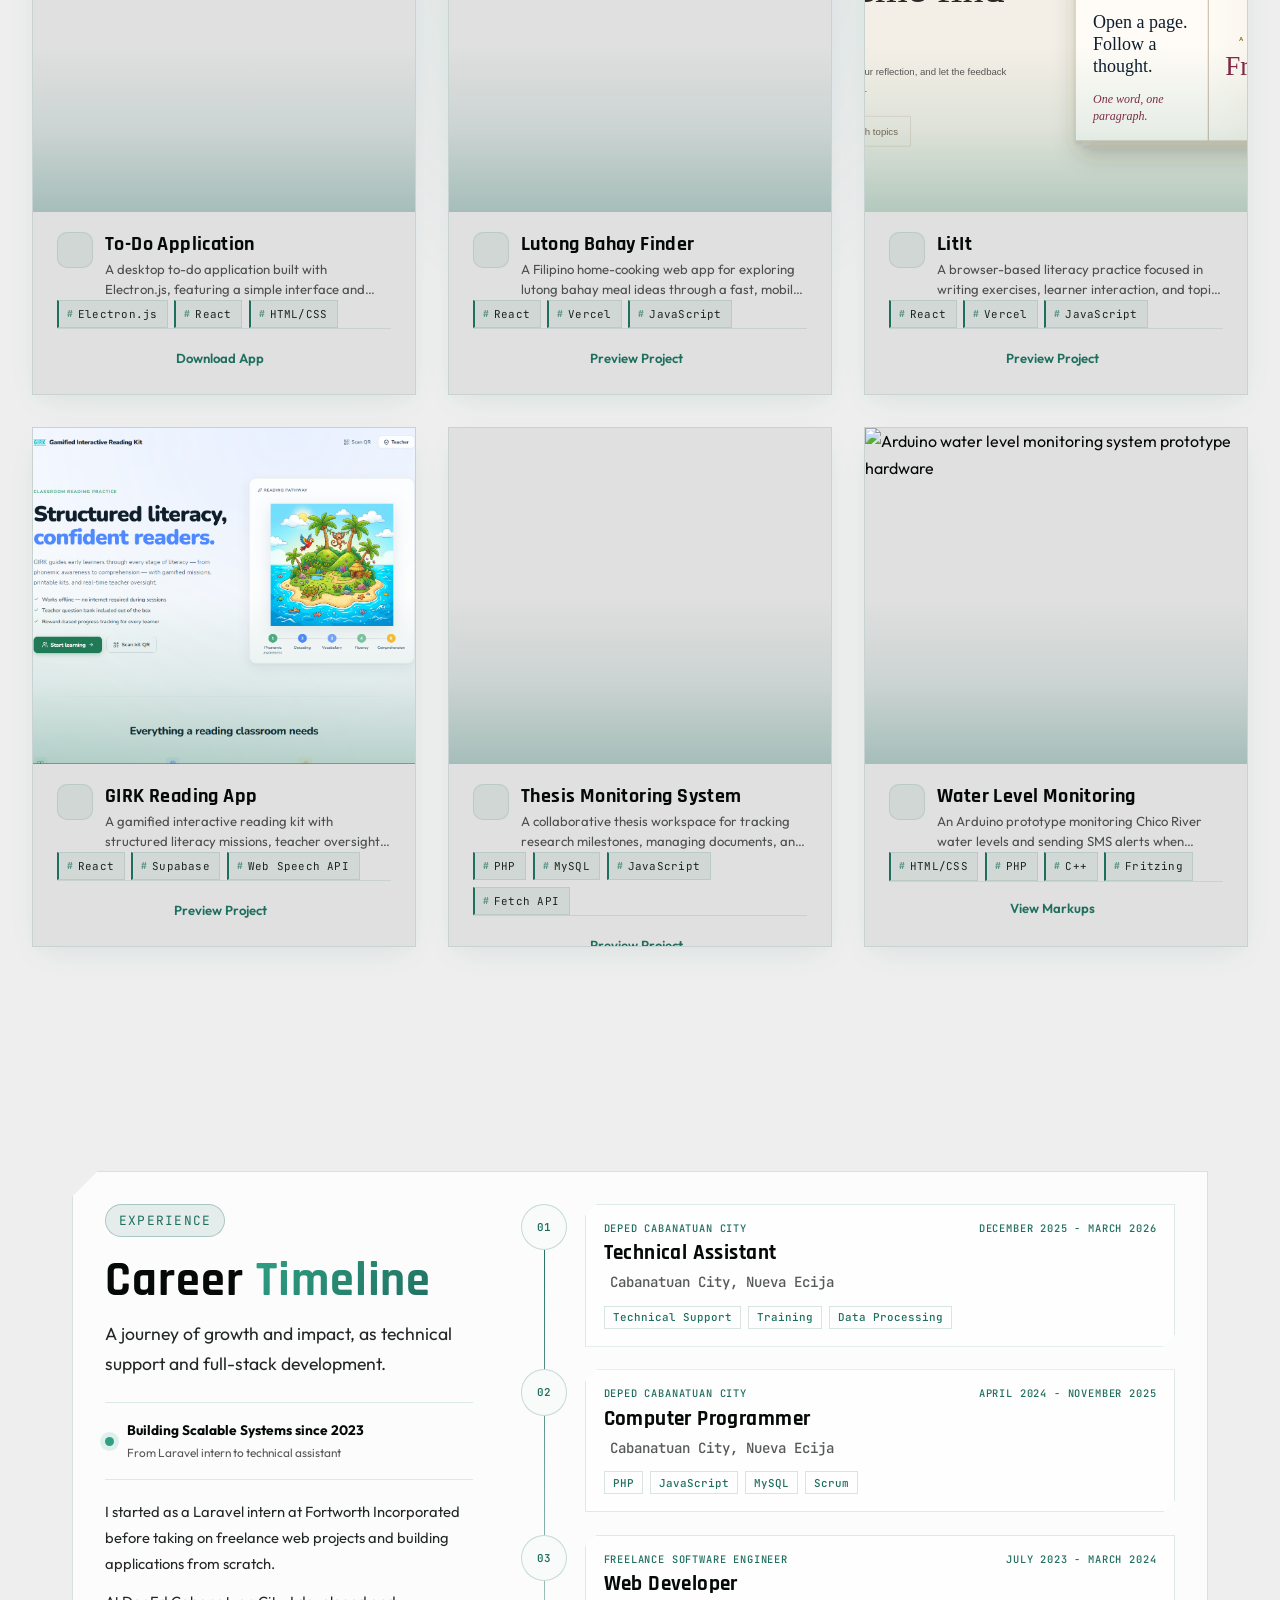
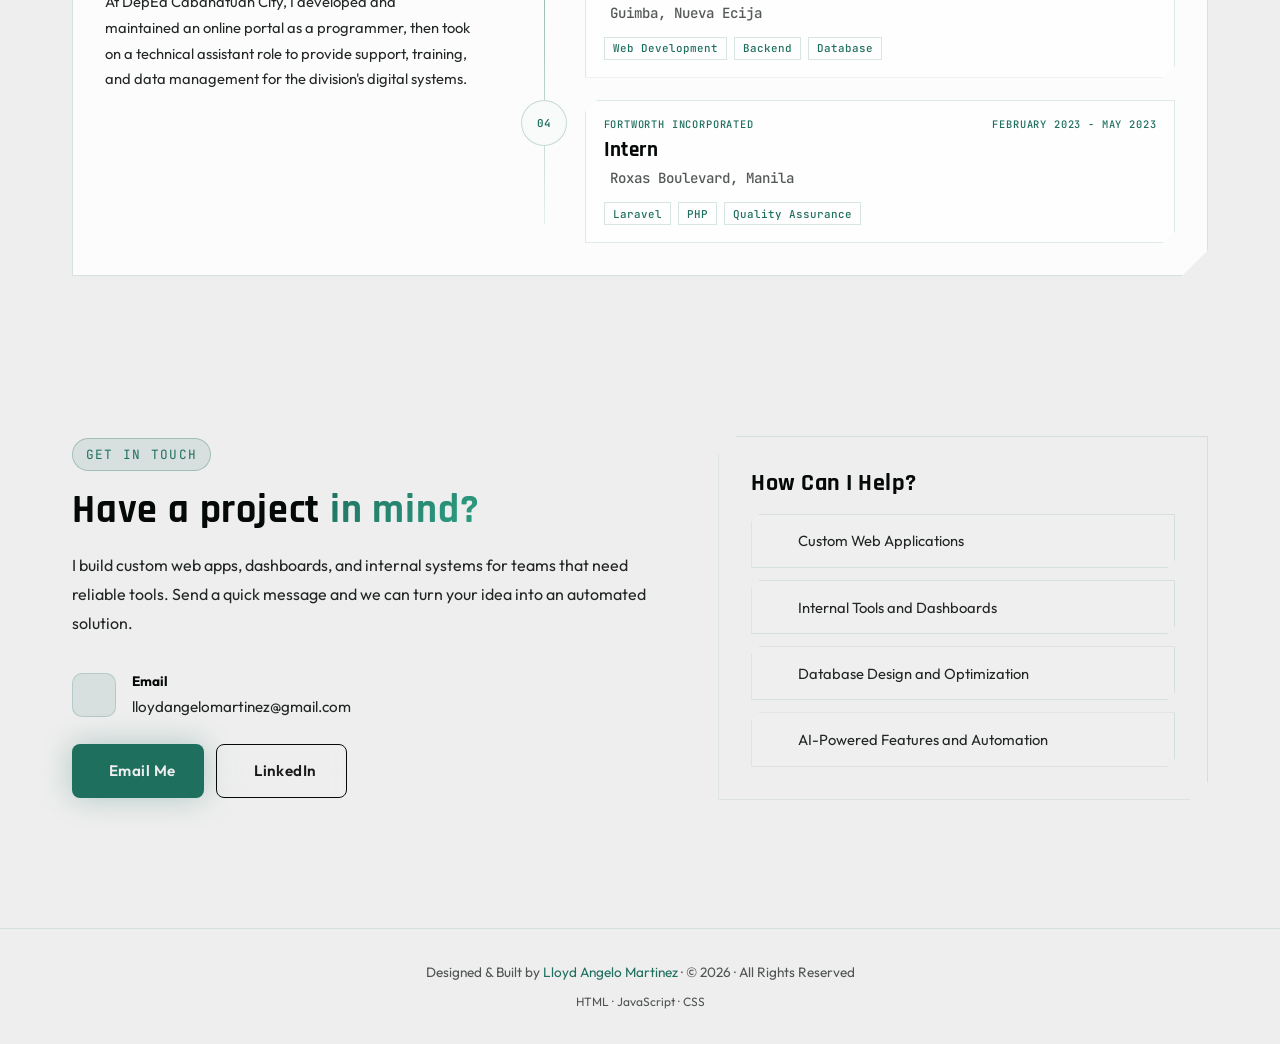
==== commit d043bf61: "Update identity-kicker to 'Full-stack Software Developer'" ====
--- a/index.html
+++ b/index.html
@@ -43,7 +43,7 @@
         <div class="about-profile">
           <div class="identity-copy">
             <h1>Lloyd Angelo Martinez</h1>
-            <span class="identity-kicker">Full-stack Developer</span>
+            <span class="identity-kicker">Full-stack Software Developer</span>
             <p>
               <i class="fas fa-map-marker-alt" aria-hidden="true"></i> Guimba,
               Nueva Ecija, Philippines
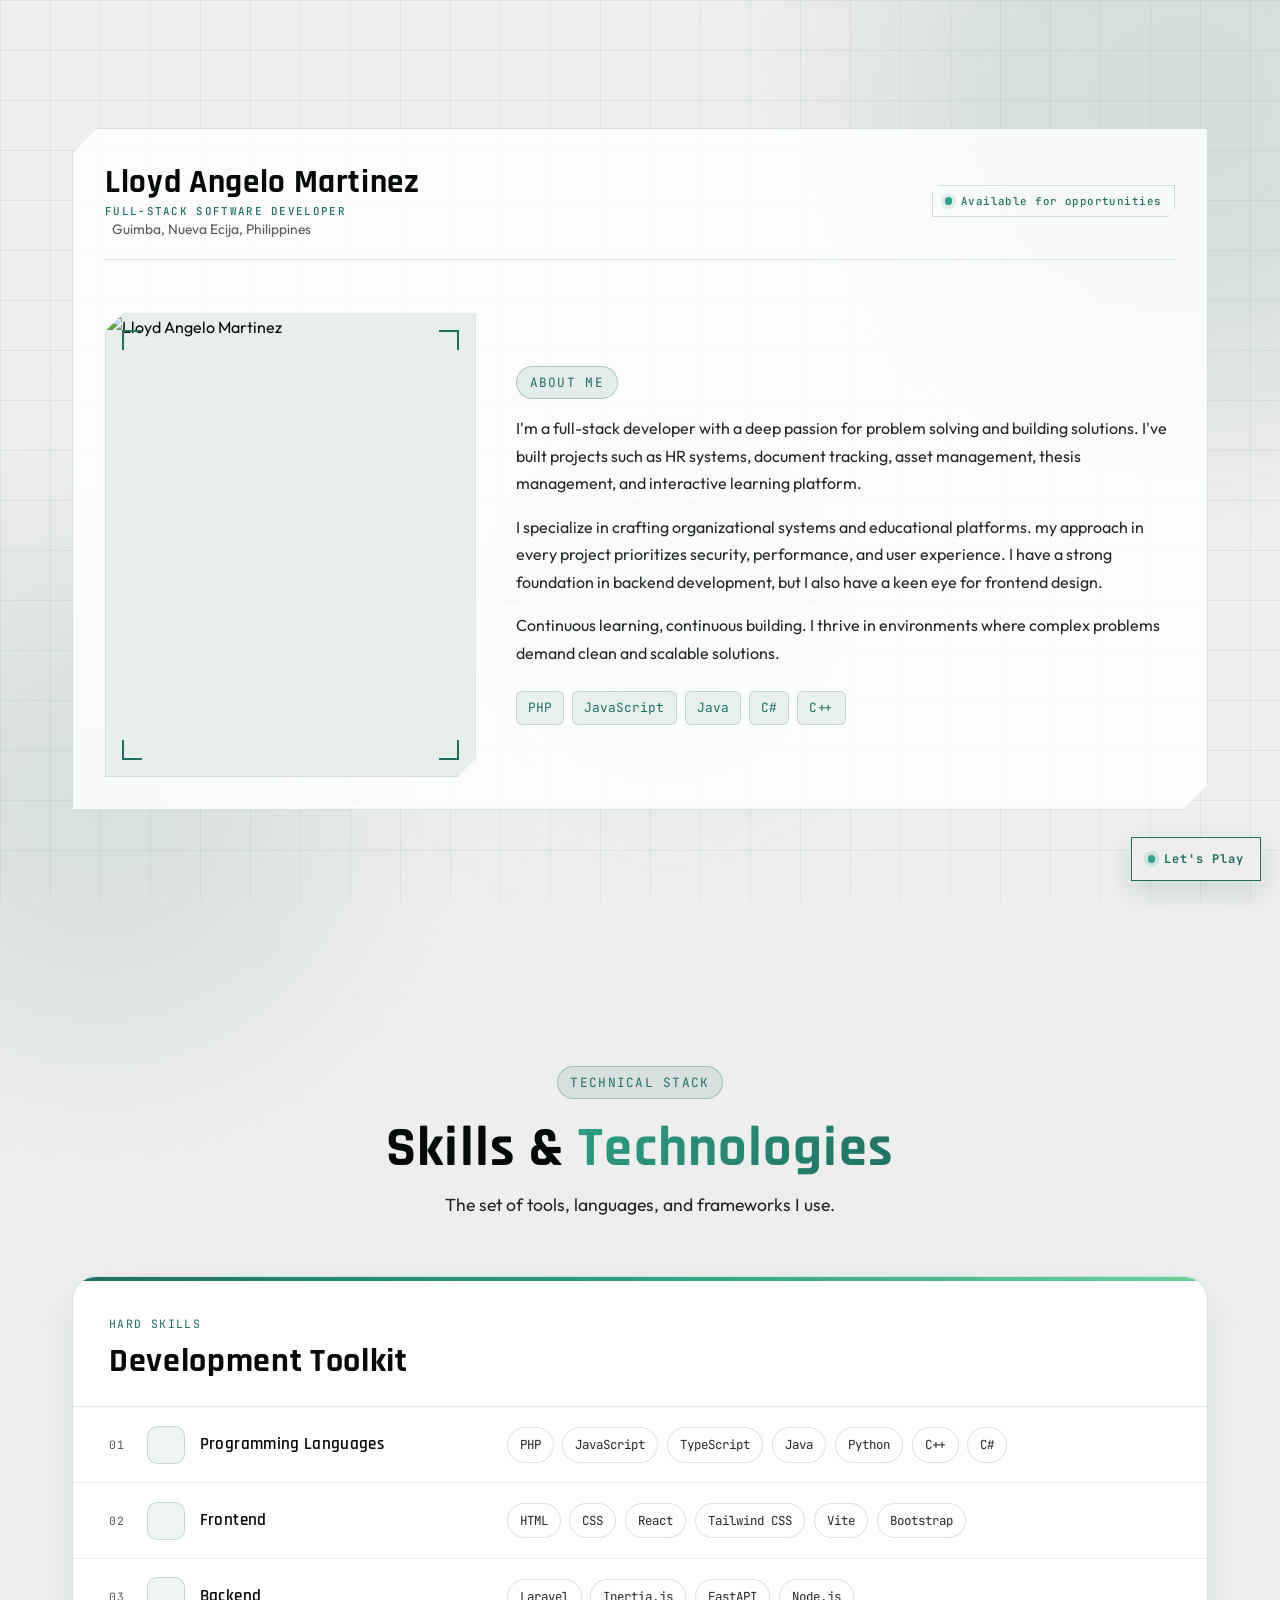
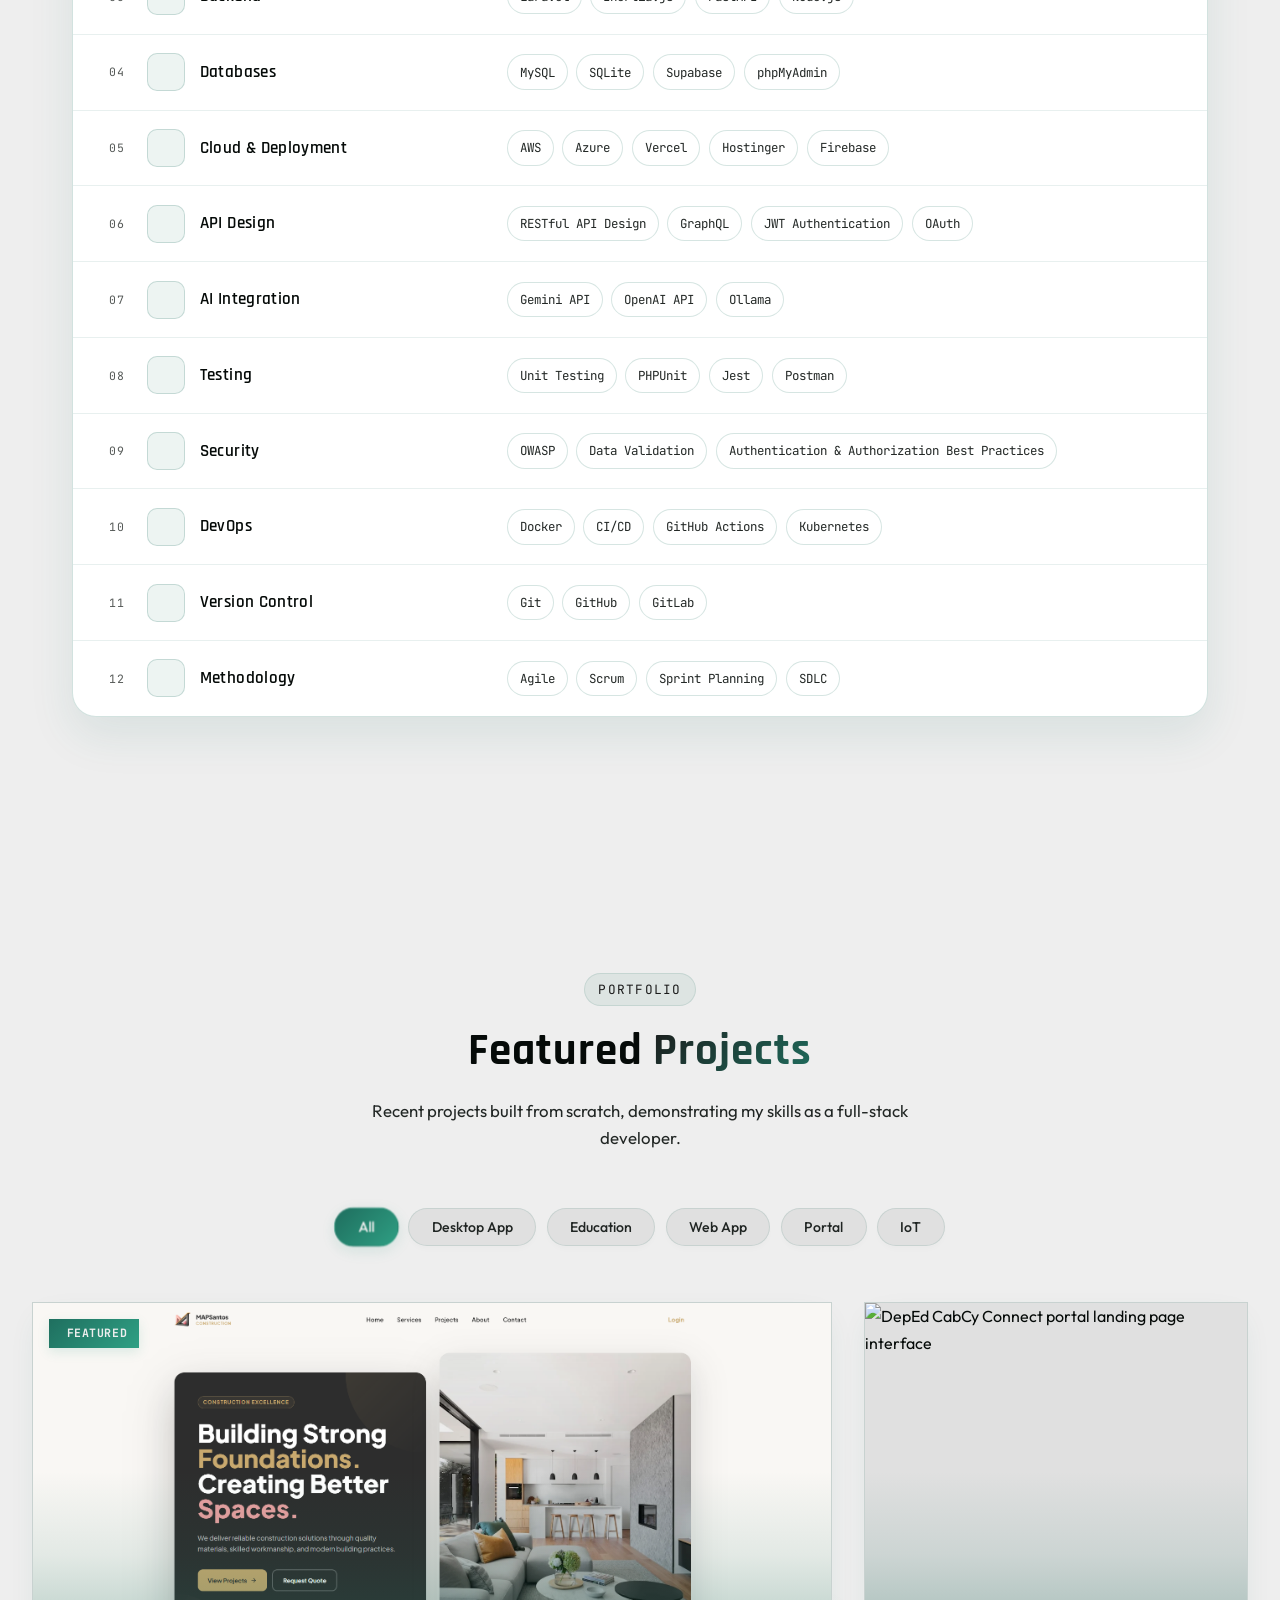
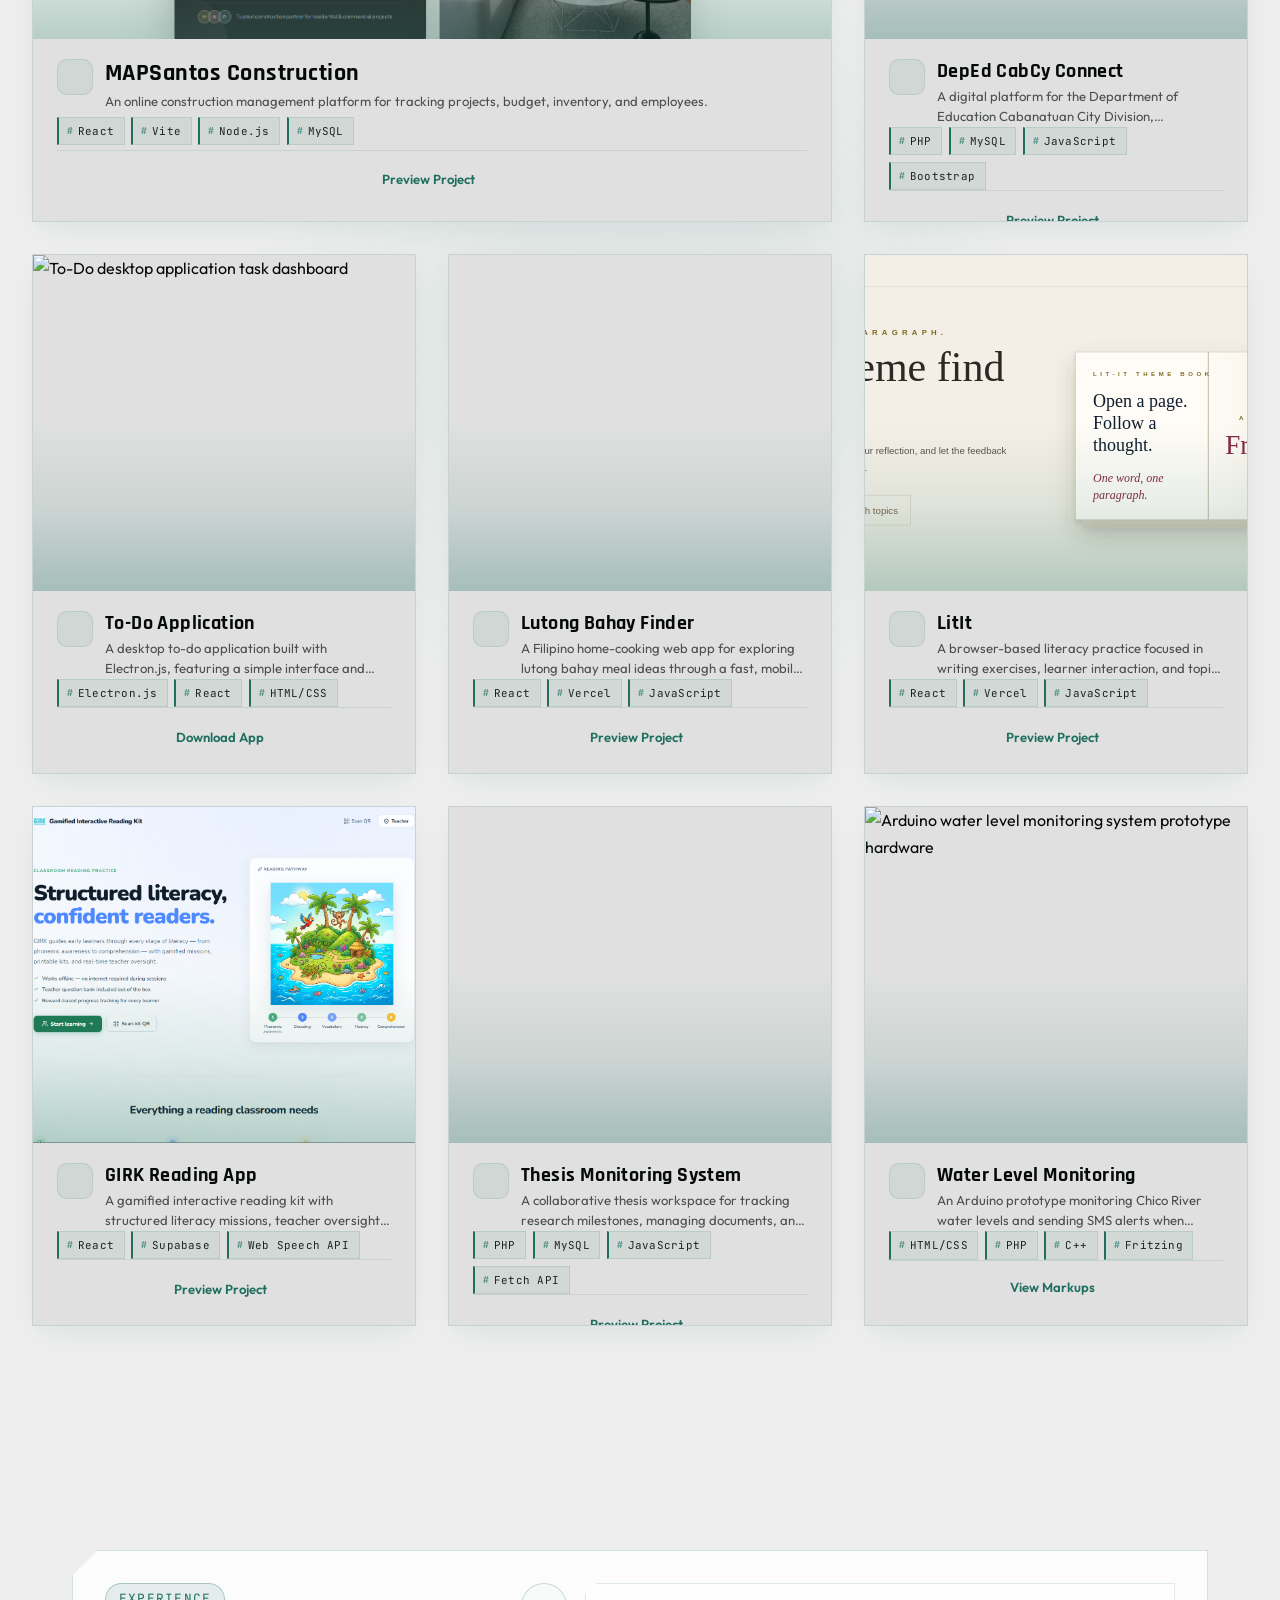
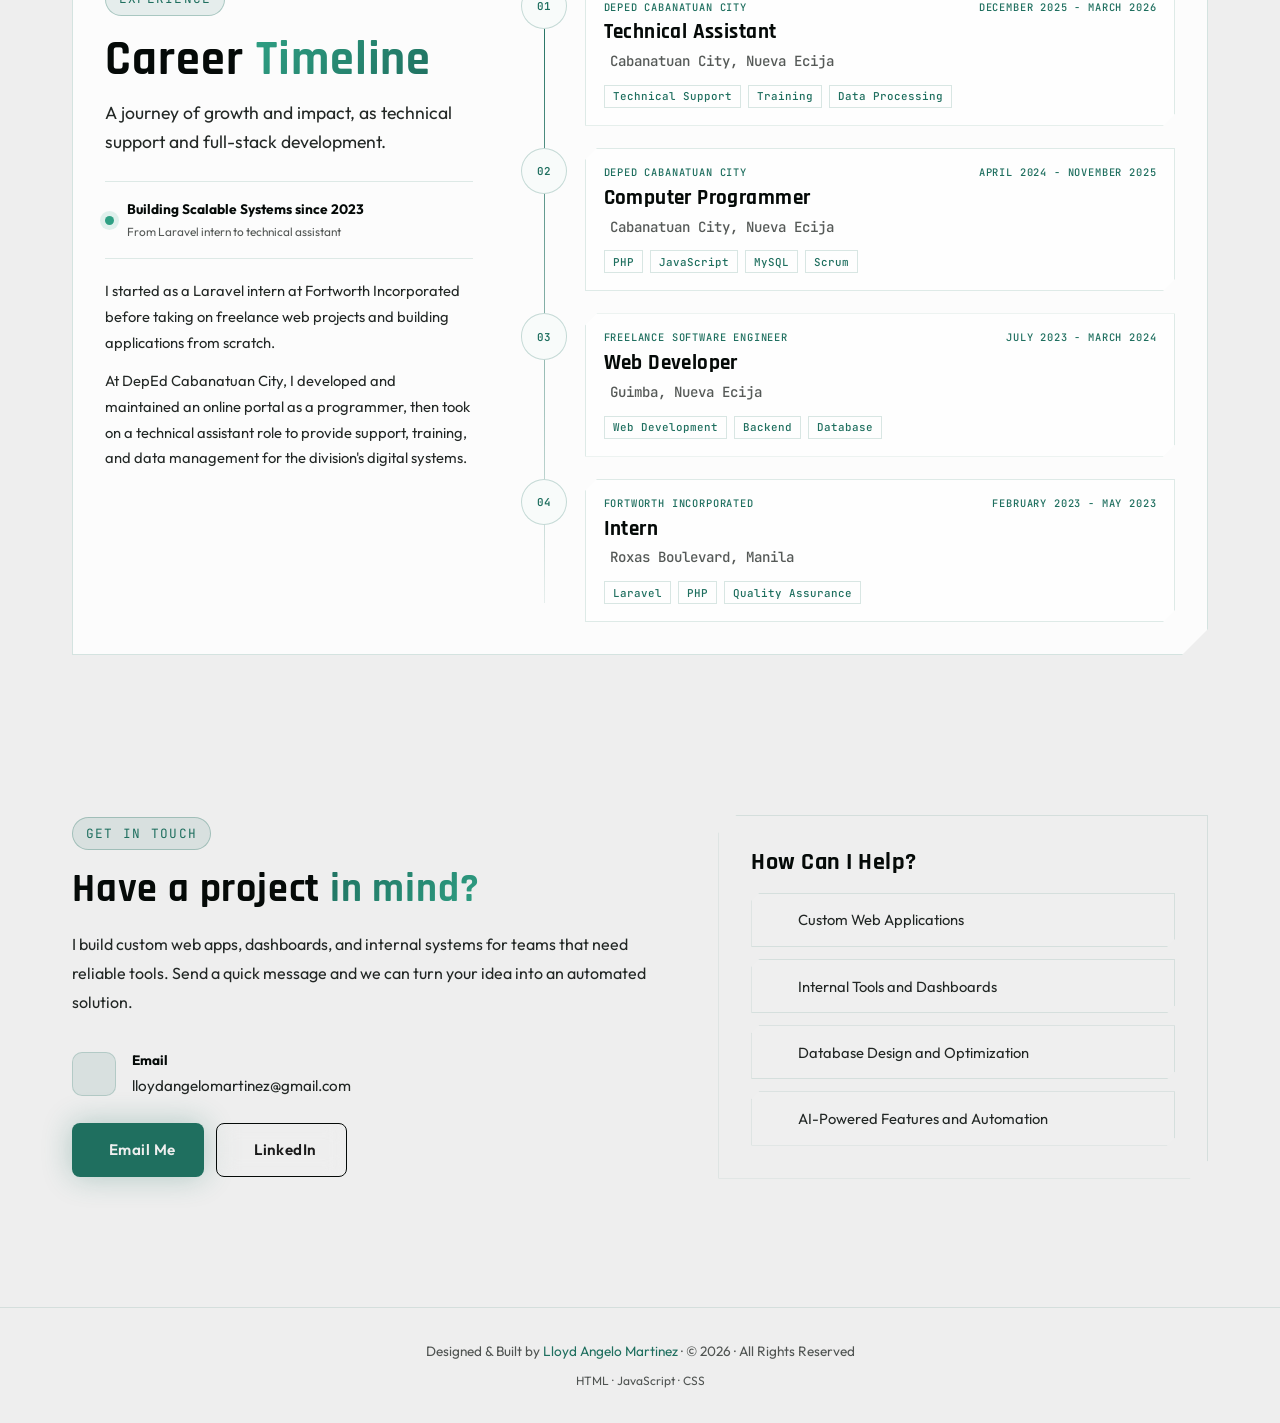
==== commit e280e97c: "Update portfolio skills and technologies" ====
--- a/index.html
+++ b/index.html
@@ -118,34 +118,159 @@
             <div class="stack-row-heading">
               <span class="stack-row-number">01</span>
               <div class="stack-row-icon">
-                <i class="fas fa-code" aria-hidden="true"></i>
-              </div>
-              <h4>Web Development</h4>
+                <i class="fas fa-terminal" aria-hidden="true"></i>
+              </div>
+              <h4>Programming Languages</h4>
             </div>
             <div class="stack-tags">
               <span>PHP</span>
               <span>JavaScript</span>
-              <span>HTML / CSS</span>
+              <span>TypeScript</span>
+              <span>Java</span>
+              <span>Python</span>
+              <span>C++</span>
+              <span>C#</span>
             </div>
           </article>
           <article class="stack-row">
             <div class="stack-row-heading">
               <span class="stack-row-number">02</span>
               <div class="stack-row-icon">
-                <i class="fas fa-terminal" aria-hidden="true"></i>
-              </div>
-              <h4>Programming Languages</h4>
-            </div>
-            <div class="stack-tags">
-              <span>Java</span>
-              <span>C++</span>
-              <span>Python</span>
-              <span>C#</span>
+                <i class="fas fa-desktop" aria-hidden="true"></i>
+              </div>
+              <h4>Frontend</h4>
+            </div>
+            <div class="stack-tags">
+              <span>HTML</span>
+              <span>CSS</span>
+              <span>React</span>
+              <span>Tailwind CSS</span>
+              <span>Vite</span>
+              <span>Bootstrap</span>
             </div>
           </article>
           <article class="stack-row">
             <div class="stack-row-heading">
               <span class="stack-row-number">03</span>
+              <div class="stack-row-icon">
+                <i class="fas fa-server" aria-hidden="true"></i>
+              </div>
+              <h4>Backend</h4>
+            </div>
+            <div class="stack-tags">
+              <span>Laravel</span>
+              <span>Inertia.js</span>
+              <span>FastAPI</span>
+              <span>Node.js</span>
+            </div>
+          </article>
+          <article class="stack-row">
+            <div class="stack-row-heading">
+              <span class="stack-row-number">04</span>
+              <div class="stack-row-icon">
+                <i class="fas fa-database" aria-hidden="true"></i>
+              </div>
+              <h4>Databases</h4>
+            </div>
+            <div class="stack-tags">
+              <span>MySQL</span>
+              <span>SQLite</span>
+              <span>Supabase</span>
+              <span>phpMyAdmin</span>
+            </div>
+          </article>
+          <article class="stack-row">
+            <div class="stack-row-heading">
+              <span class="stack-row-number">05</span>
+              <div class="stack-row-icon">
+                <i class="fas fa-cloud" aria-hidden="true"></i>
+              </div>
+              <h4>Cloud &amp; Deployment</h4>
+            </div>
+            <div class="stack-tags">
+              <span>AWS</span>
+              <span>Azure</span>
+              <span>Vercel</span>
+              <span>Hostinger</span>
+              <span>Firebase</span>
+            </div>
+          </article>
+          <article class="stack-row">
+            <div class="stack-row-heading">
+              <span class="stack-row-number">06</span>
+              <div class="stack-row-icon">
+                <i class="fas fa-plug" aria-hidden="true"></i>
+              </div>
+              <h4>API Design</h4>
+            </div>
+            <div class="stack-tags">
+              <span>RESTful API Design</span>
+              <span>GraphQL</span>
+              <span>JWT Authentication</span>
+              <span>OAuth</span>
+            </div>
+          </article>
+          <article class="stack-row">
+            <div class="stack-row-heading">
+              <span class="stack-row-number">07</span>
+              <div class="stack-row-icon">
+                <i class="fas fa-robot" aria-hidden="true"></i>
+              </div>
+              <h4>AI Integration</h4>
+            </div>
+            <div class="stack-tags">
+              <span>Gemini API</span>
+              <span>OpenAI API</span>
+              <span>Ollama</span>
+            </div>
+          </article>
+          <article class="stack-row">
+            <div class="stack-row-heading">
+              <span class="stack-row-number">08</span>
+              <div class="stack-row-icon">
+                <i class="fas fa-vial" aria-hidden="true"></i>
+              </div>
+              <h4>Testing</h4>
+            </div>
+            <div class="stack-tags">
+              <span>Unit Testing</span>
+              <span>PHPUnit</span>
+              <span>Jest</span>
+              <span>Postman</span>
+            </div>
+          </article>
+          <article class="stack-row">
+            <div class="stack-row-heading">
+              <span class="stack-row-number">09</span>
+              <div class="stack-row-icon">
+                <i class="fas fa-shield-alt" aria-hidden="true"></i>
+              </div>
+              <h4>Security</h4>
+            </div>
+            <div class="stack-tags">
+              <span>OWASP</span>
+              <span>Data Validation</span>
+              <span>Authentication &amp; Authorization Best Practices</span>
+            </div>
+          </article>
+          <article class="stack-row">
+            <div class="stack-row-heading">
+              <span class="stack-row-number">10</span>
+              <div class="stack-row-icon">
+                <i class="fas fa-cogs" aria-hidden="true"></i>
+              </div>
+              <h4>DevOps</h4>
+            </div>
+            <div class="stack-tags">
+              <span>Docker</span>
+              <span>CI/CD</span>
+              <span>GitHub Actions</span>
+              <span>Kubernetes</span>
+            </div>
+          </article>
+          <article class="stack-row">
+            <div class="stack-row-heading">
+              <span class="stack-row-number">11</span>
               <div class="stack-row-icon">
                 <i class="fas fa-code-branch" aria-hidden="true"></i>
               </div>
@@ -154,66 +279,22 @@
             <div class="stack-tags">
               <span>Git</span>
               <span>GitHub</span>
-            </div>
-          </article>
-          <article class="stack-row">
-            <div class="stack-row-heading">
-              <span class="stack-row-number">04</span>
-              <div class="stack-row-icon">
-                <i class="fas fa-database" aria-hidden="true"></i>
-              </div>
-              <h4>Database Management</h4>
-            </div>
-            <div class="stack-tags">
-              <span>MySQL</span>
-              <span>PostgreSQL</span>
-              <span>MongoDB</span>
-              <span>Supabase</span>
-            </div>
-          </article>
-          <article class="stack-row">
-            <div class="stack-row-heading">
-              <span class="stack-row-number">05</span>
-              <div class="stack-row-icon">
-                <i class="fas fa-layer-group" aria-hidden="true"></i>
-              </div>
-              <h4>Framework Familiarity</h4>
-            </div>
-            <div class="stack-tags">
-              <span>Laravel</span>
-              <span>React</span>
-              <span>NodeJS</span>
-              <span>Bootstrap</span>
-              <span>Tailwind CSS</span>
-            </div>
-          </article>
-          <article class="stack-row">
-            <div class="stack-row-heading">
-              <span class="stack-row-number">06</span>
-              <div class="stack-row-icon">
-                <i class="fas fa-palette" aria-hidden="true"></i>
-              </div>
-              <h4>Graphics &amp; UI Design</h4>
-            </div>
-            <div class="stack-tags">
-              <span>Photoshop</span>
-              <span>Canva</span>
-              <span>Figma</span>
-            </div>
-          </article>
-          <article class="stack-row">
-            <div class="stack-row-heading">
-              <span class="stack-row-number">07</span>
-              <div class="stack-row-icon">
-                <i class="fas fa-robot" aria-hidden="true"></i>
-              </div>
-              <h4>AI Tools</h4>
-            </div>
-            <div class="stack-tags">
-              <span>Codex</span>
-              <span>Gemini</span>
-              <span>Claude Code</span>
-              <span>Copilot</span>
+              <span>GitLab</span>
+            </div>
+          </article>
+          <article class="stack-row">
+            <div class="stack-row-heading">
+              <span class="stack-row-number">12</span>
+              <div class="stack-row-icon">
+                <i class="fas fa-tasks" aria-hidden="true"></i>
+              </div>
+              <h4>Methodology</h4>
+            </div>
+            <div class="stack-tags">
+              <span>Agile</span>
+              <span>Scrum</span>
+              <span>Sprint Planning</span>
+              <span>SDLC</span>
             </div>
           </article>
         </div>
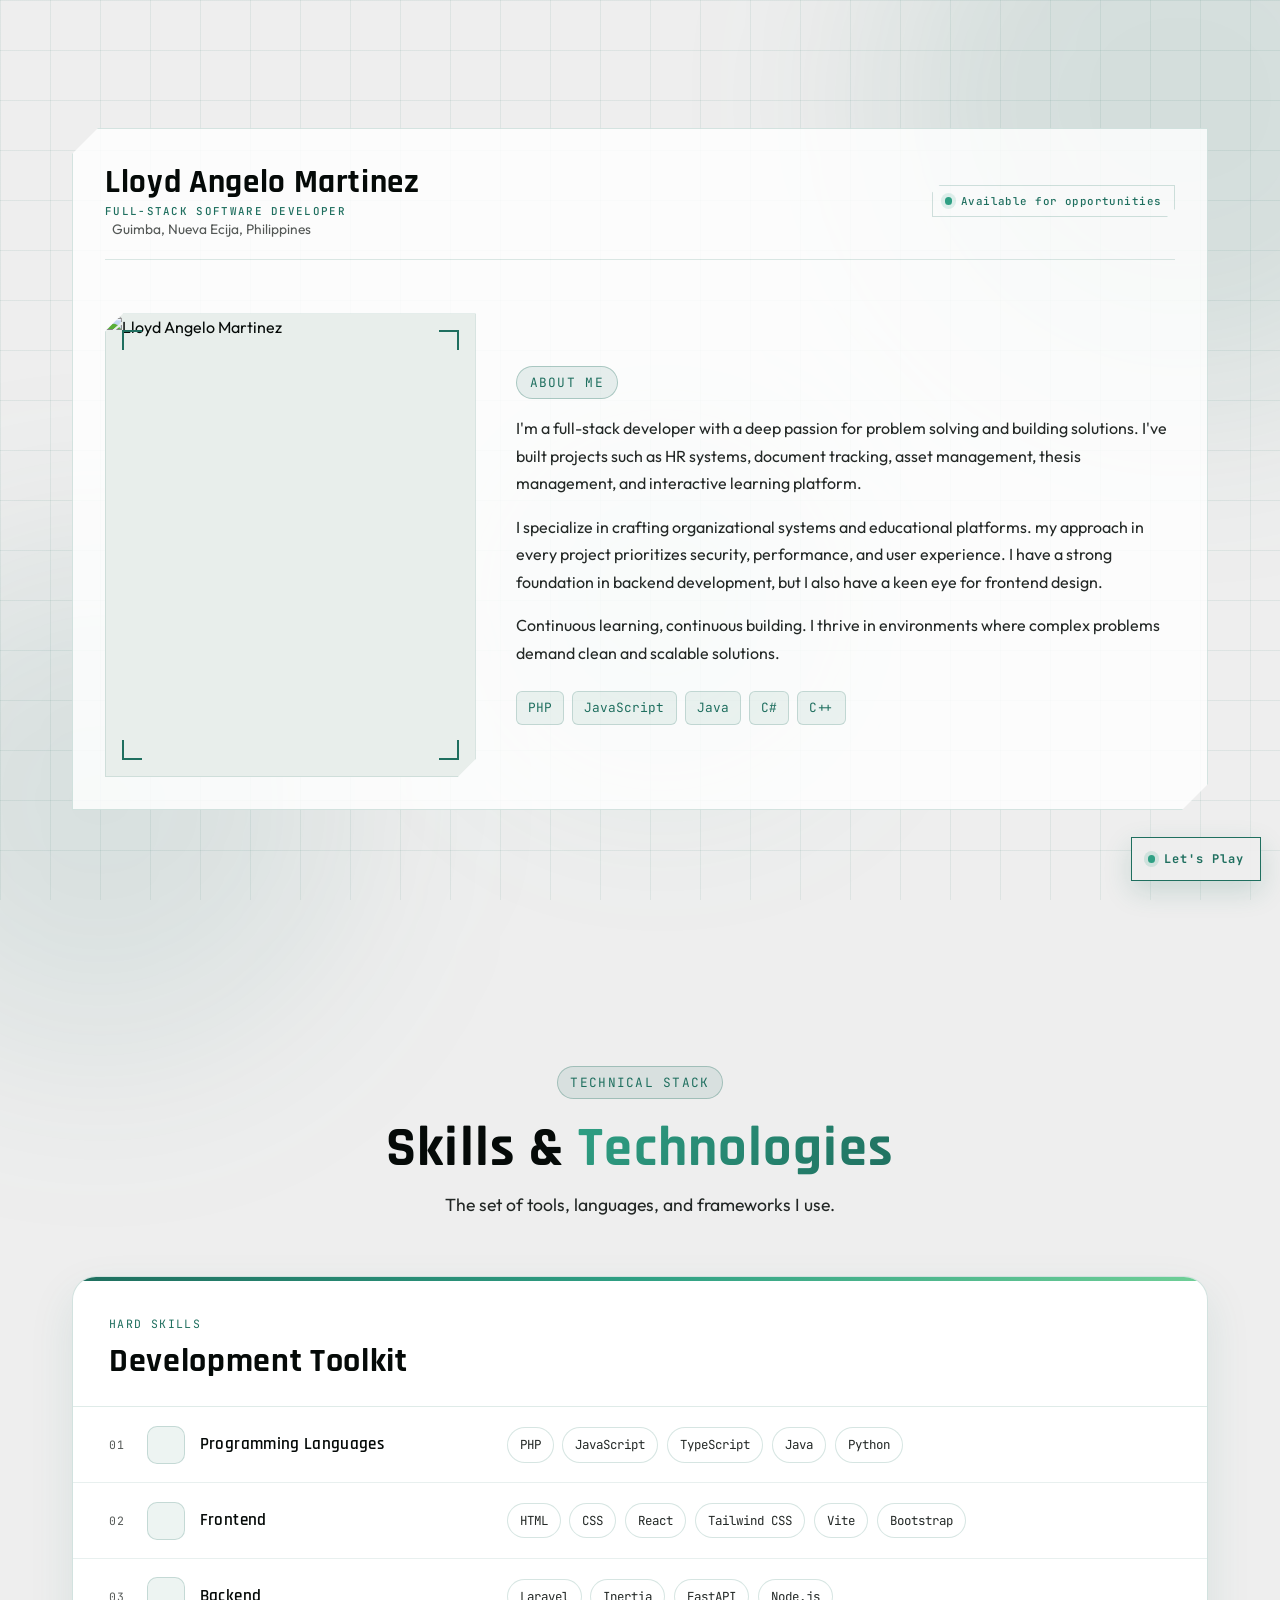
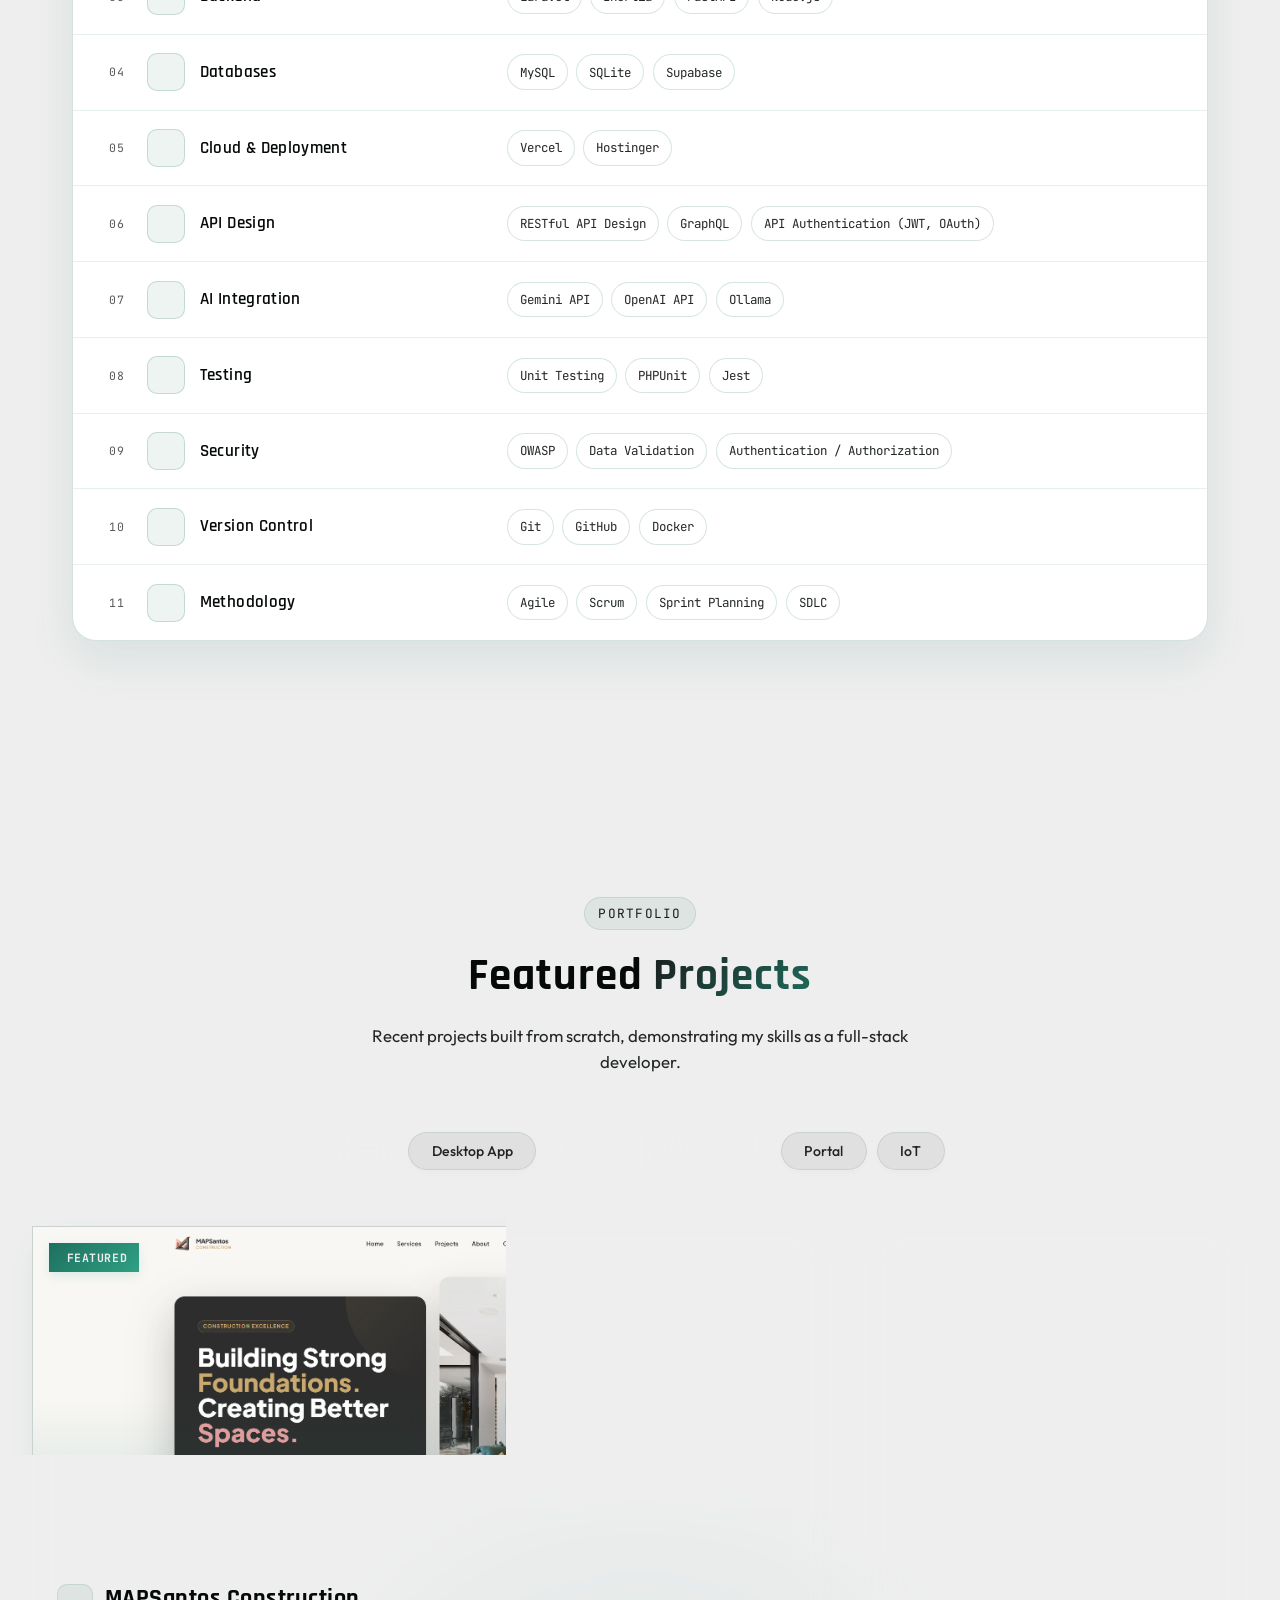
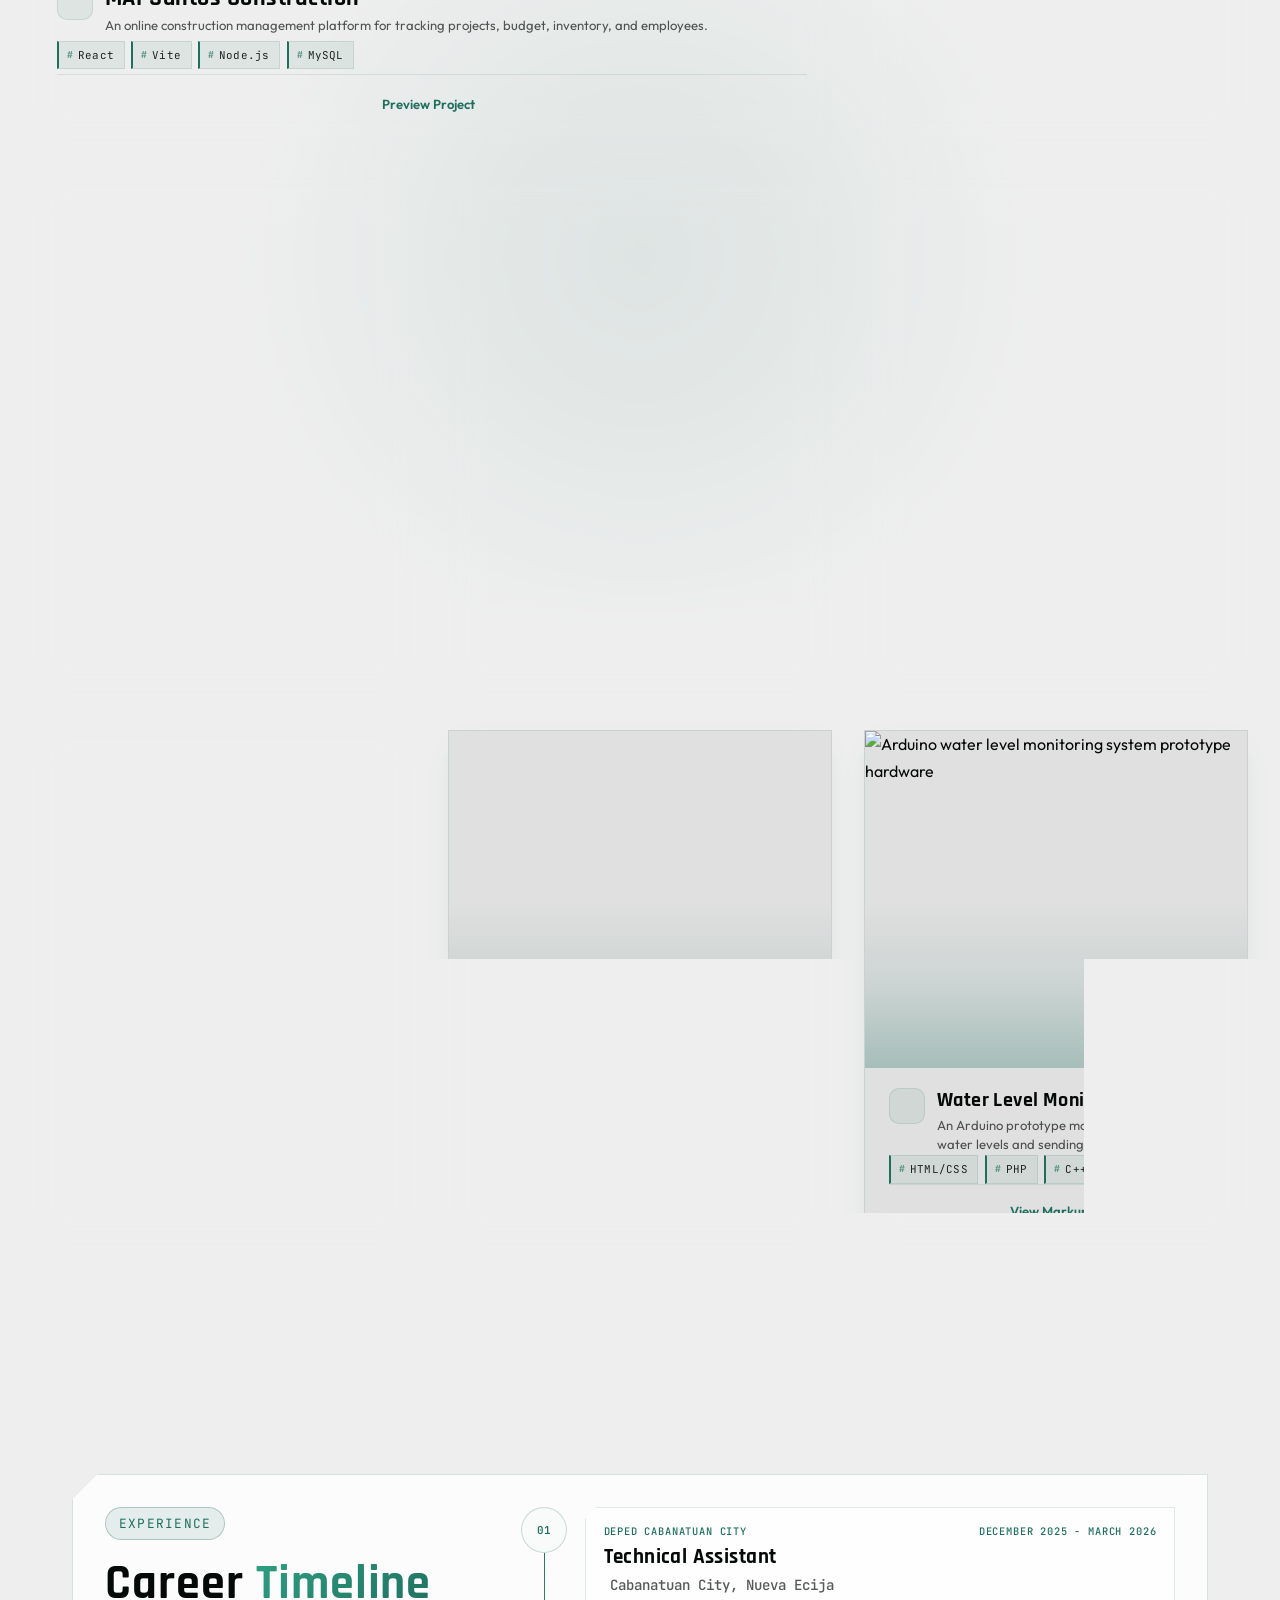
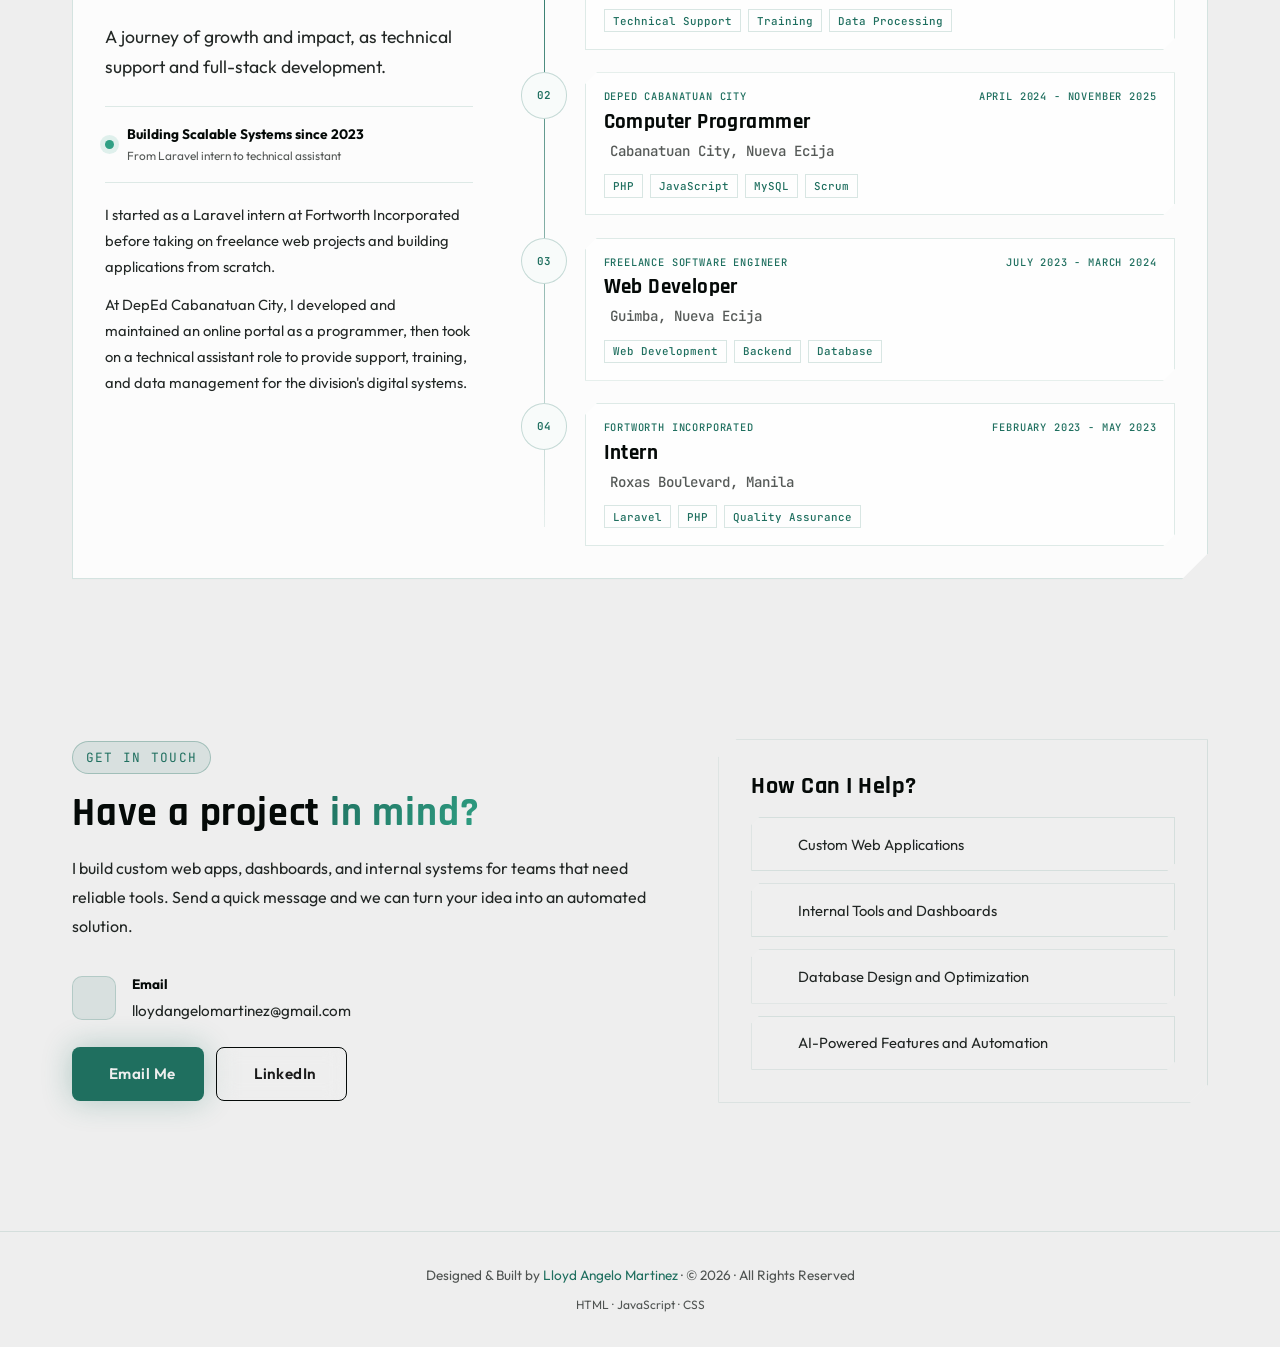
==== commit cee7f767: "Refine portfolio skills section" ====
--- a/index.html
+++ b/index.html
@@ -128,8 +128,6 @@
               <span>TypeScript</span>
               <span>Java</span>
               <span>Python</span>
-              <span>C++</span>
-              <span>C#</span>
             </div>
           </article>
           <article class="stack-row">
@@ -159,7 +157,7 @@
             </div>
             <div class="stack-tags">
               <span>Laravel</span>
-              <span>Inertia.js</span>
+              <span>Inertia</span>
               <span>FastAPI</span>
               <span>Node.js</span>
             </div>
@@ -176,7 +174,6 @@
               <span>MySQL</span>
               <span>SQLite</span>
               <span>Supabase</span>
-              <span>phpMyAdmin</span>
             </div>
           </article>
           <article class="stack-row">
@@ -188,11 +185,8 @@
               <h4>Cloud &amp; Deployment</h4>
             </div>
             <div class="stack-tags">
-              <span>AWS</span>
-              <span>Azure</span>
               <span>Vercel</span>
               <span>Hostinger</span>
-              <span>Firebase</span>
             </div>
           </article>
           <article class="stack-row">
@@ -206,8 +200,7 @@
             <div class="stack-tags">
               <span>RESTful API Design</span>
               <span>GraphQL</span>
-              <span>JWT Authentication</span>
-              <span>OAuth</span>
+              <span>API Authentication (JWT, OAuth)</span>
             </div>
           </article>
           <article class="stack-row">
@@ -236,7 +229,6 @@
               <span>Unit Testing</span>
               <span>PHPUnit</span>
               <span>Jest</span>
-              <span>Postman</span>
             </div>
           </article>
           <article class="stack-row">
@@ -250,27 +242,12 @@
             <div class="stack-tags">
               <span>OWASP</span>
               <span>Data Validation</span>
-              <span>Authentication &amp; Authorization Best Practices</span>
+              <span>Authentication / Authorization</span>
             </div>
           </article>
           <article class="stack-row">
             <div class="stack-row-heading">
               <span class="stack-row-number">10</span>
-              <div class="stack-row-icon">
-                <i class="fas fa-cogs" aria-hidden="true"></i>
-              </div>
-              <h4>DevOps</h4>
-            </div>
-            <div class="stack-tags">
-              <span>Docker</span>
-              <span>CI/CD</span>
-              <span>GitHub Actions</span>
-              <span>Kubernetes</span>
-            </div>
-          </article>
-          <article class="stack-row">
-            <div class="stack-row-heading">
-              <span class="stack-row-number">11</span>
               <div class="stack-row-icon">
                 <i class="fas fa-code-branch" aria-hidden="true"></i>
               </div>
@@ -279,12 +256,12 @@
             <div class="stack-tags">
               <span>Git</span>
               <span>GitHub</span>
-              <span>GitLab</span>
-            </div>
-          </article>
-          <article class="stack-row">
-            <div class="stack-row-heading">
-              <span class="stack-row-number">12</span>
+              <span>Docker</span>
+            </div>
+          </article>
+          <article class="stack-row">
+            <div class="stack-row-heading">
+              <span class="stack-row-number">11</span>
               <div class="stack-row-icon">
                 <i class="fas fa-tasks" aria-hidden="true"></i>
               </div>
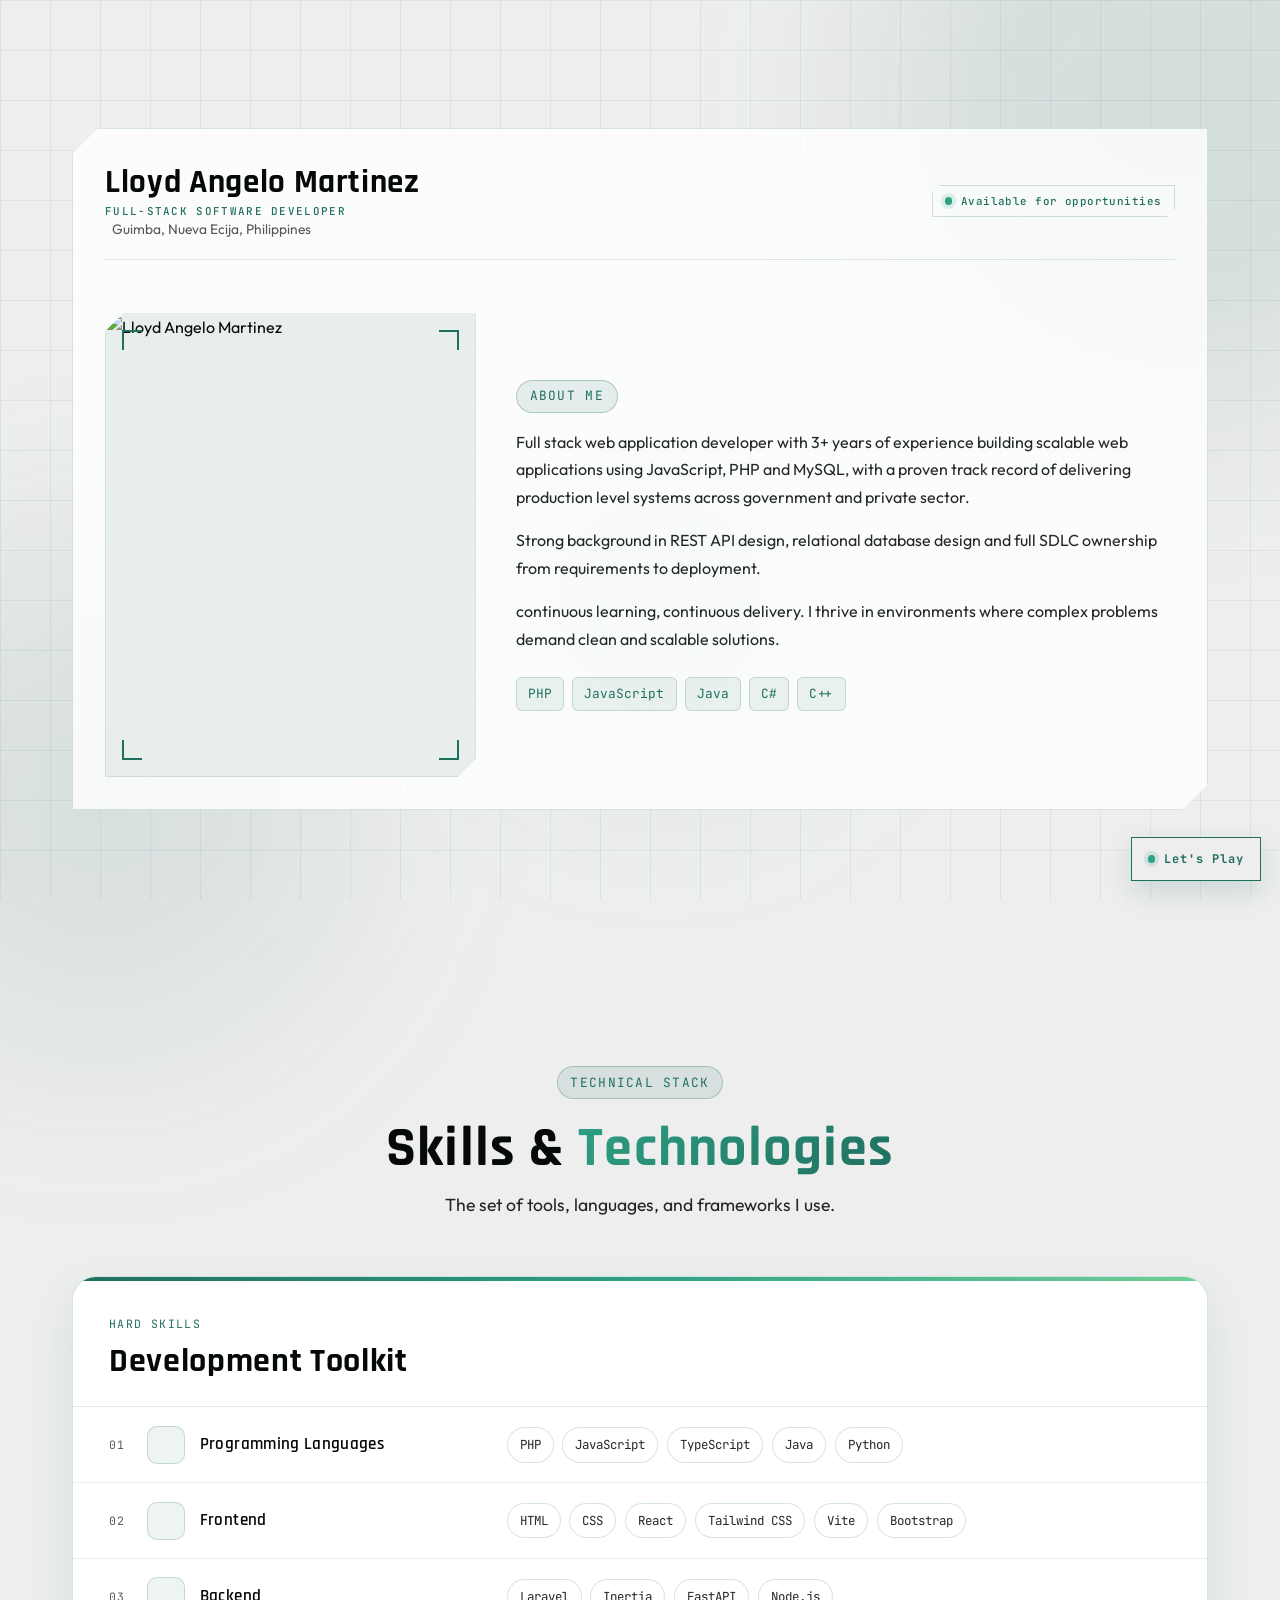
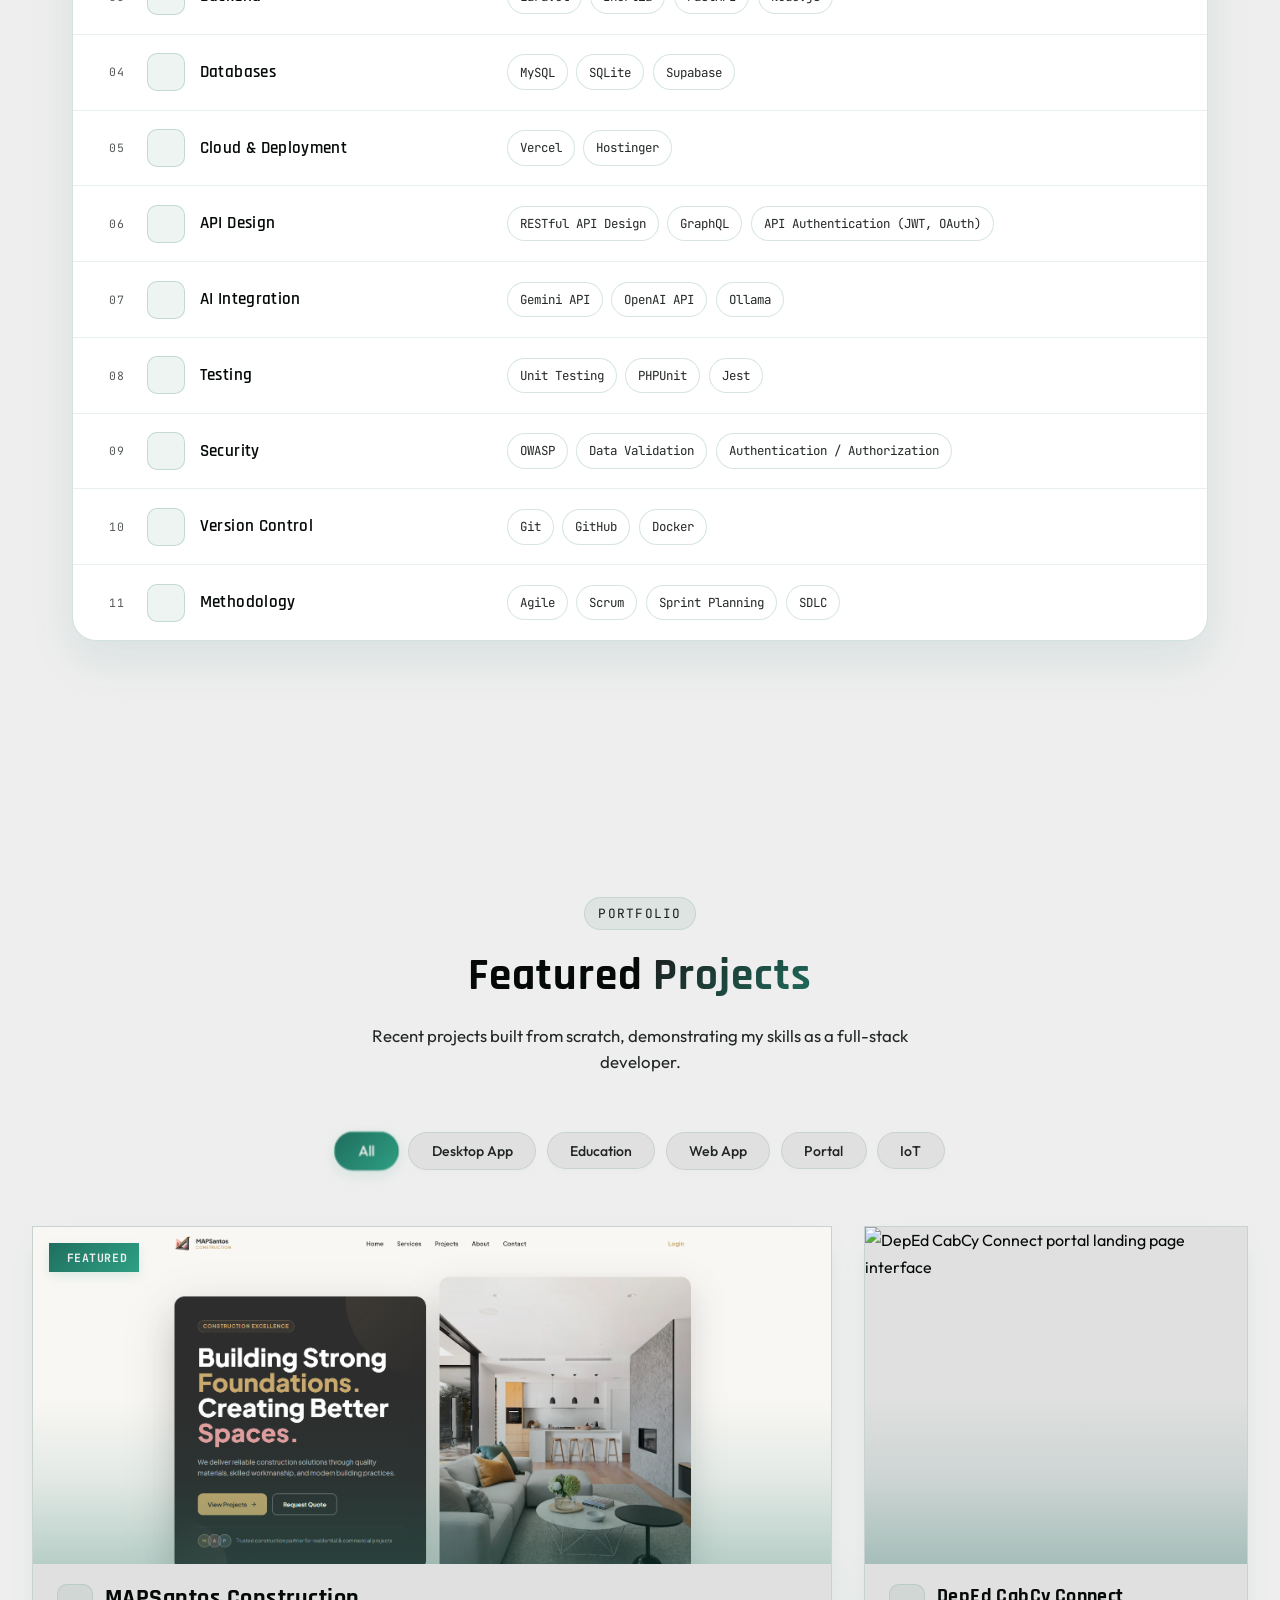
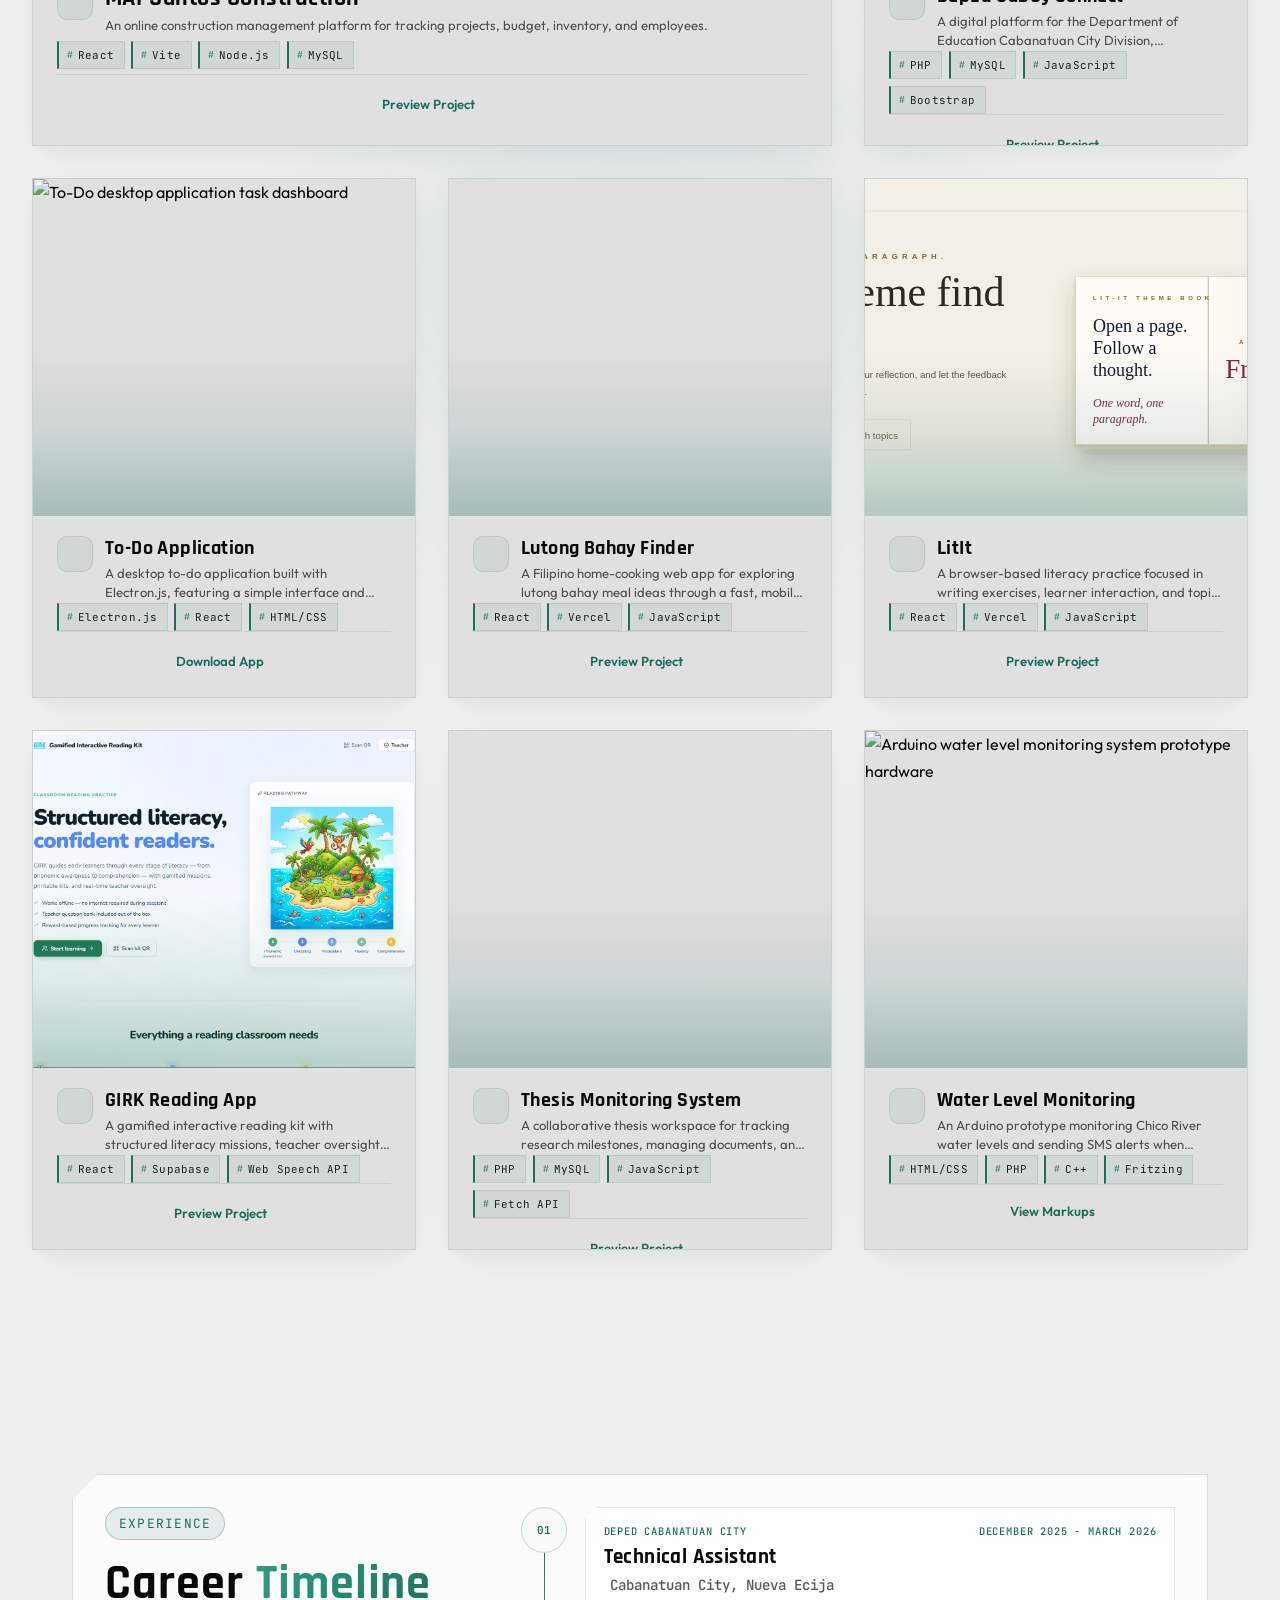
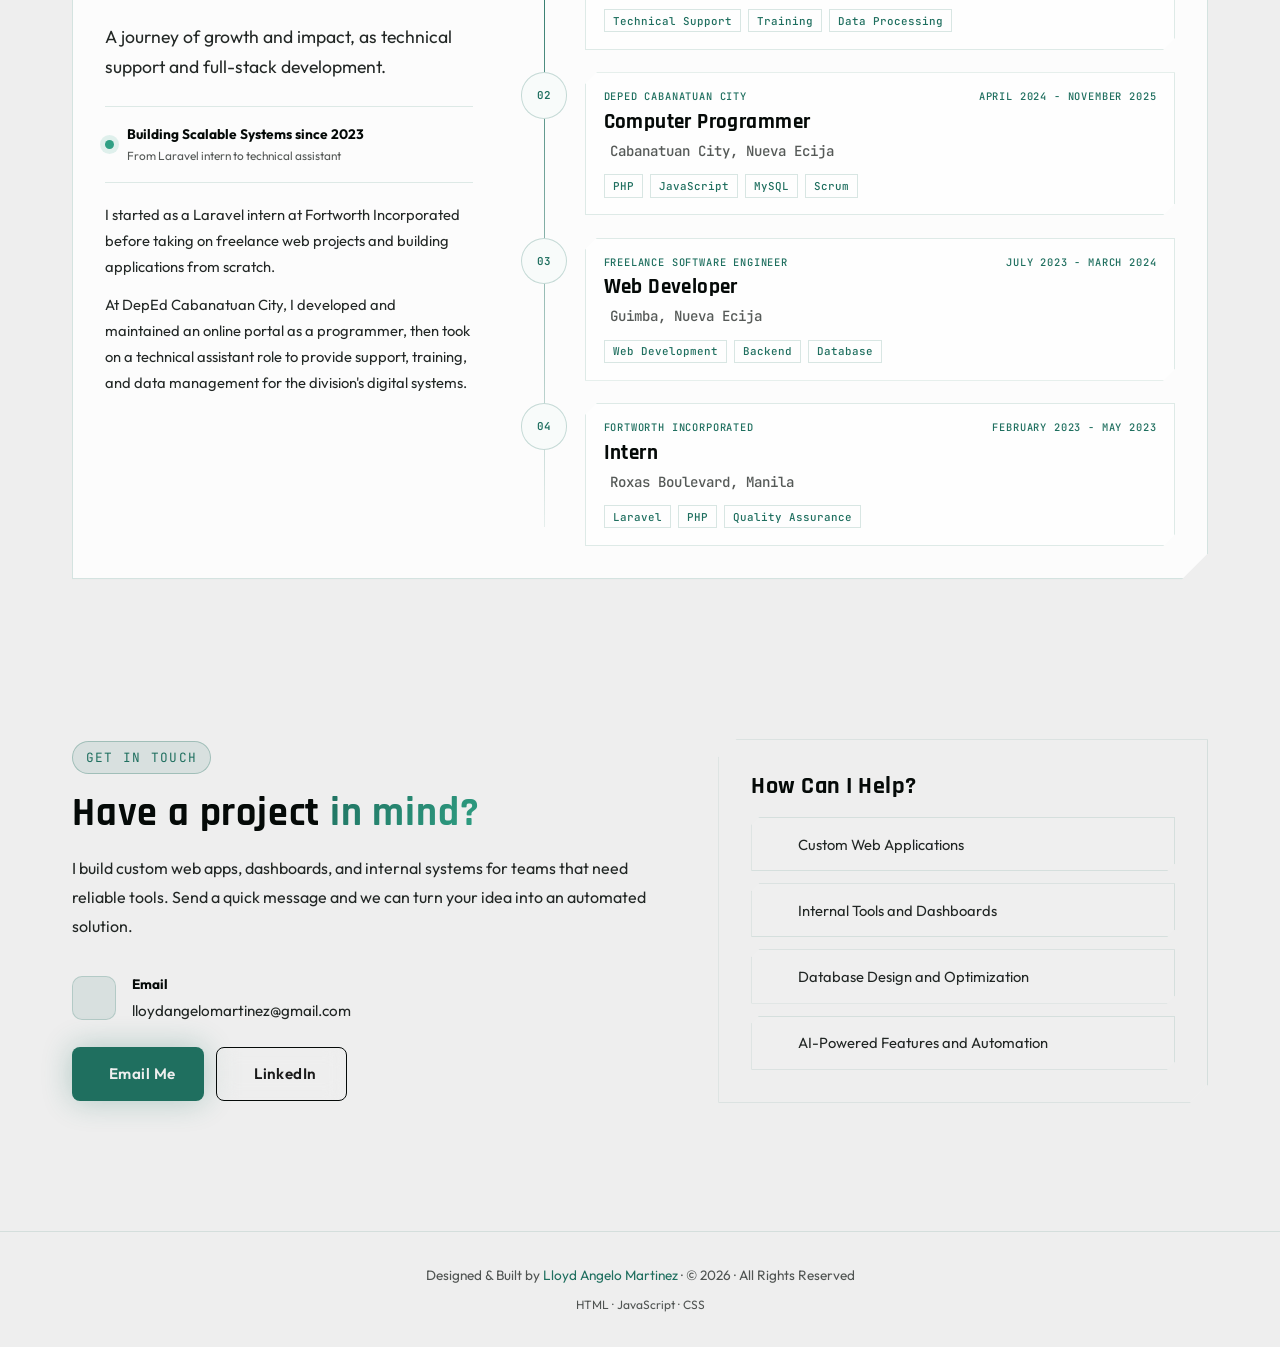
==== commit 8762ba76: "updated About Me Section" ====
--- a/index.html
+++ b/index.html
@@ -1,712 +1,829 @@
 <!doctype html>
 <html lang="en">
-
-<head>
-  <meta charset="UTF-8" />
-  <meta name="viewport" content="width=device-width, initial-scale=1.0" />
-  <title>Lloyd Martinez - Full-stack Developer</title>
-  <link rel="icon" type="image/x-icon" href="me.webp" />
-  <meta name="description"
-    content="Full-stack web developer specializing in PHP, Python, React, JavaScript, MySQL & modern web technologies." />
-  <link rel="preconnect" href="https://fonts.googleapis.com" />
-  <link
-    href="https://fonts.googleapis.com/css2?family=Rajdhani:wght@400;500;600;700&family=Outfit:wght@300;400;500;600&family=JetBrains+Mono:wght@400;500&display=swap"
-    rel="stylesheet" />
-  <link rel="stylesheet" href="assets/fonts/fontawesome-all.min.css" />
-  <link rel="stylesheet" href="assets/styles.css" />
-</head>
-
-<body>
-  <!-- LOADER -->
-  <div id="loader">
-    <div class="loader-logo">&lt; /Lloyd &gt;</div>
-    <div class="loader-bar">
-      <div class="loader-fill"></div>
+  <head>
+    <meta charset="UTF-8" />
+    <meta name="viewport" content="width=device-width, initial-scale=1.0" />
+    <title>Lloyd Martinez - Full-stack Developer</title>
+    <link rel="icon" type="image/x-icon" href="me.webp" />
+    <meta
+      name="description"
+      content="Full-stack web developer specializing in PHP, Python, React, JavaScript, MySQL & modern web technologies."
+    />
+    <link rel="preconnect" href="https://fonts.googleapis.com" />
+    <link
+      href="https://fonts.googleapis.com/css2?family=Rajdhani:wght@400;500;600;700&family=Outfit:wght@300;400;500;600&family=JetBrains+Mono:wght@400;500&display=swap"
+      rel="stylesheet"
+    />
+    <link rel="stylesheet" href="assets/fonts/fontawesome-all.min.css" />
+    <link rel="stylesheet" href="assets/styles.css" />
+  </head>
+
+  <body>
+    <!-- LOADER -->
+    <div id="loader">
+      <div class="loader-logo">&lt; /Lloyd &gt;</div>
+      <div class="loader-bar">
+        <div class="loader-fill"></div>
+      </div>
+      <div class="loader-text">Initializing portfolio...</div>
     </div>
-    <div class="loader-text">Initializing portfolio...</div>
-  </div>
-
-  <!-- BACKGROUND -->
-  <div class="bg-grid"></div>
-  <div class="orb orb1"></div>
-  <div class="orb orb2"></div>
-  <div class="orb orb3"></div>
-  <a class="game-launch" href="game.html">
-    <span class="game-launch-dot"></span>
-    Let's Play
-  </a>
-  <!-- ABOUT -->
-  <section id="about">
-    <div class="container">
-      <div class="about-grid">
-        <!-- Just a row above the about me and image  -->
-        <div class="about-profile">
-          <div class="identity-copy">
-            <h1>Lloyd Angelo Martinez</h1>
-            <span class="identity-kicker">Full-stack Software Developer</span>
+
+    <!-- BACKGROUND -->
+    <div class="bg-grid"></div>
+    <div class="orb orb1"></div>
+    <div class="orb orb2"></div>
+    <div class="orb orb3"></div>
+    <a class="game-launch" href="game.html">
+      <span class="game-launch-dot"></span>
+      Let's Play
+    </a>
+    <!-- ABOUT -->
+    <section id="about">
+      <div class="container">
+        <div class="about-grid">
+          <!-- Just a row above the about me and image  -->
+          <div class="about-profile">
+            <div class="identity-copy">
+              <h1>Lloyd Angelo Martinez</h1>
+              <span class="identity-kicker">Full-stack Software Developer</span>
+              <p>
+                <i class="fas fa-map-marker-alt" aria-hidden="true"></i> Guimba,
+                Nueva Ecija, Philippines
+              </p>
+            </div>
+            <div class="identity-status">
+              <span></span>Available for opportunities
+            </div>
+          </div>
+
+          <div class="about-img-wrap reveal-left">
+            <div class="about-frame">
+              <div class="about-avatar">
+                <img src="me.webp" alt="Lloyd Angelo Martinez" />
+              </div>
+              <div class="about-corner tl"></div>
+              <div class="about-corner tr"></div>
+              <div class="about-corner bl"></div>
+              <div class="about-corner br"></div>
+            </div>
+          </div>
+          <div class="about-text reveal-right">
+            <div class="section-tag">About Me</div>
             <p>
-              <i class="fas fa-map-marker-alt" aria-hidden="true"></i> Guimba,
-              Nueva Ecija, Philippines
+              Full stack web application developer with 3+ years of experience
+              building scalable web applications using JavaScript, PHP and
+              MySQL, with a proven track record of delivering production level
+              systems across government and private sector.
             </p>
-          </div>
-          <div class="identity-status">
-            <span></span>Available for opportunities
-          </div>
-        </div>
-
-        <div class="about-img-wrap reveal-left">
-          <div class="about-frame">
-            <div class="about-avatar">
-              <img src="me.webp" alt="Lloyd Angelo Martinez" />
-            </div>
-            <div class="about-corner tl"></div>
-            <div class="about-corner tr"></div>
-            <div class="about-corner bl"></div>
-            <div class="about-corner br"></div>
-          </div>
-        </div>
-        <div class="about-text reveal-right">
-          <div class="section-tag">About Me</div>
-          <p>
-            I'm a full-stack developer with a deep passion for problem
-            solving and building solutions. I've built projects such as
-            HR systems, document tracking, asset management, thesis
-            management, and interactive learning platform.
-          </p>
-          <p>
-            I specialize in crafting organizational systems and educational
-            platforms. my approach in every project prioritizes security,
-            performance, and user experience. I have a strong foundation in
-            backend development, but I also have a keen eye for frontend
-            design.
-          </p>
-          <p>
-            Continuous learning, continuous building. I thrive in environments
-            where complex problems demand clean and scalable solutions.
-          </p>
-          <div class="about-tags">
-            <span class="tag">PHP</span>
-            <span class="tag">JavaScript</span>
-            <span class="tag">Java</span>
-            <span class="tag">C#</span>
-            <span class="tag">C++</span>
+
+            <p>
+              Strong background in REST API design, relational database design
+              and full SDLC ownership from requirements to deployment.
+            </p>
+
+            <p>
+              continuous learning, continuous delivery. I thrive in environments
+              where complex problems demand clean and scalable solutions.
+            </p>
+            <div class="about-tags">
+              <span class="tag">PHP</span>
+              <span class="tag">JavaScript</span>
+              <span class="tag">Java</span>
+              <span class="tag">C#</span>
+              <span class="tag">C++</span>
+            </div>
           </div>
         </div>
       </div>
-    </div>
-  </section>
-
-  <!-- SKILLS -->
-  <section id="skills">
-    <div class="container">
-      <div class="reveal" style="text-align: center; margin-bottom: 3.5rem">
-        <div class="section-tag">Technical Stack</div>
-        <h2 class="section-title">Skills &amp; <span>Technologies</span></h2>
-        <p class="section-sub" style="margin: 0 auto">
-          The set of tools, languages, and frameworks I use.
-        </p>
-      </div>
-      <div class="stack-board reveal">
-        <div class="stack-board-header">
-          <div>
-            <span class="stack-board-kicker">Hard Skills</span>
-            <h3>Development Toolkit</h3>
+    </section>
+
+    <!-- SKILLS -->
+    <section id="skills">
+      <div class="container">
+        <div class="reveal" style="text-align: center; margin-bottom: 3.5rem">
+          <div class="section-tag">Technical Stack</div>
+          <h2 class="section-title">Skills &amp; <span>Technologies</span></h2>
+          <p class="section-sub" style="margin: 0 auto">
+            The set of tools, languages, and frameworks I use.
+          </p>
+        </div>
+        <div class="stack-board reveal">
+          <div class="stack-board-header">
+            <div>
+              <span class="stack-board-kicker">Hard Skills</span>
+              <h3>Development Toolkit</h3>
+            </div>
+          </div>
+          <div class="stack-board-list">
+            <article class="stack-row">
+              <div class="stack-row-heading">
+                <span class="stack-row-number">01</span>
+                <div class="stack-row-icon">
+                  <i class="fas fa-terminal" aria-hidden="true"></i>
+                </div>
+                <h4>Programming Languages</h4>
+              </div>
+              <div class="stack-tags">
+                <span>PHP</span>
+                <span>JavaScript</span>
+                <span>TypeScript</span>
+                <span>Java</span>
+                <span>Python</span>
+              </div>
+            </article>
+            <article class="stack-row">
+              <div class="stack-row-heading">
+                <span class="stack-row-number">02</span>
+                <div class="stack-row-icon">
+                  <i class="fas fa-desktop" aria-hidden="true"></i>
+                </div>
+                <h4>Frontend</h4>
+              </div>
+              <div class="stack-tags">
+                <span>HTML</span>
+                <span>CSS</span>
+                <span>React</span>
+                <span>Tailwind CSS</span>
+                <span>Vite</span>
+                <span>Bootstrap</span>
+              </div>
+            </article>
+            <article class="stack-row">
+              <div class="stack-row-heading">
+                <span class="stack-row-number">03</span>
+                <div class="stack-row-icon">
+                  <i class="fas fa-server" aria-hidden="true"></i>
+                </div>
+                <h4>Backend</h4>
+              </div>
+              <div class="stack-tags">
+                <span>Laravel</span>
+                <span>Inertia</span>
+                <span>FastAPI</span>
+                <span>Node.js</span>
+              </div>
+            </article>
+            <article class="stack-row">
+              <div class="stack-row-heading">
+                <span class="stack-row-number">04</span>
+                <div class="stack-row-icon">
+                  <i class="fas fa-database" aria-hidden="true"></i>
+                </div>
+                <h4>Databases</h4>
+              </div>
+              <div class="stack-tags">
+                <span>MySQL</span>
+                <span>SQLite</span>
+                <span>Supabase</span>
+              </div>
+            </article>
+            <article class="stack-row">
+              <div class="stack-row-heading">
+                <span class="stack-row-number">05</span>
+                <div class="stack-row-icon">
+                  <i class="fas fa-cloud" aria-hidden="true"></i>
+                </div>
+                <h4>Cloud &amp; Deployment</h4>
+              </div>
+              <div class="stack-tags">
+                <span>Vercel</span>
+                <span>Hostinger</span>
+              </div>
+            </article>
+            <article class="stack-row">
+              <div class="stack-row-heading">
+                <span class="stack-row-number">06</span>
+                <div class="stack-row-icon">
+                  <i class="fas fa-plug" aria-hidden="true"></i>
+                </div>
+                <h4>API Design</h4>
+              </div>
+              <div class="stack-tags">
+                <span>RESTful API Design</span>
+                <span>GraphQL</span>
+                <span>API Authentication (JWT, OAuth)</span>
+              </div>
+            </article>
+            <article class="stack-row">
+              <div class="stack-row-heading">
+                <span class="stack-row-number">07</span>
+                <div class="stack-row-icon">
+                  <i class="fas fa-robot" aria-hidden="true"></i>
+                </div>
+                <h4>AI Integration</h4>
+              </div>
+              <div class="stack-tags">
+                <span>Gemini API</span>
+                <span>OpenAI API</span>
+                <span>Ollama</span>
+              </div>
+            </article>
+            <article class="stack-row">
+              <div class="stack-row-heading">
+                <span class="stack-row-number">08</span>
+                <div class="stack-row-icon">
+                  <i class="fas fa-vial" aria-hidden="true"></i>
+                </div>
+                <h4>Testing</h4>
+              </div>
+              <div class="stack-tags">
+                <span>Unit Testing</span>
+                <span>PHPUnit</span>
+                <span>Jest</span>
+              </div>
+            </article>
+            <article class="stack-row">
+              <div class="stack-row-heading">
+                <span class="stack-row-number">09</span>
+                <div class="stack-row-icon">
+                  <i class="fas fa-shield-alt" aria-hidden="true"></i>
+                </div>
+                <h4>Security</h4>
+              </div>
+              <div class="stack-tags">
+                <span>OWASP</span>
+                <span>Data Validation</span>
+                <span>Authentication / Authorization</span>
+              </div>
+            </article>
+            <article class="stack-row">
+              <div class="stack-row-heading">
+                <span class="stack-row-number">10</span>
+                <div class="stack-row-icon">
+                  <i class="fas fa-code-branch" aria-hidden="true"></i>
+                </div>
+                <h4>Version Control</h4>
+              </div>
+              <div class="stack-tags">
+                <span>Git</span>
+                <span>GitHub</span>
+                <span>Docker</span>
+              </div>
+            </article>
+            <article class="stack-row">
+              <div class="stack-row-heading">
+                <span class="stack-row-number">11</span>
+                <div class="stack-row-icon">
+                  <i class="fas fa-tasks" aria-hidden="true"></i>
+                </div>
+                <h4>Methodology</h4>
+              </div>
+              <div class="stack-tags">
+                <span>Agile</span>
+                <span>Scrum</span>
+                <span>Sprint Planning</span>
+                <span>SDLC</span>
+              </div>
+            </article>
           </div>
         </div>
-        <div class="stack-board-list">
-          <article class="stack-row">
-            <div class="stack-row-heading">
-              <span class="stack-row-number">01</span>
-              <div class="stack-row-icon">
-                <i class="fas fa-terminal" aria-hidden="true"></i>
-              </div>
-              <h4>Programming Languages</h4>
-            </div>
-            <div class="stack-tags">
-              <span>PHP</span>
-              <span>JavaScript</span>
-              <span>TypeScript</span>
-              <span>Java</span>
-              <span>Python</span>
+      </div>
+    </section>
+
+    <!-- PROJECTS -->
+    <section id="projects">
+      <div class="projects-glow" aria-hidden="true"></div>
+      <div class="container projects-container">
+        <!-- Section Header -->
+        <header class="projects-header reveal">
+          <div class="section-tag">Portfolio</div>
+          <h2 class="section-title">Featured <span>Projects</span></h2>
+          <p class="section-sub">
+            Recent projects built from scratch, demonstrating my skills as a
+            full-stack developer.
+          </p>
+        </header>
+
+        <!-- Filter Bar -->
+        <nav class="filter-bar reveal" aria-label="Project category filters">
+          <button
+            class="filter-btn active"
+            data-filter="all"
+            aria-pressed="true"
+          >
+            All
+          </button>
+          <button class="filter-btn" data-filter="desktop" aria-pressed="false">
+            Desktop App
+          </button>
+          <button class="filter-btn" data-filter="edu" aria-pressed="false">
+            Education
+          </button>
+          <button class="filter-btn" data-filter="web" aria-pressed="false">
+            Web App
+          </button>
+          <button class="filter-btn" data-filter="portal" aria-pressed="false">
+            Portal
+          </button>
+          <button class="filter-btn" data-filter="iot" aria-pressed="false">
+            IoT
+          </button>
+        </nav>
+
+        <!-- Projects Grid -->
+        <div class="projects-grid" id="projects-grid">
+          <!-- Card 1: MAPSantos – Featured (spans 2 cols on desktop) -->
+          <article
+            class="project-card project-card-featured reveal delay-1"
+            data-cat="portal"
+          >
+            <div class="pc-image-wrap">
+              <img
+                class="pc-image"
+                src="assets/img/maps-cons.png"
+                alt="MAPSantos Construction management platform dashboard"
+                loading="lazy"
+              />
+              <div class="pc-image-overlay"></div>
+              <span class="pc-featured-badge">
+                <i class="fas fa-star" aria-hidden="true"></i> Featured
+              </span>
+            </div>
+            <div class="pc-body">
+              <div class="pc-meta">
+                <div class="pc-icon">
+                  <i class="fas fa-building" aria-hidden="true"></i>
+                </div>
+                <div class="pc-title-group">
+                  <h3 class="pc-title">MAPSantos Construction</h3>
+                  <p class="pc-desc">
+                    An online construction management platform for tracking
+                    projects, budget, inventory, and employees.
+                  </p>
+                </div>
+              </div>
+              <div class="pc-stack">
+                <span class="stack-badge">React</span>
+                <span class="stack-badge">Vite</span>
+                <span class="stack-badge">Node.js</span>
+                <span class="stack-badge">MySQL</span>
+              </div>
+              <div class="pc-actions">
+                <a
+                  href="https://lightskyblue-skunk-361568.hostingersite.com"
+                  target="_blank"
+                  rel="noopener noreferrer"
+                  class="pc-btn"
+                >
+                  <span>Preview Project</span>
+                  <i
+                    class="fas fa-arrow-up-right-from-square"
+                    aria-hidden="true"
+                  ></i>
+                </a>
+              </div>
             </div>
           </article>
-          <article class="stack-row">
-            <div class="stack-row-heading">
-              <span class="stack-row-number">02</span>
-              <div class="stack-row-icon">
-                <i class="fas fa-desktop" aria-hidden="true"></i>
-              </div>
-              <h4>Frontend</h4>
-            </div>
-            <div class="stack-tags">
-              <span>HTML</span>
-              <span>CSS</span>
-              <span>React</span>
-              <span>Tailwind CSS</span>
-              <span>Vite</span>
-              <span>Bootstrap</span>
+
+          <!-- Card 2: DepEd CabCy Connect -->
+          <article class="project-card reveal delay-2" data-cat="portal">
+            <div class="pc-image-wrap">
+              <img
+                class="pc-image"
+                src="assets/img/deped-cabcy-connect.png"
+                alt="DepEd CabCy Connect portal landing page interface"
+                loading="lazy"
+              />
+              <div class="pc-image-overlay"></div>
+            </div>
+            <div class="pc-body">
+              <div class="pc-meta">
+                <div class="pc-icon">
+                  <i class="fas fa-building" aria-hidden="true"></i>
+                </div>
+                <div class="pc-title-group">
+                  <h3 class="pc-title">DepEd CabCy Connect</h3>
+                  <p class="pc-desc">
+                    A digital platform for the Department of Education
+                    Cabanatuan City Division, streamlining document tracking, HR
+                    services, and asset management.
+                  </p>
+                </div>
+              </div>
+              <div class="pc-stack">
+                <span class="stack-badge">PHP</span>
+                <span class="stack-badge">MySQL</span>
+                <span class="stack-badge">JavaScript</span>
+                <span class="stack-badge">Bootstrap</span>
+              </div>
+              <div class="pc-actions">
+                <a
+                  href="https://www.depedcabcyconnect.com/"
+                  target="_blank"
+                  rel="noopener noreferrer"
+                  class="pc-btn"
+                >
+                  <span>Preview Project</span>
+                  <i
+                    class="fas fa-arrow-up-right-from-square"
+                    aria-hidden="true"
+                  ></i>
+                </a>
+              </div>
             </div>
           </article>
-          <article class="stack-row">
-            <div class="stack-row-heading">
-              <span class="stack-row-number">03</span>
-              <div class="stack-row-icon">
-                <i class="fas fa-server" aria-hidden="true"></i>
-              </div>
-              <h4>Backend</h4>
-            </div>
-            <div class="stack-tags">
-              <span>Laravel</span>
-              <span>Inertia</span>
-              <span>FastAPI</span>
-              <span>Node.js</span>
+
+          <!-- Card 3: To-Do Application -->
+          <article class="project-card reveal delay-1" data-cat="desktop">
+            <div class="pc-image-wrap">
+              <img
+                class="pc-image"
+                src="assets/img/todo-app.png"
+                alt="To-Do desktop application task dashboard"
+                loading="lazy"
+              />
+              <div class="pc-image-overlay"></div>
+            </div>
+            <div class="pc-body">
+              <div class="pc-meta">
+                <div class="pc-icon">
+                  <i class="fas fa-desktop" aria-hidden="true"></i>
+                </div>
+                <div class="pc-title-group">
+                  <h3 class="pc-title">To-Do Application</h3>
+                  <p class="pc-desc">
+                    A desktop to-do application built with Electron.js,
+                    featuring a simple interface and local storage for offline
+                    access.
+                  </p>
+                </div>
+              </div>
+              <div class="pc-stack">
+                <span class="stack-badge">Electron.js</span>
+                <span class="stack-badge">React</span>
+                <span class="stack-badge">HTML/CSS</span>
+              </div>
+              <div class="pc-actions">
+                <a
+                  href="projects/To-Do App Setup 1.0.0.exe"
+                  class="pc-btn"
+                  download
+                >
+                  <span>Download App</span>
+                  <i class="fas fa-download" aria-hidden="true"></i>
+                </a>
+              </div>
             </div>
           </article>
-          <article class="stack-row">
-            <div class="stack-row-heading">
-              <span class="stack-row-number">04</span>
-              <div class="stack-row-icon">
-                <i class="fas fa-database" aria-hidden="true"></i>
-              </div>
-              <h4>Databases</h4>
-            </div>
-            <div class="stack-tags">
-              <span>MySQL</span>
-              <span>SQLite</span>
-              <span>Supabase</span>
+
+          <!-- Card 4: Lutong Bahay Finder -->
+          <article class="project-card reveal delay-2" data-cat="web">
+            <div class="pc-image-wrap pc-image-wrap--iframe">
+              <iframe
+                class="pc-image pc-iframe"
+                src="https://lutongbahayfinder.vercel.app/"
+                title="Lutong Bahay Finder live preview"
+                loading="lazy"
+                scrolling="no"
+                tabindex="-1"
+                aria-hidden="true"
+              ></iframe>
+              <div class="pc-image-overlay"></div>
+            </div>
+            <div class="pc-body">
+              <div class="pc-meta">
+                <div class="pc-icon">
+                  <i class="fas fa-utensils" aria-hidden="true"></i>
+                </div>
+                <div class="pc-title-group">
+                  <h3 class="pc-title">Lutong Bahay Finder</h3>
+                  <p class="pc-desc">
+                    A Filipino home-cooking web app for exploring lutong bahay
+                    meal ideas through a fast, mobile-friendly recipe discovery
+                    experience.
+                  </p>
+                </div>
+              </div>
+              <div class="pc-stack">
+                <span class="stack-badge">React</span>
+                <span class="stack-badge">Vercel</span>
+                <span class="stack-badge">JavaScript</span>
+              </div>
+              <div class="pc-actions">
+                <a
+                  href="https://lutongbahayfinder.vercel.app/"
+                  target="_blank"
+                  rel="noopener noreferrer"
+                  class="pc-btn"
+                >
+                  <span>Preview Project</span>
+                  <i
+                    class="fas fa-arrow-up-right-from-square"
+                    aria-hidden="true"
+                  ></i>
+                </a>
+              </div>
             </div>
           </article>
-          <article class="stack-row">
-            <div class="stack-row-heading">
-              <span class="stack-row-number">05</span>
-              <div class="stack-row-icon">
-                <i class="fas fa-cloud" aria-hidden="true"></i>
-              </div>
-              <h4>Cloud &amp; Deployment</h4>
-            </div>
-            <div class="stack-tags">
-              <span>Vercel</span>
-              <span>Hostinger</span>
+
+          <!-- Card 5: LitIt -->
+          <article class="project-card reveal delay-3" data-cat="edu">
+            <div class="pc-image-wrap">
+              <img
+                class="pc-image"
+                src="assets/img/lit-it-app.svg"
+                alt="Lit-It literacy practice landing page with a literary theme book preview"
+                loading="lazy"
+              />
+              <div class="pc-image-overlay"></div>
+            </div>
+            <div class="pc-body">
+              <div class="pc-meta">
+                <div class="pc-icon">
+                  <i class="fas fa-pencil-alt" aria-hidden="true"></i>
+                </div>
+                <div class="pc-title-group">
+                  <h3 class="pc-title">LitIt</h3>
+                  <p class="pc-desc">
+                    A browser-based literacy practice focused in writing
+                    exercises, learner interaction, and topic generation.
+                  </p>
+                </div>
+              </div>
+              <div class="pc-stack">
+                <span class="stack-badge">React</span>
+                <span class="stack-badge">Vercel</span>
+                <span class="stack-badge">JavaScript</span>
+              </div>
+              <div class="pc-actions">
+                <a
+                  href="https://litit.vercel.app/practice"
+                  target="_blank"
+                  rel="noopener noreferrer"
+                  class="pc-btn"
+                >
+                  <span>Preview Project</span>
+                  <i
+                    class="fas fa-arrow-up-right-from-square"
+                    aria-hidden="true"
+                  ></i>
+                </a>
+              </div>
             </div>
           </article>
-          <article class="stack-row">
-            <div class="stack-row-heading">
-              <span class="stack-row-number">06</span>
-              <div class="stack-row-icon">
-                <i class="fas fa-plug" aria-hidden="true"></i>
-              </div>
-              <h4>API Design</h4>
-            </div>
-            <div class="stack-tags">
-              <span>RESTful API Design</span>
-              <span>GraphQL</span>
-              <span>API Authentication (JWT, OAuth)</span>
+
+          <!-- Card 6: GIRK Reading App -->
+          <article class="project-card reveal delay-1" data-cat="edu">
+            <div class="pc-image-wrap">
+              <img
+                class="pc-image"
+                src="assets/img/girk-app.png"
+                alt="GIRK gamified interactive reading kit landing page interface"
+                loading="lazy"
+              />
+              <div class="pc-image-overlay"></div>
+            </div>
+            <div class="pc-body">
+              <div class="pc-meta">
+                <div class="pc-icon">
+                  <i class="fas fa-book-open" aria-hidden="true"></i>
+                </div>
+                <div class="pc-title-group">
+                  <h3 class="pc-title">GIRK Reading App</h3>
+                  <p class="pc-desc">
+                    A gamified interactive reading kit with structured literacy
+                    missions, teacher oversight, and guided activities for young
+                    readers.
+                  </p>
+                </div>
+              </div>
+              <div class="pc-stack">
+                <span class="stack-badge">React</span>
+                <span class="stack-badge">Supabase</span>
+                <span class="stack-badge">Web Speech API</span>
+              </div>
+              <div class="pc-actions">
+                <a
+                  href="https://girk.vercel.app/"
+                  target="_blank"
+                  rel="noopener noreferrer"
+                  class="pc-btn"
+                >
+                  <span>Preview Project</span>
+                  <i
+                    class="fas fa-arrow-up-right-from-square"
+                    aria-hidden="true"
+                  ></i>
+                </a>
+              </div>
             </div>
           </article>
-          <article class="stack-row">
-            <div class="stack-row-heading">
-              <span class="stack-row-number">07</span>
-              <div class="stack-row-icon">
-                <i class="fas fa-robot" aria-hidden="true"></i>
-              </div>
-              <h4>AI Integration</h4>
-            </div>
-            <div class="stack-tags">
-              <span>Gemini API</span>
-              <span>OpenAI API</span>
-              <span>Ollama</span>
+
+          <!-- Card 7: Thesis Monitoring System -->
+          <article class="project-card reveal delay-2" data-cat="edu">
+            <div class="pc-image-wrap pc-image-wrap--iframe">
+              <iframe
+                class="pc-image pc-iframe"
+                src="https://lloydangelomartinez.github.io/thesis-monitoring-system/"
+                title="Thesis Monitoring System live preview"
+                loading="lazy"
+                scrolling="no"
+                tabindex="-1"
+                aria-hidden="true"
+              ></iframe>
+              <div class="pc-image-overlay"></div>
+            </div>
+            <div class="pc-body">
+              <div class="pc-meta">
+                <div class="pc-icon">
+                  <i class="fas fa-chart-line" aria-hidden="true"></i>
+                </div>
+                <div class="pc-title-group">
+                  <h3 class="pc-title">Thesis Monitoring System</h3>
+                  <p class="pc-desc">
+                    A collaborative thesis workspace for tracking research
+                    milestones, managing documents, and coordinating defenses
+                    with advisors.
+                  </p>
+                </div>
+              </div>
+              <div class="pc-stack">
+                <span class="stack-badge">PHP</span>
+                <span class="stack-badge">MySQL</span>
+                <span class="stack-badge">JavaScript</span>
+                <span class="stack-badge">Fetch API</span>
+              </div>
+              <div class="pc-actions">
+                <a
+                  href="https://lloydangelomartinez.github.io/thesis-monitoring-system/"
+                  target="_blank"
+                  rel="noopener noreferrer"
+                  class="pc-btn"
+                >
+                  <span>Preview Project</span>
+                  <i
+                    class="fas fa-arrow-up-right-from-square"
+                    aria-hidden="true"
+                  ></i>
+                </a>
+              </div>
             </div>
           </article>
-          <article class="stack-row">
-            <div class="stack-row-heading">
-              <span class="stack-row-number">08</span>
-              <div class="stack-row-icon">
-                <i class="fas fa-vial" aria-hidden="true"></i>
-              </div>
-              <h4>Testing</h4>
-            </div>
-            <div class="stack-tags">
-              <span>Unit Testing</span>
-              <span>PHPUnit</span>
-              <span>Jest</span>
-            </div>
-          </article>
-          <article class="stack-row">
-            <div class="stack-row-heading">
-              <span class="stack-row-number">09</span>
-              <div class="stack-row-icon">
-                <i class="fas fa-shield-alt" aria-hidden="true"></i>
-              </div>
-              <h4>Security</h4>
-            </div>
-            <div class="stack-tags">
-              <span>OWASP</span>
-              <span>Data Validation</span>
-              <span>Authentication / Authorization</span>
-            </div>
-          </article>
-          <article class="stack-row">
-            <div class="stack-row-heading">
-              <span class="stack-row-number">10</span>
-              <div class="stack-row-icon">
-                <i class="fas fa-code-branch" aria-hidden="true"></i>
-              </div>
-              <h4>Version Control</h4>
-            </div>
-            <div class="stack-tags">
-              <span>Git</span>
-              <span>GitHub</span>
-              <span>Docker</span>
-            </div>
-          </article>
-          <article class="stack-row">
-            <div class="stack-row-heading">
-              <span class="stack-row-number">11</span>
-              <div class="stack-row-icon">
-                <i class="fas fa-tasks" aria-hidden="true"></i>
-              </div>
-              <h4>Methodology</h4>
-            </div>
-            <div class="stack-tags">
-              <span>Agile</span>
-              <span>Scrum</span>
-              <span>Sprint Planning</span>
-              <span>SDLC</span>
+
+          <!-- Card 8: Water Level Monitoring -->
+          <article class="project-card reveal delay-3" data-cat="iot">
+            <div class="pc-image-wrap">
+              <img
+                class="pc-image"
+                src="assets/img/Agua_prototype (2).jpeg"
+                alt="Arduino water level monitoring system prototype hardware"
+                loading="lazy"
+              />
+              <div class="pc-image-overlay"></div>
+            </div>
+            <div class="pc-body">
+              <div class="pc-meta">
+                <div class="pc-icon">
+                  <i class="fas fa-tint" aria-hidden="true"></i>
+                </div>
+                <div class="pc-title-group">
+                  <h3 class="pc-title">Water Level Monitoring</h3>
+                  <p class="pc-desc">
+                    An Arduino prototype monitoring Chico River water levels and
+                    sending SMS alerts when readings reach warning thresholds.
+                  </p>
+                </div>
+              </div>
+              <div class="pc-stack">
+                <span class="stack-badge">HTML/CSS</span>
+                <span class="stack-badge">PHP</span>
+                <span class="stack-badge">C++</span>
+                <span class="stack-badge">Fritzing</span>
+              </div>
+              <div class="pc-actions">
+                <button onclick="openAguaPreview()" class="pc-btn">
+                  <span>View Markups</span>
+                  <i class="fas fa-images" aria-hidden="true"></i>
+                </button>
+              </div>
             </div>
           </article>
         </div>
+        <!-- /projects-grid -->
       </div>
-    </div>
-  </section>
-
-  <!-- PROJECTS -->
-  <section id="projects">
-    <div class="projects-glow" aria-hidden="true"></div>
-    <div class="container projects-container">
-      <!-- Section Header -->
-      <header class="projects-header reveal">
-        <div class="section-tag">Portfolio</div>
-        <h2 class="section-title">Featured <span>Projects</span></h2>
-        <p class="section-sub">
-          Recent projects built from scratch, demonstrating my skills as a full-stack developer.
-        </p>
-      </header>
-
-      <!-- Filter Bar -->
-      <nav class="filter-bar reveal" aria-label="Project category filters">
-        <button class="filter-btn active" data-filter="all" aria-pressed="true">All</button>
-        <button class="filter-btn" data-filter="desktop" aria-pressed="false">Desktop App</button>
-        <button class="filter-btn" data-filter="edu" aria-pressed="false">Education</button>
-        <button class="filter-btn" data-filter="web" aria-pressed="false">Web App</button>
-        <button class="filter-btn" data-filter="portal" aria-pressed="false">Portal</button>
-        <button class="filter-btn" data-filter="iot" aria-pressed="false">IoT</button>
-      </nav>
-
-      <!-- Projects Grid -->
-      <div class="projects-grid" id="projects-grid">
-
-        <!-- Card 1: MAPSantos – Featured (spans 2 cols on desktop) -->
-        <article class="project-card project-card-featured reveal delay-1" data-cat="portal">
-          <div class="pc-image-wrap">
-            <img class="pc-image" src="assets/img/maps-cons.png"
-              alt="MAPSantos Construction management platform dashboard" loading="lazy" />
-            <div class="pc-image-overlay"></div>
-            <span class="pc-featured-badge">
-              <i class="fas fa-star" aria-hidden="true"></i> Featured
-            </span>
+      <!-- /container -->
+    </section>
+
+    <!-- EXPERIENCE -->
+    <section id="experience">
+      <div class="container">
+        <div class="experience-layout">
+          <div class="experience-intro reveal">
+            <div class="section-tag">Experience</div>
+            <h2 class="section-title">Career <span>Timeline</span></h2>
+            <p class="section-sub">
+              A journey of growth and impact, as technical support and
+              full-stack development.
+            </p>
+            <div class="experience-signal">
+              <span></span>
+              <div>
+                <strong>Building Scalable Systems since 2023</strong>
+                <small>From Laravel intern to technical assistant</small>
+              </div>
+            </div>
+            <div class="experience-summary">
+              <p>
+                I started as a Laravel intern at Fortworth Incorporated before
+                taking on freelance web projects and building applications from
+                scratch.
+              </p>
+              <p>
+                At DepEd Cabanatuan City, I developed and maintained an online
+                portal as a programmer, then took on a technical assistant role
+                to provide support, training, and data management for the
+                division's digital systems.
+              </p>
+            </div>
           </div>
-          <div class="pc-body">
-            <div class="pc-meta">
-              <div class="pc-icon">
-                <i class="fas fa-building" aria-hidden="true"></i>
-              </div>
-              <div class="pc-title-group">
-                <h3 class="pc-title">MAPSantos Construction</h3>
-                <p class="pc-desc">
-                  An online construction management platform for tracking projects, budget, inventory, and employees.
+          <div class="experience-list">
+            <article class="experience-item reveal delay-1">
+              <div class="experience-marker">01</div>
+              <div class="experience-entry">
+                <div class="experience-meta">
+                  <span>DepEd Cabanatuan City</span>
+                  <span>December 2025 - March 2026</span>
+                </div>
+                <h3>Technical Assistant</h3>
+                <p class="experience-location">
+                  <i class="fas fa-map-marker-alt" aria-hidden="true"></i>
+                  Cabanatuan City, Nueva Ecija
                 </p>
-              </div>
-            </div>
-            <div class="pc-stack">
-              <span class="stack-badge">React</span>
-              <span class="stack-badge">Vite</span>
-              <span class="stack-badge">Node.js</span>
-              <span class="stack-badge">MySQL</span>
-            </div>
-            <div class="pc-actions">
-              <a href="https://lightskyblue-skunk-361568.hostingersite.com" target="_blank" rel="noopener noreferrer"
-                class="pc-btn">
-                <span>Preview Project</span>
-                <i class="fas fa-arrow-up-right-from-square" aria-hidden="true"></i>
-              </a>
-            </div>
-          </div>
-        </article>
-
-        <!-- Card 2: DepEd CabCy Connect -->
-        <article class="project-card reveal delay-2" data-cat="portal">
-          <div class="pc-image-wrap">
-            <img class="pc-image" src="assets/img/deped-cabcy-connect.png"
-              alt="DepEd CabCy Connect portal landing page interface" loading="lazy" />
-            <div class="pc-image-overlay"></div>
-          </div>
-          <div class="pc-body">
-            <div class="pc-meta">
-              <div class="pc-icon">
-                <i class="fas fa-building" aria-hidden="true"></i>
-              </div>
-              <div class="pc-title-group">
-                <h3 class="pc-title">DepEd CabCy Connect</h3>
-                <p class="pc-desc">
-                  A digital platform for the Department of Education Cabanatuan City Division, streamlining document
-                  tracking, HR services, and asset management.
+                <div class="experience-tags">
+                  <span>Technical Support</span><span>Training</span
+                  ><span>Data Processing</span>
+                </div>
+              </div>
+            </article>
+            <article class="experience-item reveal delay-2">
+              <div class="experience-marker">02</div>
+              <div class="experience-entry">
+                <div class="experience-meta">
+                  <span>DepEd Cabanatuan City</span>
+                  <span>April 2024 - November 2025</span>
+                </div>
+                <h3>Computer Programmer</h3>
+                <p class="experience-location">
+                  <i class="fas fa-map-marker-alt" aria-hidden="true"></i>
+                  Cabanatuan City, Nueva Ecija
                 </p>
-              </div>
-            </div>
-            <div class="pc-stack">
-              <span class="stack-badge">PHP</span>
-              <span class="stack-badge">MySQL</span>
-              <span class="stack-badge">JavaScript</span>
-              <span class="stack-badge">Bootstrap</span>
-            </div>
-            <div class="pc-actions">
-              <a href="https://www.depedcabcyconnect.com/" target="_blank" rel="noopener noreferrer" class="pc-btn">
-                <span>Preview Project</span>
-                <i class="fas fa-arrow-up-right-from-square" aria-hidden="true"></i>
-              </a>
-            </div>
-          </div>
-        </article>
-
-        <!-- Card 3: To-Do Application -->
-        <article class="project-card reveal delay-1" data-cat="desktop">
-          <div class="pc-image-wrap">
-            <img class="pc-image" src="assets/img/todo-app.png"
-              alt="To-Do desktop application task dashboard" loading="lazy" />
-            <div class="pc-image-overlay"></div>
-          </div>
-          <div class="pc-body">
-            <div class="pc-meta">
-              <div class="pc-icon">
-                <i class="fas fa-desktop" aria-hidden="true"></i>
-              </div>
-              <div class="pc-title-group">
-                <h3 class="pc-title">To-Do Application</h3>
-                <p class="pc-desc">
-                  A desktop to-do application built with Electron.js, featuring a simple interface and local storage for
-                  offline access.
+                <div class="experience-tags">
+                  <span>PHP</span><span>JavaScript</span><span>MySQL</span
+                  ><span>Scrum</span>
+                </div>
+              </div>
+            </article>
+            <article class="experience-item reveal delay-3">
+              <div class="experience-marker">03</div>
+              <div class="experience-entry">
+                <div class="experience-meta">
+                  <span>Freelance Software Engineer</span>
+                  <span>July 2023 - March 2024</span>
+                </div>
+                <h3>Web Developer</h3>
+                <p class="experience-location">
+                  <i class="fas fa-map-marker-alt" aria-hidden="true"></i>
+                  Guimba, Nueva Ecija
                 </p>
-              </div>
-            </div>
-            <div class="pc-stack">
-              <span class="stack-badge">Electron.js</span>
-              <span class="stack-badge">React</span>
-              <span class="stack-badge">HTML/CSS</span>
-            </div>
-            <div class="pc-actions">
-              <a href="projects/To-Do App Setup 1.0.0.exe" class="pc-btn" download>
-                <span>Download App</span>
-                <i class="fas fa-download" aria-hidden="true"></i>
-              </a>
-            </div>
-          </div>
-        </article>
-
-        <!-- Card 4: Lutong Bahay Finder -->
-        <article class="project-card reveal delay-2" data-cat="web">
-          <div class="pc-image-wrap pc-image-wrap--iframe">
-            <iframe class="pc-image pc-iframe"
-              src="https://lutongbahayfinder.vercel.app/" title="Lutong Bahay Finder live preview" loading="lazy"
-              scrolling="no" tabindex="-1" aria-hidden="true"></iframe>
-            <div class="pc-image-overlay"></div>
-          </div>
-          <div class="pc-body">
-            <div class="pc-meta">
-              <div class="pc-icon">
-                <i class="fas fa-utensils" aria-hidden="true"></i>
-              </div>
-              <div class="pc-title-group">
-                <h3 class="pc-title">Lutong Bahay Finder</h3>
-                <p class="pc-desc">
-                  A Filipino home-cooking web app for exploring lutong bahay meal ideas through a fast, mobile-friendly
-                  recipe discovery experience.
+                <div class="experience-tags">
+                  <span>Web Development</span><span>Backend</span
+                  ><span>Database</span>
+                </div>
+              </div>
+            </article>
+            <article class="experience-item reveal delay-4">
+              <div class="experience-marker">04</div>
+              <div class="experience-entry">
+                <div class="experience-meta">
+                  <span>Fortworth Incorporated</span>
+                  <span>February 2023 - May 2023</span>
+                </div>
+                <h3>Intern</h3>
+                <p class="experience-location">
+                  <i class="fas fa-map-marker-alt" aria-hidden="true"></i> Roxas
+                  Boulevard, Manila
                 </p>
-              </div>
-            </div>
-            <div class="pc-stack">
-              <span class="stack-badge">React</span>
-              <span class="stack-badge">Vercel</span>
-              <span class="stack-badge">JavaScript</span>
-            </div>
-            <div class="pc-actions">
-              <a href="https://lutongbahayfinder.vercel.app/" target="_blank" rel="noopener noreferrer" class="pc-btn">
-                <span>Preview Project</span>
-                <i class="fas fa-arrow-up-right-from-square" aria-hidden="true"></i>
-              </a>
-            </div>
-          </div>
-        </article>
-
-        <!-- Card 5: LitIt -->
-        <article class="project-card reveal delay-3" data-cat="edu">
-          <div class="pc-image-wrap">
-            <img class="pc-image" src="assets/img/lit-it-app.svg"
-              alt="Lit-It literacy practice landing page with a literary theme book preview" loading="lazy" />
-            <div class="pc-image-overlay"></div>
-          </div>
-          <div class="pc-body">
-            <div class="pc-meta">
-              <div class="pc-icon">
-                <i class="fas fa-pencil-alt" aria-hidden="true"></i>
-              </div>
-              <div class="pc-title-group">
-                <h3 class="pc-title">LitIt</h3>
-                <p class="pc-desc">
-                  A browser-based literacy practice focused in writing exercises, learner interaction, and topic
-                  generation.
-                </p>
-              </div>
-            </div>
-            <div class="pc-stack">
-              <span class="stack-badge">React</span>
-              <span class="stack-badge">Vercel</span>
-              <span class="stack-badge">JavaScript</span>
-            </div>
-            <div class="pc-actions">
-              <a href="https://litit.vercel.app/practice" target="_blank" rel="noopener noreferrer" class="pc-btn">
-                <span>Preview Project</span>
-                <i class="fas fa-arrow-up-right-from-square" aria-hidden="true"></i>
-              </a>
-            </div>
-          </div>
-        </article>
-
-        <!-- Card 6: GIRK Reading App -->
-        <article class="project-card reveal delay-1" data-cat="edu">
-          <div class="pc-image-wrap">
-            <img class="pc-image" src="assets/img/girk-app.png"
-              alt="GIRK gamified interactive reading kit landing page interface" loading="lazy" />
-            <div class="pc-image-overlay"></div>
-          </div>
-          <div class="pc-body">
-            <div class="pc-meta">
-              <div class="pc-icon">
-                <i class="fas fa-book-open" aria-hidden="true"></i>
-              </div>
-              <div class="pc-title-group">
-                <h3 class="pc-title">GIRK Reading App</h3>
-                <p class="pc-desc">
-                  A gamified interactive reading kit with structured literacy missions, teacher oversight, and guided
-                  activities for young readers.
-                </p>
-              </div>
-            </div>
-            <div class="pc-stack">
-              <span class="stack-badge">React</span>
-              <span class="stack-badge">Supabase</span>
-              <span class="stack-badge">Web Speech API</span>
-            </div>
-            <div class="pc-actions">
-              <a href="https://girk.vercel.app/" target="_blank" rel="noopener noreferrer" class="pc-btn">
-                <span>Preview Project</span>
-                <i class="fas fa-arrow-up-right-from-square" aria-hidden="true"></i>
-              </a>
-            </div>
-          </div>
-        </article>
-
-        <!-- Card 7: Thesis Monitoring System -->
-        <article class="project-card reveal delay-2" data-cat="edu">
-          <div class="pc-image-wrap pc-image-wrap--iframe">
-            <iframe class="pc-image pc-iframe"
-              src="https://lloydangelomartinez.github.io/thesis-monitoring-system/"
-              title="Thesis Monitoring System live preview" loading="lazy" scrolling="no" tabindex="-1"
-              aria-hidden="true"></iframe>
-            <div class="pc-image-overlay"></div>
-          </div>
-          <div class="pc-body">
-            <div class="pc-meta">
-              <div class="pc-icon">
-                <i class="fas fa-chart-line" aria-hidden="true"></i>
-              </div>
-              <div class="pc-title-group">
-                <h3 class="pc-title">Thesis Monitoring System</h3>
-                <p class="pc-desc">
-                  A collaborative thesis workspace for tracking research milestones, managing documents, and coordinating
-                  defenses with advisors.
-                </p>
-              </div>
-            </div>
-            <div class="pc-stack">
-              <span class="stack-badge">PHP</span>
-              <span class="stack-badge">MySQL</span>
-              <span class="stack-badge">JavaScript</span>
-              <span class="stack-badge">Fetch API</span>
-            </div>
-            <div class="pc-actions">
-              <a href="https://lloydangelomartinez.github.io/thesis-monitoring-system/" target="_blank"
-                rel="noopener noreferrer" class="pc-btn">
-                <span>Preview Project</span>
-                <i class="fas fa-arrow-up-right-from-square" aria-hidden="true"></i>
-              </a>
-            </div>
-          </div>
-        </article>
-
-        <!-- Card 8: Water Level Monitoring -->
-        <article class="project-card reveal delay-3" data-cat="iot">
-          <div class="pc-image-wrap">
-            <img class="pc-image" src="assets/img/Agua_prototype (2).jpeg"
-              alt="Arduino water level monitoring system prototype hardware" loading="lazy" />
-            <div class="pc-image-overlay"></div>
-          </div>
-          <div class="pc-body">
-            <div class="pc-meta">
-              <div class="pc-icon">
-                <i class="fas fa-tint" aria-hidden="true"></i>
-              </div>
-              <div class="pc-title-group">
-                <h3 class="pc-title">Water Level Monitoring</h3>
-                <p class="pc-desc">
-                  An Arduino prototype monitoring Chico River water levels and sending SMS alerts when readings reach
-                  warning thresholds.
-                </p>
-              </div>
-            </div>
-            <div class="pc-stack">
-              <span class="stack-badge">HTML/CSS</span>
-              <span class="stack-badge">PHP</span>
-              <span class="stack-badge">C++</span>
-              <span class="stack-badge">Fritzing</span>
-            </div>
-            <div class="pc-actions">
-              <button onclick="openAguaPreview()" class="pc-btn">
-                <span>View Markups</span>
-                <i class="fas fa-images" aria-hidden="true"></i>
-              </button>
-            </div>
-          </div>
-        </article>
-
-      </div><!-- /projects-grid -->
-    </div><!-- /container -->
-  </section>
-
-
-  <!-- EXPERIENCE -->
-  <section id="experience">
-    <div class="container">
-      <div class="experience-layout">
-        <div class="experience-intro reveal">
-          <div class="section-tag">Experience</div>
-          <h2 class="section-title">Career <span>Timeline</span></h2>
-          <p class="section-sub">
-            A journey of growth and impact, as technical support and
-            full-stack development.
-          </p>
-          <div class="experience-signal">
-            <span></span>
-            <div>
-              <strong>Building Scalable Systems since 2023</strong>
-              <small>From Laravel intern to technical assistant</small>
-            </div>
-          </div>
-          <div class="experience-summary">
-            <p>
-              I started as a Laravel intern at Fortworth Incorporated before
-              taking on freelance web projects and building applications from
-              scratch.
-            </p>
-            <p>
-              At DepEd Cabanatuan City, I developed and maintained an online
-              portal as a programmer, then took on a technical assistant role to provide support,
-              training, and data management for the division's digital systems.
-            </p>
+                <div class="experience-tags">
+                  <span>Laravel</span><span>PHP</span
+                  ><span>Quality Assurance</span>
+                </div>
+              </div>
+            </article>
           </div>
         </div>
-        <div class="experience-list">
-          <article class="experience-item reveal delay-1">
-            <div class="experience-marker">01</div>
-            <div class="experience-entry">
-              <div class="experience-meta">
-                <span>DepEd Cabanatuan City</span>
-                <span>December 2025 - March 2026</span>
-              </div>
-              <h3>Technical Assistant</h3>
-              <p class="experience-location">
-                <i class="fas fa-map-marker-alt" aria-hidden="true"></i>
-                Cabanatuan City, Nueva Ecija
-              </p>
-              <div class="experience-tags">
-                <span>Technical Support</span><span>Training</span><span>Data Processing</span>
-              </div>
-            </div>
-          </article>
-          <article class="experience-item reveal delay-2">
-            <div class="experience-marker">02</div>
-            <div class="experience-entry">
-              <div class="experience-meta">
-                <span>DepEd Cabanatuan City</span>
-                <span>April 2024 - November 2025</span>
-              </div>
-              <h3>Computer Programmer</h3>
-              <p class="experience-location">
-                <i class="fas fa-map-marker-alt" aria-hidden="true"></i>
-                Cabanatuan City, Nueva Ecija
-              </p>
-              <div class="experience-tags">
-                <span>PHP</span><span>JavaScript</span><span>MySQL</span><span>Scrum</span>
-              </div>
-            </div>
-          </article>
-          <article class="experience-item reveal delay-3">
-            <div class="experience-marker">03</div>
-            <div class="experience-entry">
-              <div class="experience-meta">
-                <span>Freelance Software Engineer</span>
-                <span>July 2023 - March 2024</span>
-              </div>
-              <h3>Web Developer</h3>
-              <p class="experience-location">
-                <i class="fas fa-map-marker-alt" aria-hidden="true"></i>
-                Guimba, Nueva Ecija
-              </p>
-              <div class="experience-tags">
-                <span>Web Development</span><span>Backend</span><span>Database</span>
-              </div>
-            </div>
-          </article>
-          <article class="experience-item reveal delay-4">
-            <div class="experience-marker">04</div>
-            <div class="experience-entry">
-              <div class="experience-meta">
-                <span>Fortworth Incorporated</span>
-                <span>February 2023 - May 2023</span>
-              </div>
-              <h3>Intern</h3>
-              <p class="experience-location">
-                <i class="fas fa-map-marker-alt" aria-hidden="true"></i> Roxas
-                Boulevard, Manila
-              </p>
-              <div class="experience-tags">
-                <span>Laravel</span><span>PHP</span><span>Quality Assurance</span>
-              </div>
-            </div>
-          </article>
-        </div>
       </div>
-    </div>
-  </section>
-
-  <!-- CONTACT -->
-  <section id="contact">
-    <div class="container">
-      <div class="contact-grid">
-        <div class="reveal contact-copy">
-          <div class="section-tag">Get In Touch</div>
-          <div class="contact-info">
-            <h2>
-              Have a project<span style="
+    </section>
+
+    <!-- CONTACT -->
+    <section id="contact">
+      <div class="container">
+        <div class="contact-grid">
+          <div class="reveal contact-copy">
+            <div class="section-tag">Get In Touch</div>
+            <div class="contact-info">
+              <h2>
+                Have a project<span
+                  style="
                     background: linear-gradient(
                       135deg,
                       var(--primary),
@@ -714,101 +831,162 @@
                     );
                     -webkit-background-clip: text;
                     -webkit-text-fill-color: transparent;
-                  "> in mind?</span>
-            </h2>
-            <p>
-              I build custom web apps, dashboards, and internal systems for
-              teams that need reliable tools. Send a quick message and we can
-              turn your idea into an automated solution.
-            </p>
+                  "
+                >
+                  in mind?</span
+                >
+              </h2>
+              <p>
+                I build custom web apps, dashboards, and internal systems for
+                teams that need reliable tools. Send a quick message and we can
+                turn your idea into an automated solution.
+              </p>
+            </div>
+            <div class="contact-items">
+              <div class="contact-item">
+                <div class="contact-icon">
+                  <i class="fas fa-envelope" aria-hidden="true"></i>
+                </div>
+                <div class="contact-item-text">
+                  <strong>Email</strong>lloydangelomartinez@gmail.com
+                </div>
+              </div>
+            </div>
+            <div class="contact-actions">
+              <a
+                href="mailto:lloydangelomartinez@gmail.com"
+                class="btn btn-primary"
+              >
+                <i class="fas fa-envelope" aria-hidden="true"></i> Email Me
+              </a>
+              <a
+                href="https://www.linkedin.com/in/angelo-martinez-563a171a2/"
+                class="btn btn-ghost"
+                target="_blank"
+                rel="noopener noreferrer"
+              >
+                <i class="fab fa-linkedin-in" aria-hidden="true"></i> LinkedIn
+              </a>
+            </div>
           </div>
-          <div class="contact-items">
-            <div class="contact-item">
-              <div class="contact-icon">
-                <i class="fas fa-envelope" aria-hidden="true"></i>
-              </div>
-              <div class="contact-item-text">
-                <strong>Email</strong>lloydangelomartinez@gmail.com
-              </div>
-            </div>
-          </div>
-          <div class="contact-actions">
-            <a href="mailto:lloydangelomartinez@gmail.com" class="btn btn-primary">
-              <i class="fas fa-envelope" aria-hidden="true"></i> Email Me
-            </a>
-            <a href="https://www.linkedin.com/in/angelo-martinez-563a171a2/" class="btn btn-ghost" target="_blank"
-              rel="noopener noreferrer">
-              <i class="fab fa-linkedin-in" aria-hidden="true"></i> LinkedIn
-            </a>
-          </div>
-        </div>
-        <div class="contact-card reveal delay-1">
-          <h3>How Can I Help?</h3>
-          <div class="contact-services">
-            <span><i class="fas fa-code" aria-hidden="true"></i> Custom Web Applications</span>
-            <span><i class="fas fa-chart-line" aria-hidden="true"></i> Internal Tools and Dashboards</span>
-            <span><i class="fas fa-database" aria-hidden="true"></i> Database Design and Optimization</span>
-            <span><i class="fas fa-globe" aria-hidden="true"></i> AI-Powered Features and Automation</span>
+          <div class="contact-card reveal delay-1">
+            <h3>How Can I Help?</h3>
+            <div class="contact-services">
+              <span
+                ><i class="fas fa-code" aria-hidden="true"></i> Custom Web
+                Applications</span
+              >
+              <span
+                ><i class="fas fa-chart-line" aria-hidden="true"></i> Internal
+                Tools and Dashboards</span
+              >
+              <span
+                ><i class="fas fa-database" aria-hidden="true"></i> Database
+                Design and Optimization</span
+              >
+              <span
+                ><i class="fas fa-globe" aria-hidden="true"></i> AI-Powered
+                Features and Automation</span
+              >
+            </div>
           </div>
         </div>
       </div>
-    </div>
-  </section>
-
-  <!-- FOOTER -->
-  <footer>
-    <p>
-      Designed &amp; Built by <span>Lloyd Angelo Martinez</span> · &copy; 2026
-      · All Rights Reserved
-    </p>
-    <p style="margin-top: 0.5rem; font-size: 0.75rem">
-      HTML · JavaScript · CSS
-    </p>
-  </footer>
-
-  <div class="agua-modal" id="agua-modal" role="dialog" aria-modal="true" aria-labelledby="agua-modal-title"
-    aria-hidden="true">
-    <div class="agua-modal-panel">
-      <div class="agua-modal-header">
-        <div>
-          <div class="section-tag">IoT Project Markups</div>
-          <h2 id="agua-modal-title">Water Level Monitoring System</h2>
-          <p id="agua-modal-caption">Front view concept</p>
+    </section>
+
+    <!-- FOOTER -->
+    <footer>
+      <p>
+        Designed &amp; Built by <span>Lloyd Angelo Martinez</span> · &copy; 2026
+        · All Rights Reserved
+      </p>
+      <p style="margin-top: 0.5rem; font-size: 0.75rem">
+        HTML · JavaScript · CSS
+      </p>
+    </footer>
+
+    <div
+      class="agua-modal"
+      id="agua-modal"
+      role="dialog"
+      aria-modal="true"
+      aria-labelledby="agua-modal-title"
+      aria-hidden="true"
+    >
+      <div class="agua-modal-panel">
+        <div class="agua-modal-header">
+          <div>
+            <div class="section-tag">IoT Project Markups</div>
+            <h2 id="agua-modal-title">Water Level Monitoring System</h2>
+            <p id="agua-modal-caption">Front view concept</p>
+          </div>
+          <button
+            class="agua-modal-close"
+            type="button"
+            onclick="closeAguaPreview()"
+            aria-label="Close project markups"
+          >
+            <i class="fas fa-times" aria-hidden="true"></i>
+          </button>
         </div>
-        <button class="agua-modal-close" type="button" onclick="closeAguaPreview()" aria-label="Close project markups">
-          <i class="fas fa-times" aria-hidden="true"></i>
-        </button>
-      </div>
-      <div class="agua-modal-stage">
-        <button class="agua-modal-nav agua-modal-prev" type="button" onclick="stepAguaMarkup(-1)"
-          aria-label="Previous markup">
-          <i class="fas fa-chevron-left" aria-hidden="true"></i>
-        </button>
-        <img id="agua-modal-image" src="assets/img/Agua_prototype (2).jpeg"
-          alt="Front view concept for the water level monitoring system" />
-        <button class="agua-modal-nav agua-modal-next" type="button" onclick="stepAguaMarkup(1)"
-          aria-label="Next markup">
-          <i class="fas fa-chevron-right" aria-hidden="true"></i>
-        </button>
-      </div>
-      <div class="agua-modal-thumbnails" aria-label="Available project markups">
-        <button class="agua-markup-thumb active" type="button" onclick="showAguaMarkup(0)" aria-pressed="true">
-          <img src="assets/img/Agua_prototype (2).jpeg" alt="" />
-          <span>Front View</span>
-        </button>
-        <button class="agua-markup-thumb" type="button" onclick="showAguaMarkup(1)" aria-pressed="false">
-          <img src="assets/img/Agua_prototype (3).jpeg" alt="" />
-          <span>Top View</span>
-        </button>
-        <button class="agua-markup-thumb" type="button" onclick="showAguaMarkup(2)" aria-pressed="false">
-          <img src="assets/img/wiring frame.png" alt="" />
-          <span>Wiring Diagram</span>
-        </button>
+        <div class="agua-modal-stage">
+          <button
+            class="agua-modal-nav agua-modal-prev"
+            type="button"
+            onclick="stepAguaMarkup(-1)"
+            aria-label="Previous markup"
+          >
+            <i class="fas fa-chevron-left" aria-hidden="true"></i>
+          </button>
+          <img
+            id="agua-modal-image"
+            src="assets/img/Agua_prototype (2).jpeg"
+            alt="Front view concept for the water level monitoring system"
+          />
+          <button
+            class="agua-modal-nav agua-modal-next"
+            type="button"
+            onclick="stepAguaMarkup(1)"
+            aria-label="Next markup"
+          >
+            <i class="fas fa-chevron-right" aria-hidden="true"></i>
+          </button>
+        </div>
+        <div
+          class="agua-modal-thumbnails"
+          aria-label="Available project markups"
+        >
+          <button
+            class="agua-markup-thumb active"
+            type="button"
+            onclick="showAguaMarkup(0)"
+            aria-pressed="true"
+          >
+            <img src="assets/img/Agua_prototype (2).jpeg" alt="" />
+            <span>Front View</span>
+          </button>
+          <button
+            class="agua-markup-thumb"
+            type="button"
+            onclick="showAguaMarkup(1)"
+            aria-pressed="false"
+          >
+            <img src="assets/img/Agua_prototype (3).jpeg" alt="" />
+            <span>Top View</span>
+          </button>
+          <button
+            class="agua-markup-thumb"
+            type="button"
+            onclick="showAguaMarkup(2)"
+            aria-pressed="false"
+          >
+            <img src="assets/img/wiring frame.png" alt="" />
+            <span>Wiring Diagram</span>
+          </button>
+        </div>
       </div>
     </div>
-  </div>
-
-  <script src="assets/script.js"></script>
-</body>
-
+
+    <script src="assets/script.js"></script>
+  </body>
 </html>
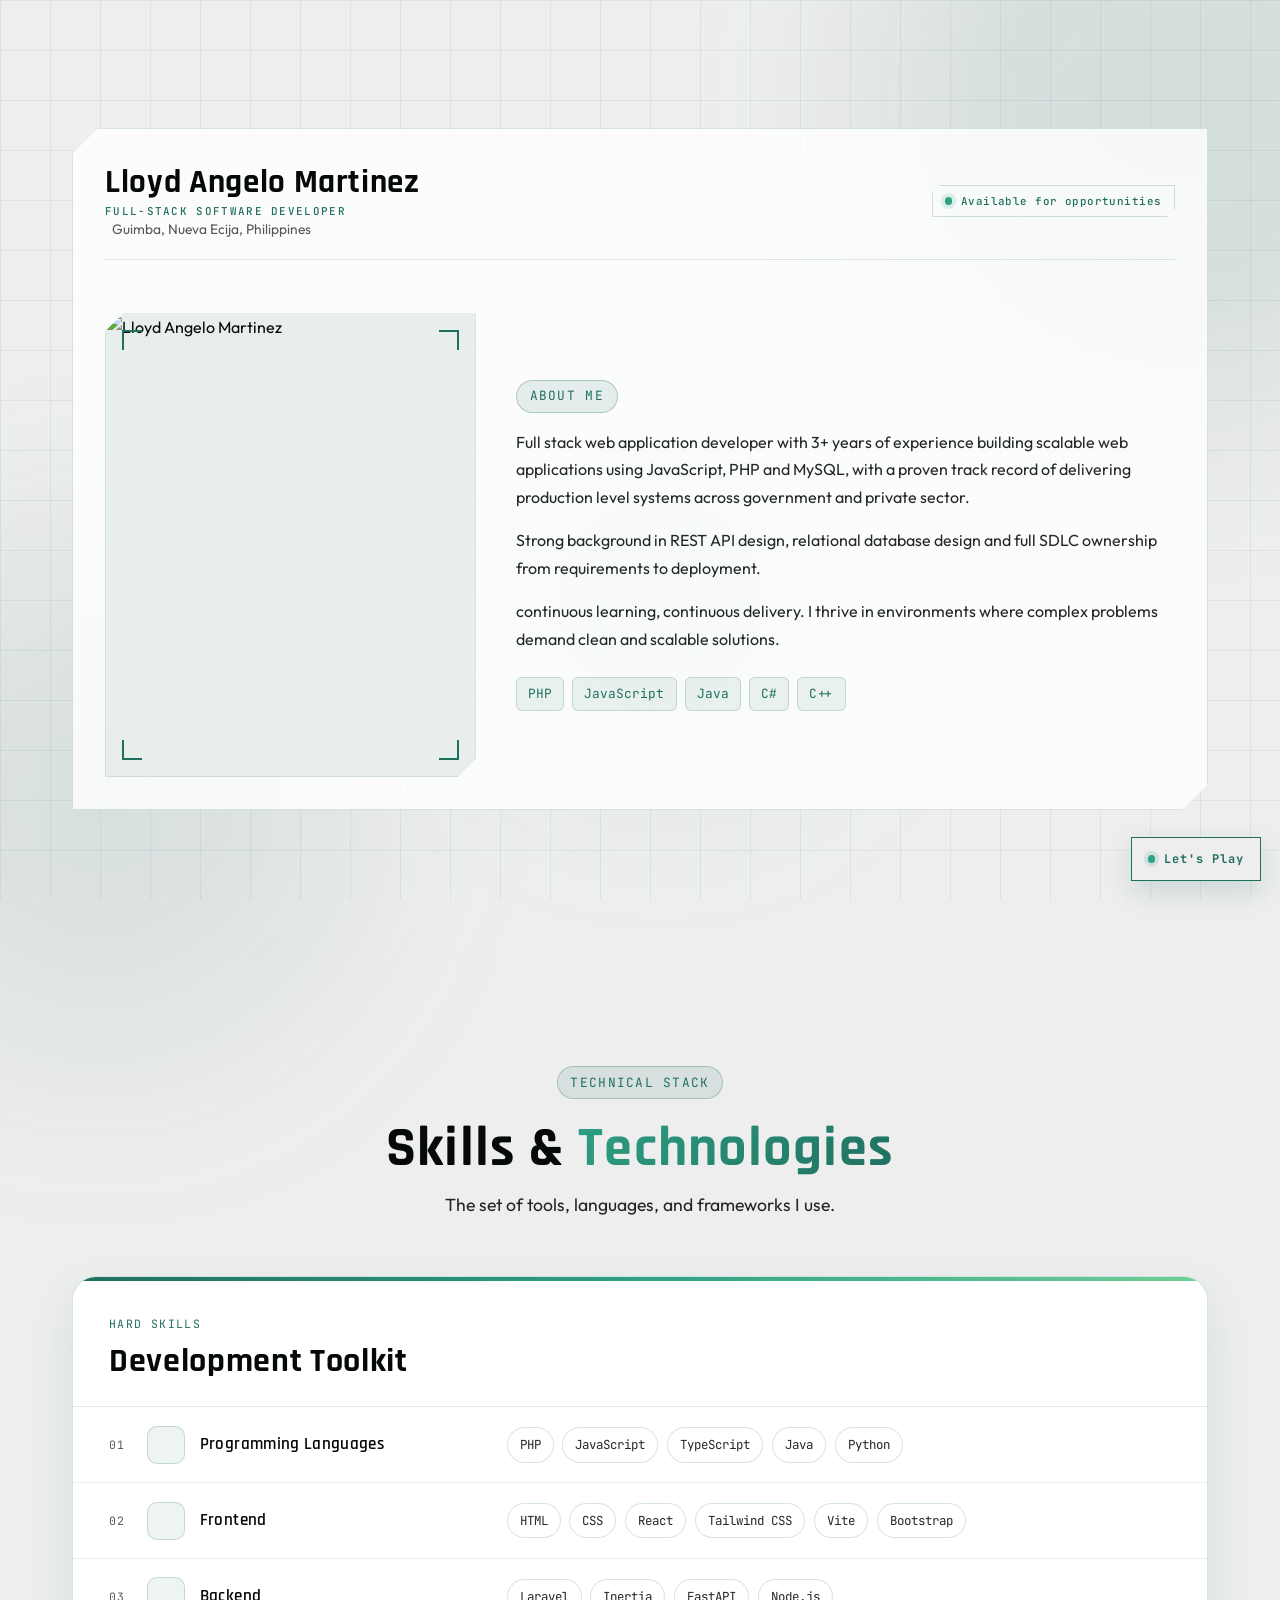
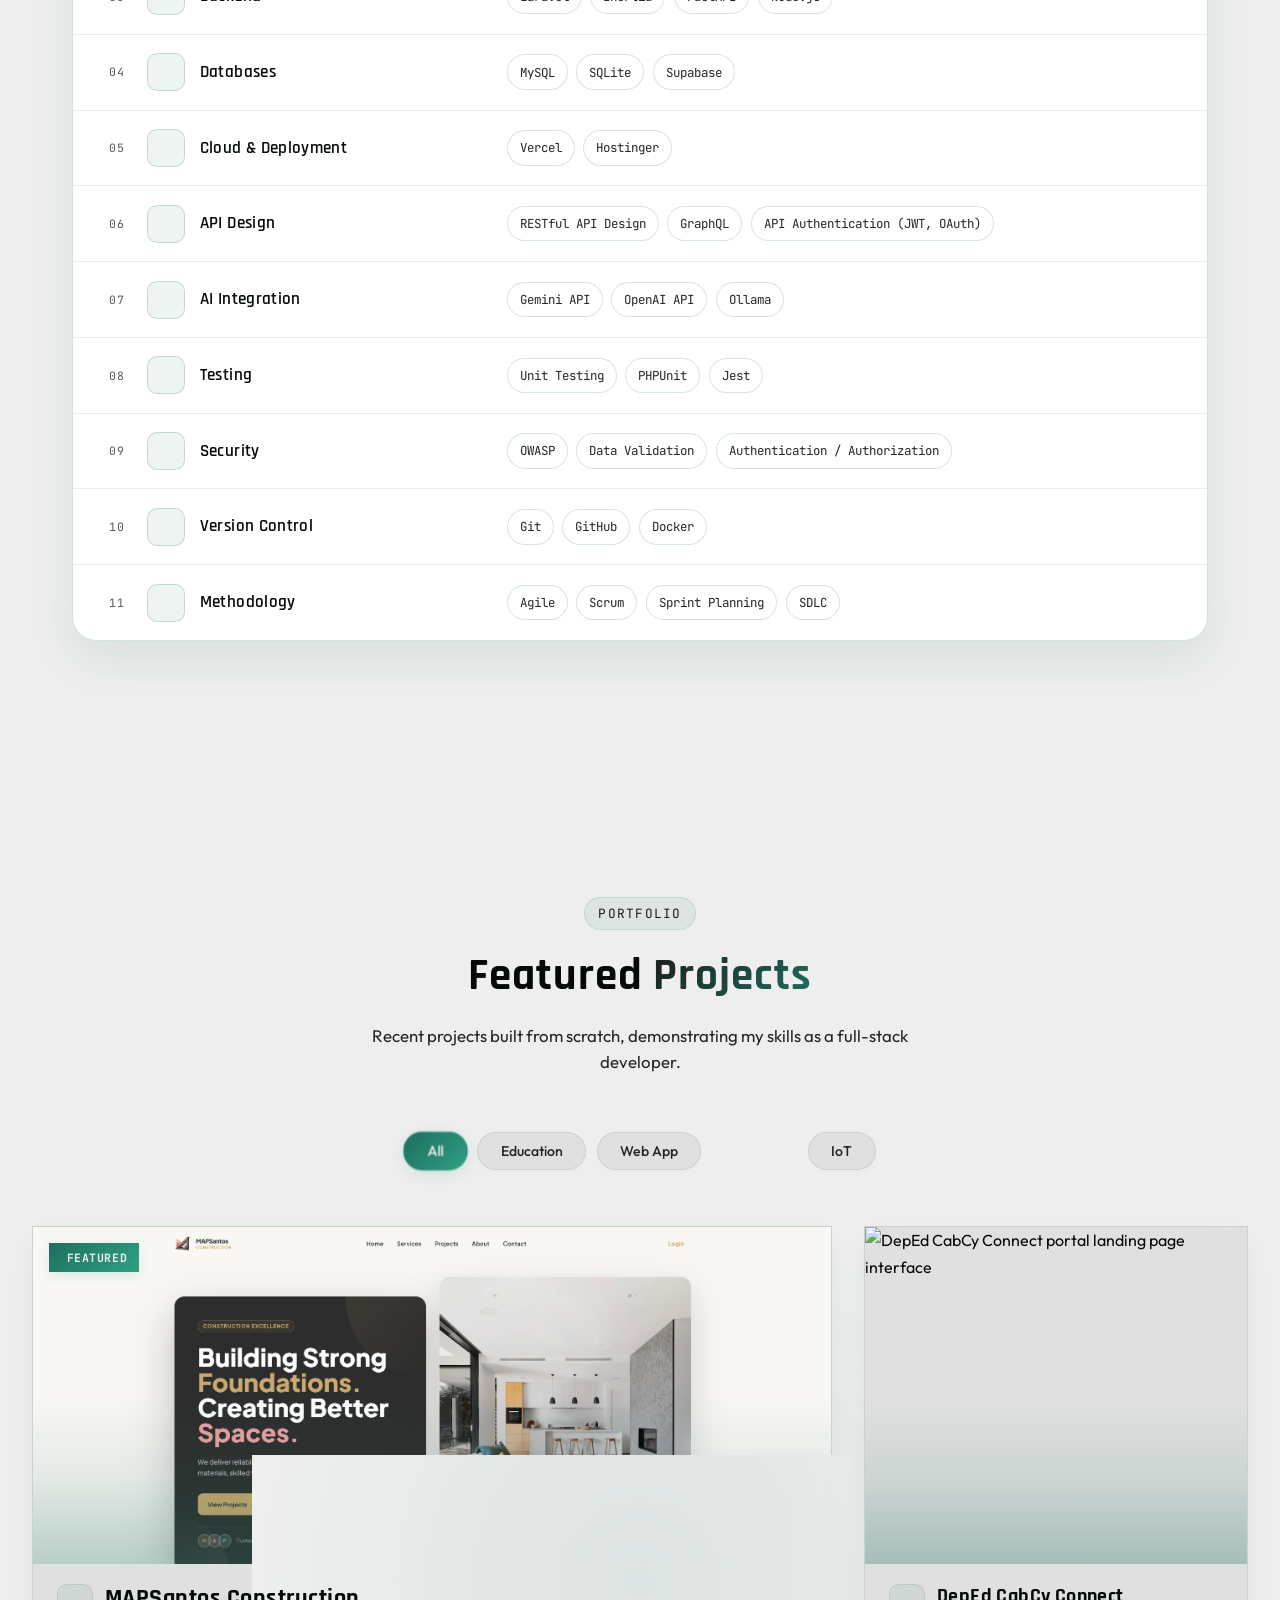
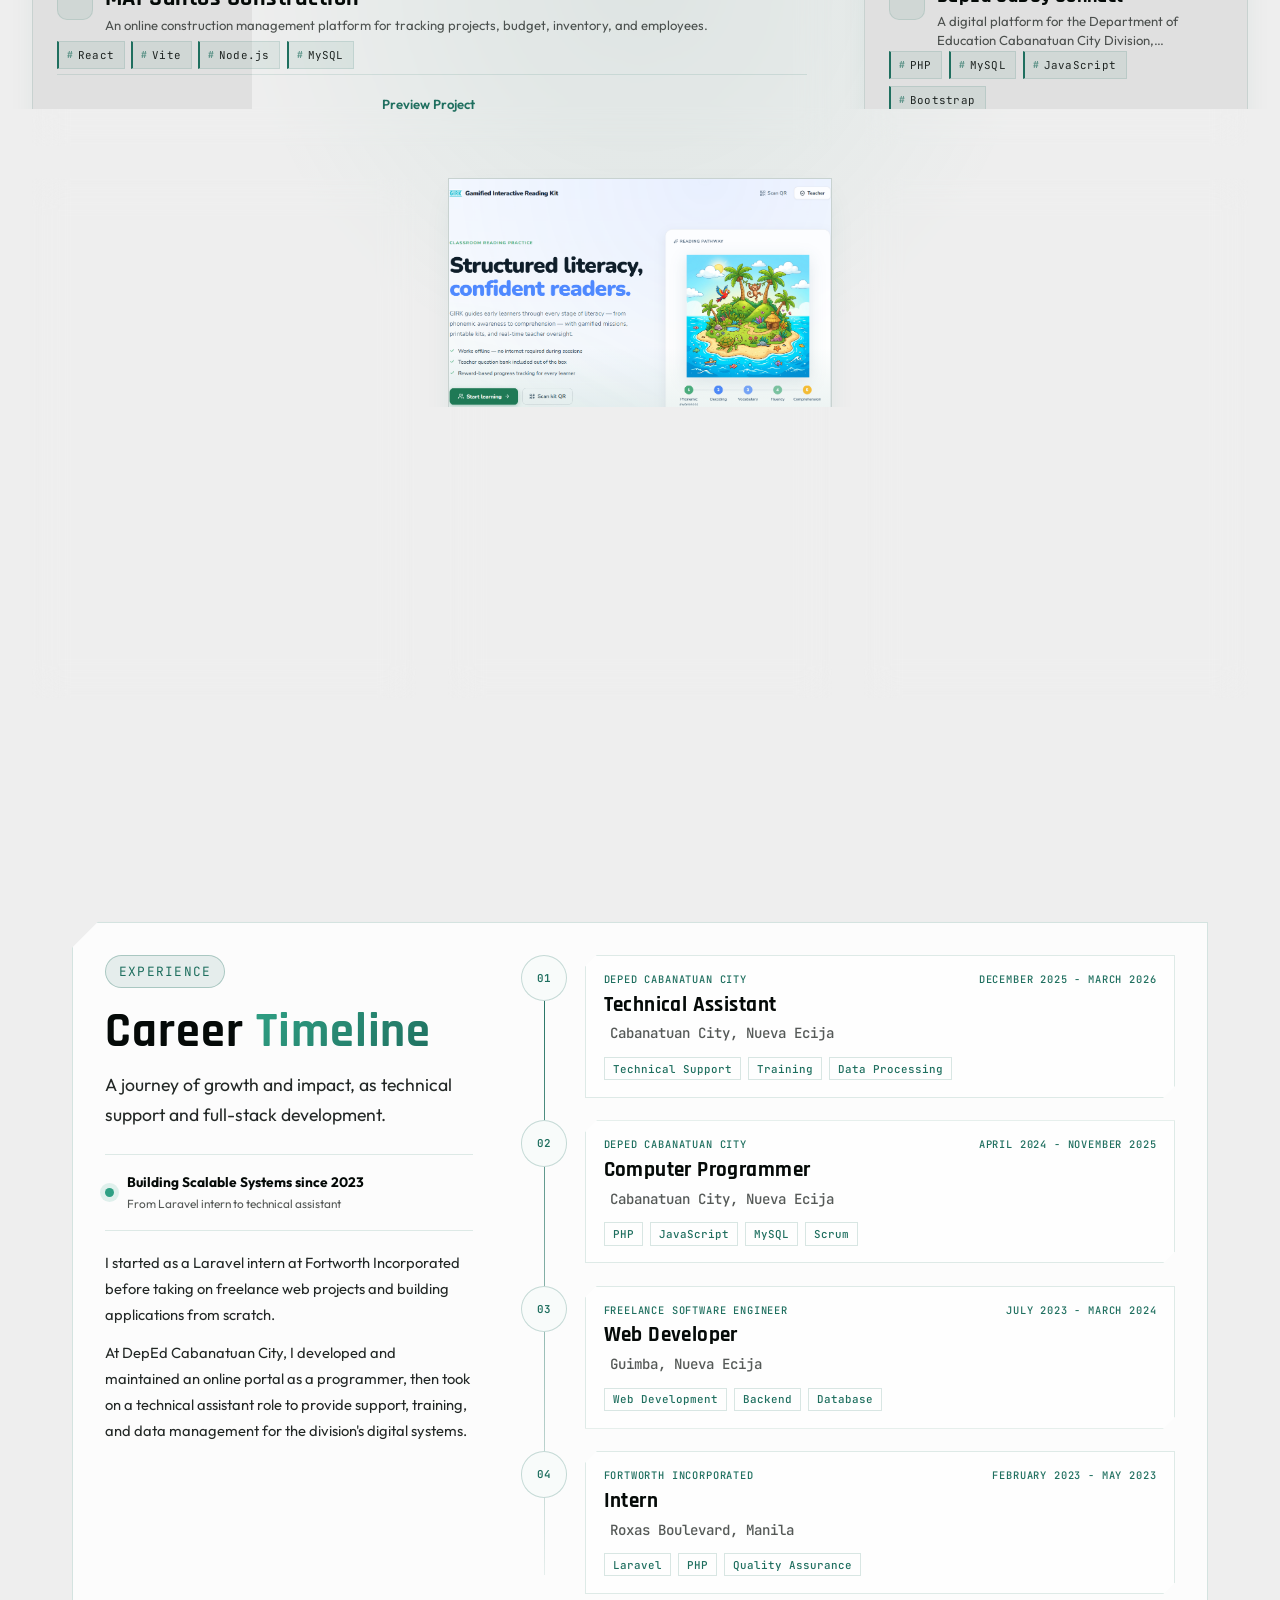
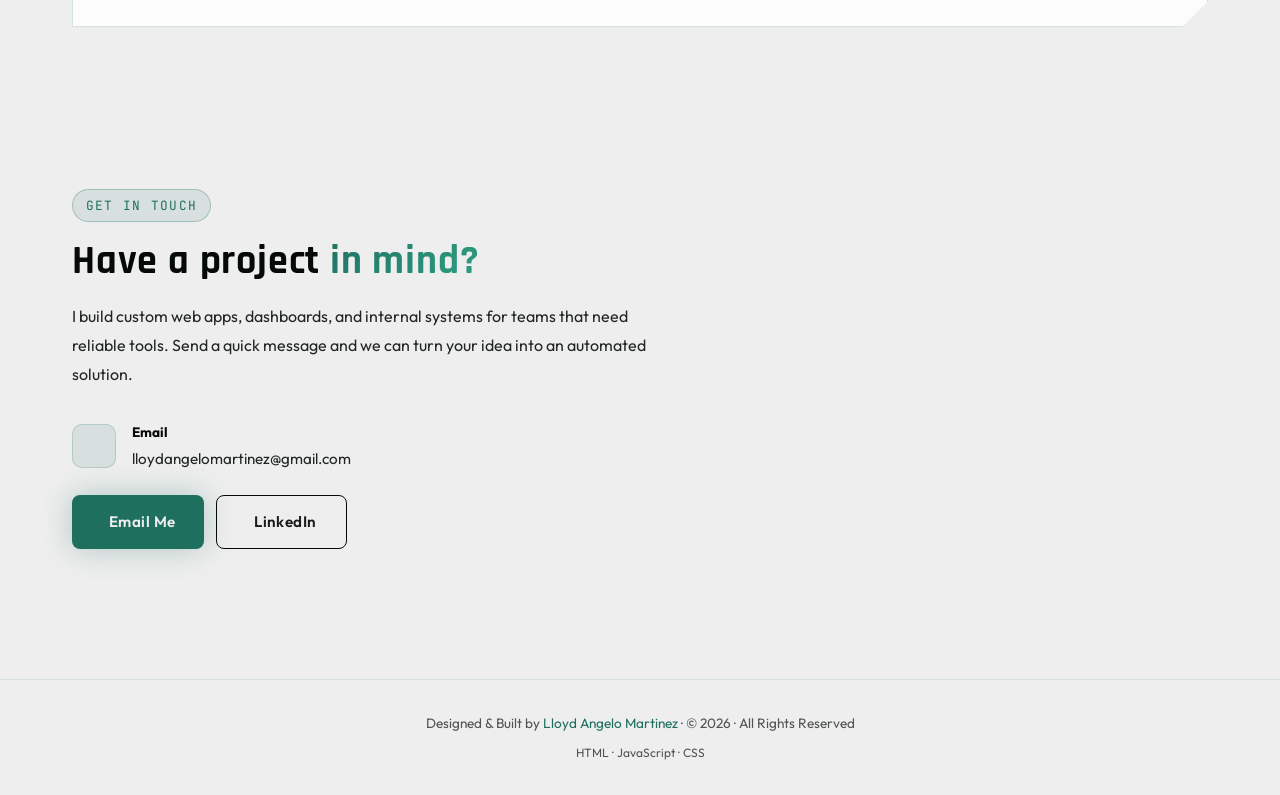
==== commit 4b93e98e: "Remove Thesis Monitoring System, Lutong Bahay Finder, and To-Do Application from featured projects" ====
--- a/index.html
+++ b/index.html
@@ -303,9 +303,6 @@
           >
             All
           </button>
-          <button class="filter-btn" data-filter="desktop" aria-pressed="false">
-            Desktop App
-          </button>
           <button class="filter-btn" data-filter="edu" aria-pressed="false">
             Education
           </button>
@@ -423,100 +420,7 @@
             </div>
           </article>
 
-          <!-- Card 3: To-Do Application -->
-          <article class="project-card reveal delay-1" data-cat="desktop">
-            <div class="pc-image-wrap">
-              <img
-                class="pc-image"
-                src="assets/img/todo-app.png"
-                alt="To-Do desktop application task dashboard"
-                loading="lazy"
-              />
-              <div class="pc-image-overlay"></div>
-            </div>
-            <div class="pc-body">
-              <div class="pc-meta">
-                <div class="pc-icon">
-                  <i class="fas fa-desktop" aria-hidden="true"></i>
-                </div>
-                <div class="pc-title-group">
-                  <h3 class="pc-title">To-Do Application</h3>
-                  <p class="pc-desc">
-                    A desktop to-do application built with Electron.js,
-                    featuring a simple interface and local storage for offline
-                    access.
-                  </p>
-                </div>
-              </div>
-              <div class="pc-stack">
-                <span class="stack-badge">Electron.js</span>
-                <span class="stack-badge">React</span>
-                <span class="stack-badge">HTML/CSS</span>
-              </div>
-              <div class="pc-actions">
-                <a
-                  href="projects/To-Do App Setup 1.0.0.exe"
-                  class="pc-btn"
-                  download
-                >
-                  <span>Download App</span>
-                  <i class="fas fa-download" aria-hidden="true"></i>
-                </a>
-              </div>
-            </div>
-          </article>
-
-          <!-- Card 4: Lutong Bahay Finder -->
-          <article class="project-card reveal delay-2" data-cat="web">
-            <div class="pc-image-wrap pc-image-wrap--iframe">
-              <iframe
-                class="pc-image pc-iframe"
-                src="https://lutongbahayfinder.vercel.app/"
-                title="Lutong Bahay Finder live preview"
-                loading="lazy"
-                scrolling="no"
-                tabindex="-1"
-                aria-hidden="true"
-              ></iframe>
-              <div class="pc-image-overlay"></div>
-            </div>
-            <div class="pc-body">
-              <div class="pc-meta">
-                <div class="pc-icon">
-                  <i class="fas fa-utensils" aria-hidden="true"></i>
-                </div>
-                <div class="pc-title-group">
-                  <h3 class="pc-title">Lutong Bahay Finder</h3>
-                  <p class="pc-desc">
-                    A Filipino home-cooking web app for exploring lutong bahay
-                    meal ideas through a fast, mobile-friendly recipe discovery
-                    experience.
-                  </p>
-                </div>
-              </div>
-              <div class="pc-stack">
-                <span class="stack-badge">React</span>
-                <span class="stack-badge">Vercel</span>
-                <span class="stack-badge">JavaScript</span>
-              </div>
-              <div class="pc-actions">
-                <a
-                  href="https://lutongbahayfinder.vercel.app/"
-                  target="_blank"
-                  rel="noopener noreferrer"
-                  class="pc-btn"
-                >
-                  <span>Preview Project</span>
-                  <i
-                    class="fas fa-arrow-up-right-from-square"
-                    aria-hidden="true"
-                  ></i>
-                </a>
-              </div>
-            </div>
-          </article>
-
-          <!-- Card 5: LitIt -->
+          <!-- Card 3: LitIt -->
           <article class="project-card reveal delay-3" data-cat="edu">
             <div class="pc-image-wrap">
               <img
@@ -562,7 +466,7 @@
             </div>
           </article>
 
-          <!-- Card 6: GIRK Reading App -->
+          <!-- Card 4: GIRK Reading App -->
           <article class="project-card reveal delay-1" data-cat="edu">
             <div class="pc-image-wrap">
               <img
@@ -609,58 +513,7 @@
             </div>
           </article>
 
-          <!-- Card 7: Thesis Monitoring System -->
-          <article class="project-card reveal delay-2" data-cat="edu">
-            <div class="pc-image-wrap pc-image-wrap--iframe">
-              <iframe
-                class="pc-image pc-iframe"
-                src="https://lloydangelomartinez.github.io/thesis-monitoring-system/"
-                title="Thesis Monitoring System live preview"
-                loading="lazy"
-                scrolling="no"
-                tabindex="-1"
-                aria-hidden="true"
-              ></iframe>
-              <div class="pc-image-overlay"></div>
-            </div>
-            <div class="pc-body">
-              <div class="pc-meta">
-                <div class="pc-icon">
-                  <i class="fas fa-chart-line" aria-hidden="true"></i>
-                </div>
-                <div class="pc-title-group">
-                  <h3 class="pc-title">Thesis Monitoring System</h3>
-                  <p class="pc-desc">
-                    A collaborative thesis workspace for tracking research
-                    milestones, managing documents, and coordinating defenses
-                    with advisors.
-                  </p>
-                </div>
-              </div>
-              <div class="pc-stack">
-                <span class="stack-badge">PHP</span>
-                <span class="stack-badge">MySQL</span>
-                <span class="stack-badge">JavaScript</span>
-                <span class="stack-badge">Fetch API</span>
-              </div>
-              <div class="pc-actions">
-                <a
-                  href="https://lloydangelomartinez.github.io/thesis-monitoring-system/"
-                  target="_blank"
-                  rel="noopener noreferrer"
-                  class="pc-btn"
-                >
-                  <span>Preview Project</span>
-                  <i
-                    class="fas fa-arrow-up-right-from-square"
-                    aria-hidden="true"
-                  ></i>
-                </a>
-              </div>
-            </div>
-          </article>
-
-          <!-- Card 8: Water Level Monitoring -->
+          <!-- Card 5: Water Level Monitoring -->
           <article class="project-card reveal delay-3" data-cat="iot">
             <div class="pc-image-wrap">
               <img
